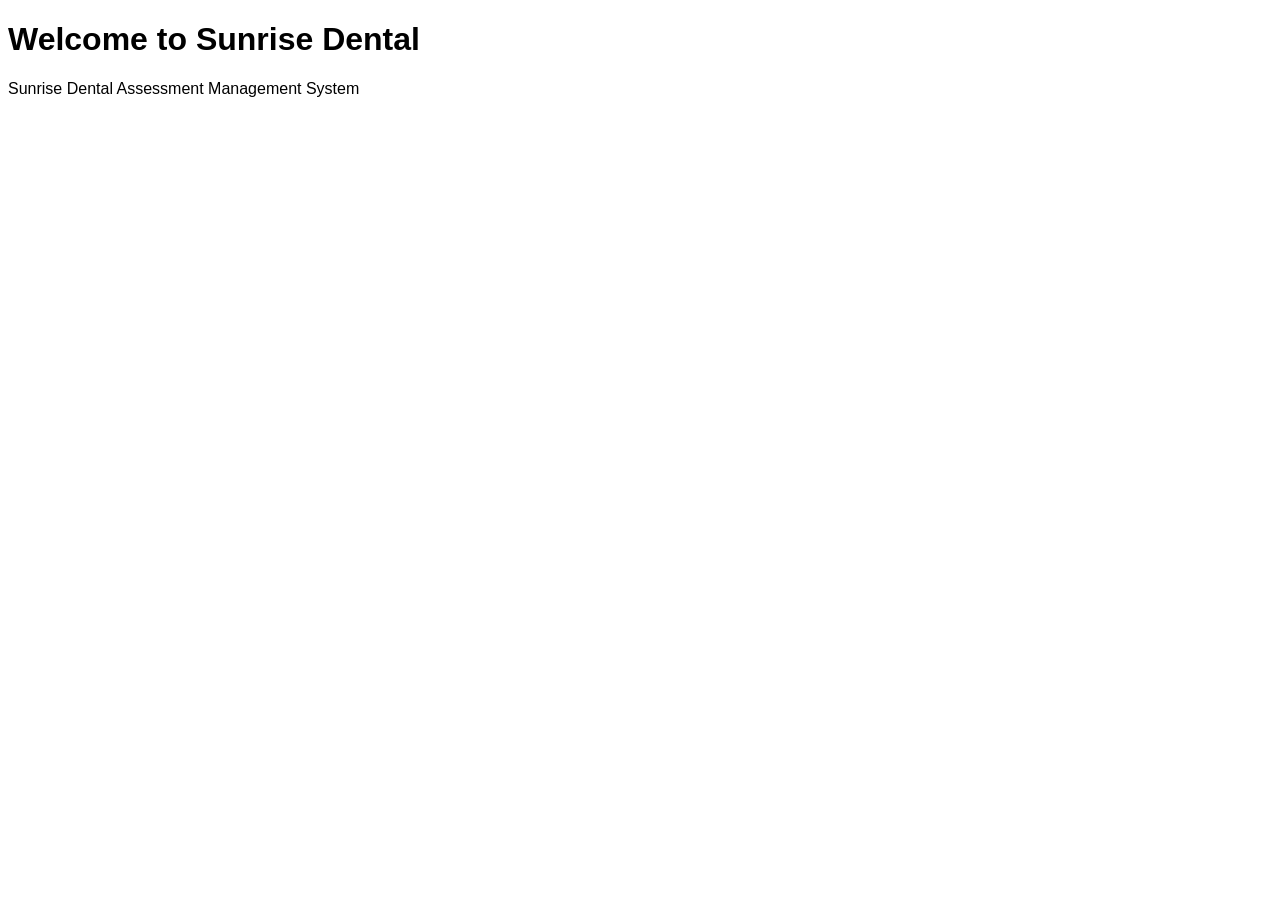
==== src/main/webapp/index.html @ 5fb4baba "Create Sunrise Dental application structure" ====
<!DOCTYPE html>
<html lang="en">
<head>
    <meta charset="UTF-8">
    <meta name="viewport" content="width=device-width, initial-scale=1.0">
    <title>Sunrise Dental</title>
    <link rel="stylesheet" href="css/style.css">
</head>
<script src="js/script.js"></script>
<body>

<h1>Welcome to Sunrise Dental</h1>

<p>Sunrise Dental Assessment Management System</p>

</body>
</html>
---- src/main/webapp/css/style.css ----
body {
    font-family: Arial, sans-serif;
}
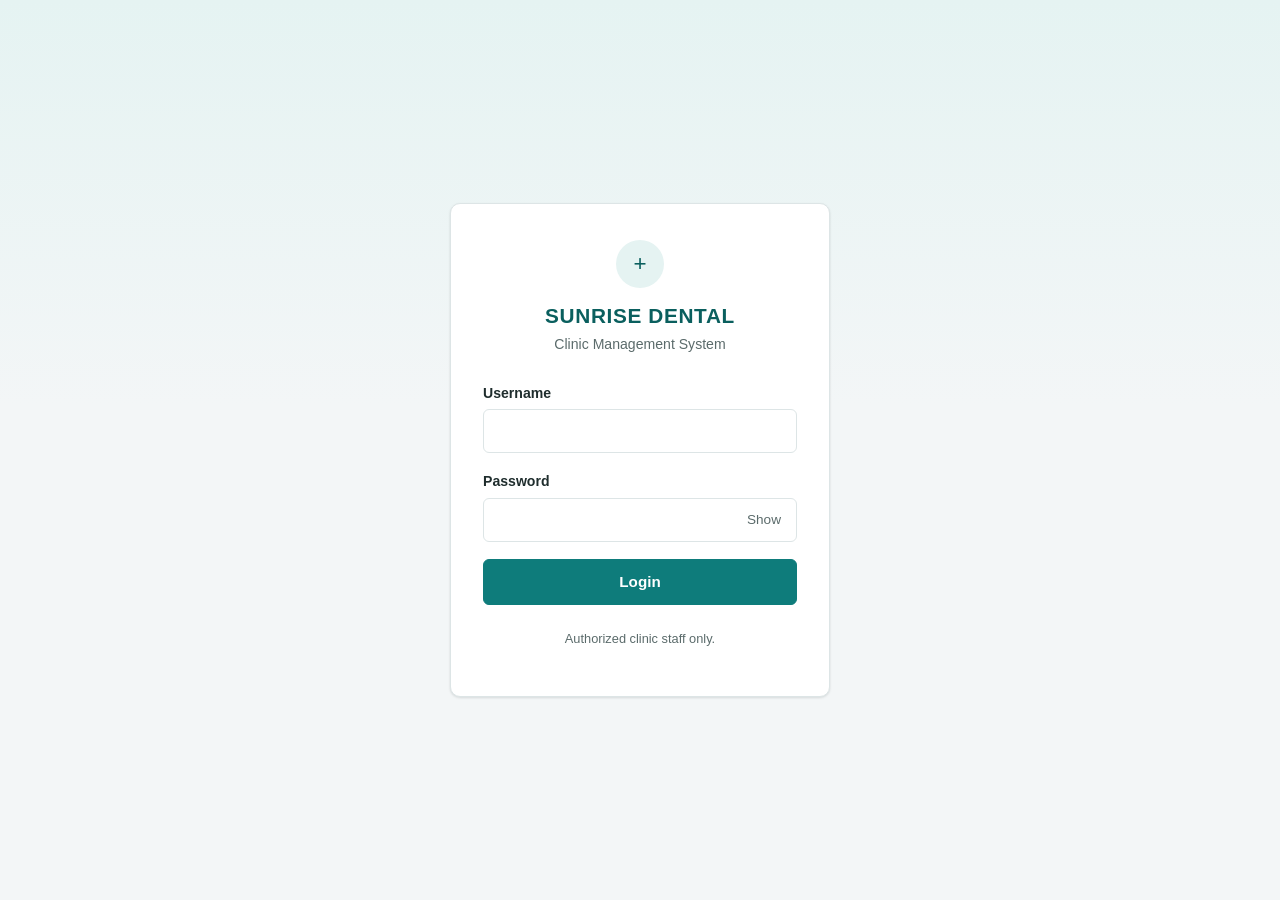
==== commit bc7858f4: "feature: Implemented Basic Frontend UI" ====
--- a/src/main/webapp/index.html
+++ b/src/main/webapp/index.html
@@ -3,15 +3,46 @@
 <head>
     <meta charset="UTF-8">
     <meta name="viewport" content="width=device-width, initial-scale=1.0">
-    <title>Sunrise Dental</title>
+    <title>Sunrise Dental - Login</title>
     <link rel="stylesheet" href="css/style.css">
+    <link rel="stylesheet" href="css/login.css">
 </head>
-<script src="js/script.js"></script>
 <body>
 
-<h1>Welcome to Sunrise Dental</h1>
+<div class="login-shell">
+    <div class="login-card">
+        <div class="login-brand">
+            <div class="brand-mark" aria-hidden="true">+</div>
+            <div class="brand-name">SUNRISE DENTAL</div>
+            <div class="brand-tagline">Clinic Management System</div>
+        </div>
 
-<p>Sunrise Dental Assessment Management System</p>
+        <div id="loginAlert" class="alert alert-error" role="alert"></div>
 
+        <form id="loginForm" novalidate>
+            <div class="form-group">
+                <label for="username">Username</label>
+                <input type="text" id="username" name="username" autocomplete="username" required>
+                <p class="field-error" id="usernameError">Username is required.</p>
+            </div>
+
+            <div class="form-group">
+                <label for="password">Password</label>
+                <div class="password-field">
+                    <input type="password" id="password" name="password" autocomplete="current-password" required>
+                    <button type="button" class="password-toggle" id="togglePassword" aria-label="Show password">Show</button>
+                </div>
+                <p class="field-error" id="passwordError">Password is required.</p>
+            </div>
+
+            <button type="submit" class="btn btn-primary btn-block" id="loginButton">Login</button>
+        </form>
+
+        <p class="login-footer-note">Authorized clinic staff only.</p>
+    </div>
+</div>
+
+<script src="js/api.js"></script>
+<script src="js/login.js"></script>
 </body>
-</html>+</html>
--- a/src/main/webapp/css/style.css
+++ b/src/main/webapp/css/style.css
@@ -1,3 +1,549 @@
+/* Sunrise Dental - shared design system */
+
+:root {
+    --color-bg: #f3f6f7;
+    --color-surface: #ffffff;
+    --color-border: #dde5e6;
+    --color-text: #1f2d2d;
+    --color-text-muted: #5b6b6b;
+    --color-primary: #0e7c7b;
+    --color-primary-dark: #0a5f5e;
+    --color-primary-light: #e5f3f2;
+    --color-danger: #b3261e;
+    --color-danger-bg: #fdecea;
+    --color-danger-border: #f3c6c2;
+    --color-success: #1e7d32;
+    --color-success-bg: #eaf6ec;
+    --color-success-border: #bfe3c6;
+    --color-info: #205072;
+    --color-info-bg: #e8f1f8;
+    --radius: 10px;
+    --radius-sm: 6px;
+    --shadow: 0 1px 3px rgba(15, 30, 30, 0.08), 0 1px 2px rgba(15, 30, 30, 0.05);
+    --font: -apple-system, BlinkMacSystemFont, "Segoe UI", Roboto, Helvetica, Arial, sans-serif;
+}
+
+* {
+    box-sizing: border-box;
+}
+
+html, body {
+    height: 100%;
+}
+
 body {
-    font-family: Arial, sans-serif;
-}+    margin: 0;
+    font-family: var(--font);
+    background: var(--color-bg);
+    color: var(--color-text);
+    line-height: 1.5;
+}
+
+a {
+    color: var(--color-primary);
+}
+
+h1, h2, h3, h4 {
+    margin: 0 0 0.25rem 0;
+    font-weight: 600;
+    color: var(--color-text);
+}
+
+p {
+    margin: 0 0 0.75rem 0;
+}
+
+/* ---------- Layout ---------- */
+
+.app-header {
+    background: var(--color-surface);
+    border-bottom: 1px solid var(--color-border);
+    padding: 0.9rem 1.5rem;
+    display: flex;
+    align-items: center;
+    justify-content: space-between;
+    position: sticky;
+    top: 0;
+    z-index: 10;
+}
+
+.app-header .brand {
+    display: flex;
+    align-items: baseline;
+    gap: 0.5rem;
+}
+
+.app-header .brand-name {
+    font-size: 1.15rem;
+    font-weight: 700;
+    color: var(--color-primary-dark);
+    letter-spacing: 0.02em;
+}
+
+.app-header .brand-tagline {
+    font-size: 0.8rem;
+    color: var(--color-text-muted);
+}
+
+.app-header .staff-info {
+    display: flex;
+    align-items: center;
+    gap: 1rem;
+    font-size: 0.9rem;
+    color: var(--color-text-muted);
+}
+
+.app-header .staff-info strong {
+    color: var(--color-text);
+}
+
+.page-container {
+    max-width: 960px;
+    margin: 0 auto;
+    padding: 2rem 1.5rem 3rem;
+}
+
+.page-container.narrow {
+    max-width: 640px;
+}
+
+.page-header {
+    margin-bottom: 1.5rem;
+}
+
+.page-header .back-link {
+    display: inline-block;
+    margin-bottom: 0.75rem;
+    font-size: 0.9rem;
+    text-decoration: none;
+    color: var(--color-text-muted);
+}
+
+.page-header .back-link:hover {
+    color: var(--color-primary);
+}
+
+/* ---------- Cards ---------- */
+
+.card {
+    background: var(--color-surface);
+    border: 1px solid var(--color-border);
+    border-radius: var(--radius);
+    box-shadow: var(--shadow);
+    padding: 1.5rem;
+}
+
+.card + .card {
+    margin-top: 1.25rem;
+}
+
+.section-title {
+    font-size: 0.95rem;
+    font-weight: 700;
+    text-transform: uppercase;
+    letter-spacing: 0.04em;
+    color: var(--color-text-muted);
+    margin: 0 0 1rem 0;
+    padding-bottom: 0.5rem;
+    border-bottom: 1px solid var(--color-border);
+}
+
+/* ---------- Buttons ---------- */
+
+.btn {
+    display: inline-flex;
+    align-items: center;
+    justify-content: center;
+    gap: 0.4rem;
+    font: inherit;
+    font-weight: 600;
+    font-size: 0.95rem;
+    padding: 0.65rem 1.25rem;
+    border-radius: var(--radius-sm);
+    border: 1px solid transparent;
+    cursor: pointer;
+    transition: background-color 0.15s ease, border-color 0.15s ease;
+}
+
+.btn:focus-visible {
+    outline: 3px solid #9cd2cf;
+    outline-offset: 1px;
+}
+
+.btn:disabled {
+    cursor: not-allowed;
+    opacity: 0.6;
+}
+
+.btn-primary {
+    background: var(--color-primary);
+    border-color: var(--color-primary);
+    color: #fff;
+}
+
+.btn-primary:hover:not(:disabled) {
+    background: var(--color-primary-dark);
+    border-color: var(--color-primary-dark);
+}
+
+.btn-secondary {
+    background: var(--color-surface);
+    border-color: var(--color-border);
+    color: var(--color-text);
+}
+
+.btn-secondary:hover:not(:disabled) {
+    background: #eef2f2;
+}
+
+.btn-danger {
+    background: var(--color-surface);
+    border-color: var(--color-danger-border);
+    color: var(--color-danger);
+}
+
+.btn-danger:hover:not(:disabled) {
+    background: var(--color-danger-bg);
+}
+
+.btn-block {
+    width: 100%;
+}
+
+.btn-row {
+    display: flex;
+    gap: 0.75rem;
+    justify-content: flex-end;
+    margin-top: 1.5rem;
+}
+
+/* ---------- Forms ---------- */
+
+.form-group {
+    margin-bottom: 1.1rem;
+}
+
+.form-row {
+    display: grid;
+    grid-template-columns: 1fr 1fr;
+    gap: 1rem;
+}
+
+label {
+    display: block;
+    font-size: 0.88rem;
+    font-weight: 600;
+    margin-bottom: 0.35rem;
+    color: var(--color-text);
+}
+
+label .optional {
+    font-weight: 400;
+    color: var(--color-text-muted);
+}
+
+input[type="text"],
+input[type="tel"],
+input[type="password"],
+input[type="date"],
+input[type="time"],
+select {
+    width: 100%;
+    font: inherit;
+    font-size: 0.95rem;
+    padding: 0.6rem 0.75rem;
+    border: 1px solid var(--color-border);
+    border-radius: var(--radius-sm);
+    background: var(--color-surface);
+    color: var(--color-text);
+}
+
+input:focus-visible,
+select:focus-visible {
+    outline: none;
+    border-color: var(--color-primary);
+    box-shadow: 0 0 0 3px var(--color-primary-light);
+}
+
+input[aria-invalid="true"],
+select[aria-invalid="true"] {
+    border-color: var(--color-danger);
+}
+
+.field-error {
+    display: none;
+    margin-top: 0.35rem;
+    font-size: 0.85rem;
+    color: var(--color-danger);
+}
+
+.field-error.visible {
+    display: block;
+}
+
+.password-field {
+    position: relative;
+}
+
+.password-field input {
+    padding-right: 2.75rem;
+}
+
+.password-toggle {
+    position: absolute;
+    right: 0.5rem;
+    top: 50%;
+    transform: translateY(-50%);
+    background: none;
+    border: none;
+    cursor: pointer;
+    font-size: 0.85rem;
+    color: var(--color-text-muted);
+    padding: 0.35rem 0.5rem;
+}
+
+.password-toggle:hover {
+    color: var(--color-primary);
+}
+
+/* ---------- Notifications / alerts ---------- */
+
+.alert {
+    display: none;
+    align-items: flex-start;
+    gap: 0.5rem;
+    border-radius: var(--radius-sm);
+    padding: 0.75rem 1rem;
+    font-size: 0.92rem;
+    margin-bottom: 1rem;
+    border: 1px solid transparent;
+}
+
+.alert.visible {
+    display: flex;
+}
+
+.alert-error {
+    background: var(--color-danger-bg);
+    border-color: var(--color-danger-border);
+    color: var(--color-danger);
+}
+
+.alert-success {
+    background: var(--color-success-bg);
+    border-color: var(--color-success-border);
+    color: var(--color-success);
+}
+
+.alert-info {
+    background: var(--color-info-bg);
+    border-color: #bcd7e8;
+    color: var(--color-info);
+}
+
+/* ---------- Status badges ---------- */
+
+.badge {
+    display: inline-block;
+    padding: 0.2rem 0.6rem;
+    border-radius: 999px;
+    font-size: 0.78rem;
+    font-weight: 700;
+    text-transform: uppercase;
+    letter-spacing: 0.03em;
+}
+
+.badge-scheduled {
+    background: var(--color-info-bg);
+    color: var(--color-info);
+}
+
+.badge-completed {
+    background: var(--color-success-bg);
+    color: var(--color-success);
+}
+
+.badge-cancelled {
+    background: var(--color-danger-bg);
+    color: var(--color-danger);
+}
+
+/* ---------- Dashboard menu ---------- */
+
+.menu-grid {
+    display: grid;
+    grid-template-columns: repeat(2, 1fr);
+    gap: 1rem;
+    margin-top: 1.5rem;
+}
+
+.menu-card {
+    display: flex;
+    flex-direction: column;
+    align-items: flex-start;
+    gap: 0.4rem;
+    background: var(--color-surface);
+    border: 1px solid var(--color-border);
+    border-radius: var(--radius);
+    box-shadow: var(--shadow);
+    padding: 1.5rem;
+    text-decoration: none;
+    color: var(--color-text);
+    transition: border-color 0.15s ease, transform 0.1s ease;
+}
+
+.menu-card:hover {
+    border-color: var(--color-primary);
+}
+
+.menu-card:focus-visible {
+    outline: 3px solid #9cd2cf;
+    outline-offset: 2px;
+}
+
+.menu-card .menu-icon {
+    font-size: 1.6rem;
+}
+
+.menu-card .menu-title {
+    font-weight: 700;
+    font-size: 1.05rem;
+}
+
+.menu-card .menu-desc {
+    font-size: 0.85rem;
+    color: var(--color-text-muted);
+}
+
+/* ---------- Key/value display blocks ---------- */
+
+.detail-grid {
+    display: grid;
+    grid-template-columns: 1fr 1fr;
+    gap: 1rem 2rem;
+}
+
+.detail-item .detail-label {
+    font-size: 0.78rem;
+    text-transform: uppercase;
+    letter-spacing: 0.03em;
+    color: var(--color-text-muted);
+    margin-bottom: 0.2rem;
+}
+
+.detail-item .detail-value {
+    font-size: 1rem;
+    font-weight: 600;
+}
+
+/* ---------- Empty / loading states ---------- */
+
+.empty-state {
+    text-align: center;
+    padding: 2rem 1rem;
+    color: var(--color-text-muted);
+}
+
+.loading-inline {
+    display: inline-flex;
+    align-items: center;
+    gap: 0.5rem;
+    color: var(--color-text-muted);
+    font-size: 0.9rem;
+}
+
+.spinner {
+    width: 1rem;
+    height: 1rem;
+    border: 2px solid var(--color-border);
+    border-top-color: var(--color-primary);
+    border-radius: 50%;
+    animation: spin 0.7s linear infinite;
+}
+
+@keyframes spin {
+    to { transform: rotate(360deg); }
+}
+
+/* ---------- Bill / receipt ---------- */
+
+.receipt {
+    border: 1px dashed var(--color-border);
+    border-radius: var(--radius);
+    padding: 1.5rem;
+    margin-top: 1.25rem;
+}
+
+.receipt-header {
+    text-align: center;
+    margin-bottom: 1.25rem;
+}
+
+.receipt-header .clinic-name {
+    font-size: 1.2rem;
+    font-weight: 700;
+    color: var(--color-primary-dark);
+}
+
+.receipt-line {
+    display: flex;
+    justify-content: space-between;
+    padding: 0.35rem 0;
+    font-size: 0.95rem;
+}
+
+.receipt-divider {
+    border: none;
+    border-top: 1px solid var(--color-border);
+    margin: 0.75rem 0;
+}
+
+.receipt-total {
+    display: flex;
+    justify-content: space-between;
+    font-size: 1.15rem;
+    font-weight: 700;
+    color: var(--color-primary-dark);
+    padding-top: 0.5rem;
+}
+
+.receipt-footer {
+    text-align: center;
+    margin-top: 1.25rem;
+    font-size: 0.85rem;
+    color: var(--color-text-muted);
+}
+
+/* ---------- Help page ---------- */
+
+.help-section {
+    margin-bottom: 1.75rem;
+}
+
+.help-section h3 {
+    color: var(--color-primary-dark);
+}
+
+.help-section ol {
+    padding-left: 1.25rem;
+}
+
+.help-section li {
+    margin-bottom: 0.3rem;
+}
+
+/* ---------- Responsive ---------- */
+
+@media (max-width: 720px) {
+    .menu-grid,
+    .form-row,
+    .detail-grid {
+        grid-template-columns: 1fr;
+    }
+
+    .app-header {
+        flex-direction: column;
+        align-items: flex-start;
+        gap: 0.5rem;
+    }
+}
--- a/src/main/webapp/css/login.css
+++ b/src/main/webapp/css/login.css
@@ -0,0 +1,58 @@
+/* Sunrise Dental - login page layout (uses tokens from style.css) */
+
+.login-shell {
+    min-height: 100vh;
+    display: flex;
+    align-items: center;
+    justify-content: center;
+    padding: 1.5rem;
+    background: linear-gradient(180deg, var(--color-primary-light) 0%, var(--color-bg) 45%);
+}
+
+.login-card {
+    width: 100%;
+    max-width: 380px;
+    background: var(--color-surface);
+    border: 1px solid var(--color-border);
+    border-radius: var(--radius);
+    box-shadow: var(--shadow);
+    padding: 2.25rem 2rem;
+}
+
+.login-brand {
+    text-align: center;
+    margin-bottom: 1.75rem;
+}
+
+.login-brand .brand-mark {
+    display: inline-flex;
+    align-items: center;
+    justify-content: center;
+    width: 48px;
+    height: 48px;
+    border-radius: 50%;
+    background: var(--color-primary-light);
+    color: var(--color-primary-dark);
+    font-size: 1.4rem;
+    margin-bottom: 0.75rem;
+}
+
+.login-brand .brand-name {
+    font-size: 1.3rem;
+    font-weight: 700;
+    letter-spacing: 0.03em;
+    color: var(--color-primary-dark);
+}
+
+.login-brand .brand-tagline {
+    font-size: 0.88rem;
+    color: var(--color-text-muted);
+    margin-top: 0.15rem;
+}
+
+.login-footer-note {
+    text-align: center;
+    margin-top: 1.5rem;
+    font-size: 0.8rem;
+    color: var(--color-text-muted);
+}
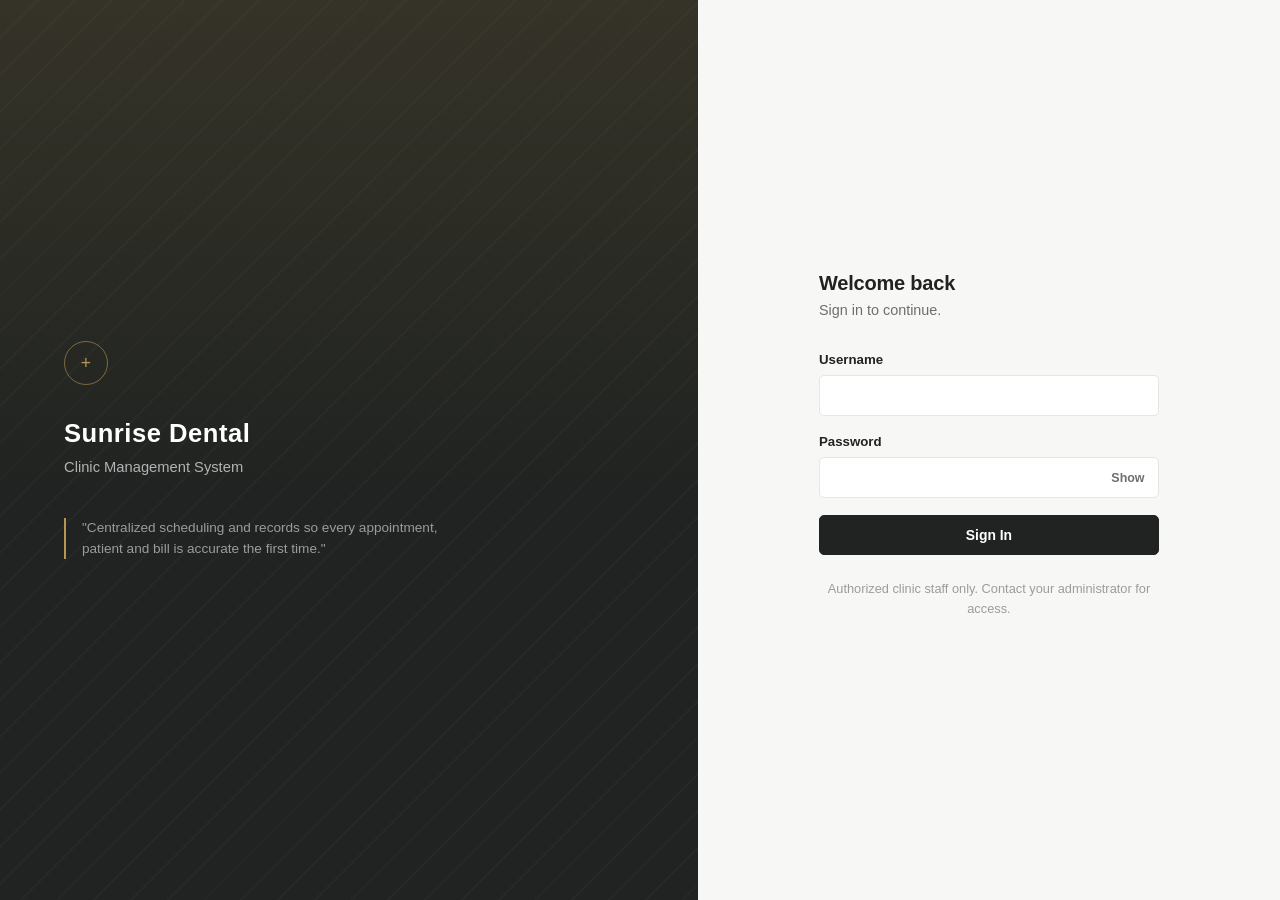
==== commit 21cccaf4: "Implement frontend changes-Organized role based ui" ====
--- a/src/main/webapp/index.html
+++ b/src/main/webapp/index.html
@@ -3,42 +3,53 @@
 <head>
     <meta charset="UTF-8">
     <meta name="viewport" content="width=device-width, initial-scale=1.0">
-    <title>Sunrise Dental - Login</title>
+    <title>Sunrise Dental - Sign In</title>
     <link rel="stylesheet" href="css/style.css">
     <link rel="stylesheet" href="css/login.css">
 </head>
 <body>
 
 <div class="login-shell">
-    <div class="login-card">
-        <div class="login-brand">
-            <div class="brand-mark" aria-hidden="true">+</div>
-            <div class="brand-name">SUNRISE DENTAL</div>
-            <div class="brand-tagline">Clinic Management System</div>
+    <div class="login-visual" aria-hidden="true">
+        <div class="visual-content">
+            <div class="visual-mark">+</div>
+            <h1>Sunrise Dental</h1>
+            <div class="visual-tagline">Clinic Management System</div>
+            <div class="visual-quote">
+                "Centralized scheduling and records so every appointment,
+                patient and bill is accurate the first time."
+            </div>
         </div>
+    </div>
 
-        <div id="loginAlert" class="alert alert-error" role="alert"></div>
+    <div class="login-form-side">
+        <div class="login-card">
+            <h2>Welcome back</h2>
+            <p class="login-subtitle">Sign in to continue.</p>
 
-        <form id="loginForm" novalidate>
-            <div class="form-group">
-                <label for="username">Username</label>
-                <input type="text" id="username" name="username" autocomplete="username" required>
-                <p class="field-error" id="usernameError">Username is required.</p>
-            </div>
+            <div id="loginAlert" class="alert alert-error" role="alert"></div>
 
-            <div class="form-group">
-                <label for="password">Password</label>
-                <div class="password-field">
-                    <input type="password" id="password" name="password" autocomplete="current-password" required>
-                    <button type="button" class="password-toggle" id="togglePassword" aria-label="Show password">Show</button>
+            <form id="loginForm" novalidate>
+                <div class="form-group">
+                    <label for="username">Username</label>
+                    <input type="text" id="username" name="username" autocomplete="username" required>
+                    <p class="field-error" id="usernameError">Username is required.</p>
                 </div>
-                <p class="field-error" id="passwordError">Password is required.</p>
-            </div>
 
-            <button type="submit" class="btn btn-primary btn-block" id="loginButton">Login</button>
-        </form>
+                <div class="form-group">
+                    <label for="password">Password</label>
+                    <div class="password-field">
+                        <input type="password" id="password" name="password" autocomplete="current-password" required>
+                        <button type="button" class="password-toggle" id="togglePassword" aria-label="Show password">Show</button>
+                    </div>
+                    <p class="field-error" id="passwordError">Password is required.</p>
+                </div>
 
-        <p class="login-footer-note">Authorized clinic staff only.</p>
+                <button type="submit" class="btn btn-primary btn-block" id="loginButton">Sign In</button>
+            </form>
+
+            <p class="login-footer-note">Authorized clinic staff only. Contact your administrator for access.</p>
+        </div>
     </div>
 </div>
 
--- a/src/main/webapp/css/style.css
+++ b/src/main/webapp/css/style.css
@@ -1,26 +1,44 @@
-/* Sunrise Dental - shared design system */
+/* Sunrise Dental - premium clinic design system */
 
 :root {
-    --color-bg: #f3f6f7;
-    --color-surface: #ffffff;
-    --color-border: #dde5e6;
-    --color-text: #1f2d2d;
-    --color-text-muted: #5b6b6b;
-    --color-primary: #0e7c7b;
-    --color-primary-dark: #0a5f5e;
-    --color-primary-light: #e5f3f2;
-    --color-danger: #b3261e;
-    --color-danger-bg: #fdecea;
-    --color-danger-border: #f3c6c2;
-    --color-success: #1e7d32;
-    --color-success-bg: #eaf6ec;
-    --color-success-border: #bfe3c6;
-    --color-info: #205072;
-    --color-info-bg: #e8f1f8;
-    --radius: 10px;
-    --radius-sm: 6px;
-    --shadow: 0 1px 3px rgba(15, 30, 30, 0.08), 0 1px 2px rgba(15, 30, 30, 0.05);
-    --font: -apple-system, BlinkMacSystemFont, "Segoe UI", Roboto, Helvetica, Arial, sans-serif;
+    --color-bg: #F7F7F5;
+    --color-surface: #FFFFFF;
+    --color-surface-sunken: #F1F1EE;
+    --color-border: #E6E7E4;
+    --color-text: #202321;
+    --color-text-muted: #6B706D;
+    --color-text-faint: #9A9E9B;
+    --color-accent: #B89552;
+    --color-accent-dark: #8F7440;
+    --color-accent-tint: #F5EFE2;
+    --color-danger: #A6403A;
+    --color-danger-bg: #FBEEED;
+    --color-danger-border: #E9CBC8;
+    --color-success: #3E6B4F;
+    --color-success-bg: #EBF3EE;
+    --color-success-border: #C9DECF;
+    --color-info: #3D5A73;
+    --color-info-bg: #EBF1F5;
+    --color-info-border: #C9D8E3;
+
+    --radius: 8px;
+    --radius-sm: 5px;
+    --shadow-sm: 0 1px 2px rgba(32, 35, 33, 0.06);
+    --shadow-md: 0 2px 8px rgba(32, 35, 33, 0.08);
+
+    --font: "Segoe UI", -apple-system, BlinkMacSystemFont, Roboto, Helvetica, Arial, sans-serif;
+
+    --sidebar-width: 232px;
+    --topbar-height: 60px;
+
+    /*
+     * z-index scale (lowest to highest) - do not introduce ad-hoc values:
+     *   base page content        auto (0)
+     *   sidebar / topbar chrome  10
+     *   dropdowns (profile menu) 20
+     *   modal overlay + modal    100
+     *   toast notifications      1000
+     */
 }
 
 * {
@@ -37,118 +55,363 @@
     background: var(--color-bg);
     color: var(--color-text);
     line-height: 1.5;
+    font-size: 14px;
+    -webkit-font-smoothing: antialiased;
 }
 
 a {
-    color: var(--color-primary);
+    color: var(--color-accent-dark);
 }
 
 h1, h2, h3, h4 {
     margin: 0 0 0.25rem 0;
     font-weight: 600;
     color: var(--color-text);
-}
+    letter-spacing: -0.01em;
+    line-height: 1.3;
+}
+
+/* Explicit hierarchy - never rely on the browser's default heading sizes. */
+h1 { font-size: 1.5rem; }   /* ~24px: page title */
+h2 { font-size: 1.15rem; }  /* ~18px: section/modal title */
+h3 { font-size: 1rem; }     /* ~16px: sub-heading */
+h4 { font-size: 0.9rem; }   /* ~14px: minor heading */
 
 p {
     margin: 0 0 0.75rem 0;
 }
 
-/* ---------- Layout ---------- */
-
-.app-header {
+button {
+    font-family: inherit;
+}
+
+::selection {
+    background: var(--color-accent-tint);
+}
+
+/* ===================== Application shell ===================== */
+
+.app-shell {
+    display: flex;
+    min-height: 100vh;
+}
+
+.sidebar {
+    width: var(--sidebar-width);
+    flex-shrink: 0;
+    background: var(--color-surface);
+    border-right: 1px solid var(--color-border);
+    display: flex;
+    flex-direction: column;
+    position: sticky;
+    top: 0;
+    height: 100vh;
+    z-index: 10;
+}
+
+.sidebar-brand {
+    padding: 1.25rem 1.25rem 1rem;
+    border-bottom: 1px solid var(--color-border);
+}
+
+.sidebar-brand .brand-name {
+    font-size: 1rem;
+    font-weight: 700;
+    letter-spacing: 0.06em;
+    color: var(--color-text);
+}
+
+.sidebar-brand .brand-tagline {
+    font-size: 0.74rem;
+    color: var(--color-text-muted);
+    margin-top: 0.15rem;
+    letter-spacing: 0.02em;
+}
+
+.sidebar-nav {
+    flex: 1;
+    padding: 0.75rem 0.6rem;
+    overflow-y: auto;
+}
+
+.sidebar-nav a {
+    display: flex;
+    align-items: center;
+    gap: 0.6rem;
+    padding: 0.55rem 0.75rem;
+    margin-bottom: 0.1rem;
+    border-radius: var(--radius-sm);
+    color: var(--color-text-muted);
+    text-decoration: none;
+    font-size: 0.88rem;
+    font-weight: 500;
+    border-left: 2px solid transparent;
+}
+
+.sidebar-nav a:hover {
+    background: var(--color-surface-sunken);
+    color: var(--color-text);
+}
+
+.sidebar-nav a.active {
+    background: var(--color-accent-tint);
+    color: var(--color-accent-dark);
+    border-left-color: var(--color-accent);
+    font-weight: 600;
+}
+
+.sidebar-nav .nav-icon {
+    width: 1.1rem;
+    text-align: center;
+    font-size: 0.95rem;
+    flex-shrink: 0;
+}
+
+.sidebar-footer {
+    padding: 0.75rem;
+    border-top: 1px solid var(--color-border);
+}
+
+.sidebar-footer button {
+    width: 100%;
+}
+
+.topbar {
+    height: var(--topbar-height);
     background: var(--color-surface);
     border-bottom: 1px solid var(--color-border);
-    padding: 0.9rem 1.5rem;
     display: flex;
     align-items: center;
     justify-content: space-between;
+    padding: 0 1.5rem;
     position: sticky;
     top: 0;
     z-index: 10;
 }
 
-.app-header .brand {
-    display: flex;
-    align-items: baseline;
-    gap: 0.5rem;
-}
-
-.app-header .brand-name {
-    font-size: 1.15rem;
+.topbar-search {
+    flex: 1;
+    max-width: 360px;
+}
+
+.topbar-search input {
+    width: 100%;
+    border: 1px solid var(--color-border);
+    background: var(--color-surface-sunken);
+    border-radius: var(--radius-sm);
+    padding: 0.45rem 0.75rem;
+    font-size: 0.85rem;
+    color: var(--color-text);
+}
+
+.topbar-search input::placeholder {
+    color: var(--color-text-faint);
+}
+
+.topbar-user {
+    display: flex;
+    align-items: center;
+    gap: 0.75rem;
+    position: relative;
+}
+
+.topbar-user-info {
+    text-align: right;
+    line-height: 1.25;
+}
+
+.topbar-user-info .user-name {
+    font-size: 0.85rem;
+    font-weight: 600;
+    color: var(--color-text);
+}
+
+.topbar-user-info .user-role {
+    font-size: 0.74rem;
+    color: var(--color-text-muted);
+}
+
+.topbar-avatar {
+    width: 34px;
+    height: 34px;
+    border-radius: 50%;
+    background: var(--color-accent-tint);
+    color: var(--color-accent-dark);
+    display: flex;
+    align-items: center;
+    justify-content: center;
     font-weight: 700;
-    color: var(--color-primary-dark);
-    letter-spacing: 0.02em;
-}
-
-.app-header .brand-tagline {
-    font-size: 0.8rem;
-    color: var(--color-text-muted);
-}
-
-.app-header .staff-info {
-    display: flex;
-    align-items: center;
+    font-size: 0.85rem;
+    cursor: pointer;
+    border: 1px solid var(--color-border);
+}
+
+.profile-menu {
+    position: absolute;
+    top: calc(100% + 8px);
+    right: 0;
+    background: var(--color-surface);
+    border: 1px solid var(--color-border);
+    border-radius: var(--radius);
+    box-shadow: var(--shadow-md);
+    min-width: 170px;
+    padding: 0.4rem;
+    display: none;
+    z-index: 20;
+}
+
+.profile-menu.open {
+    display: block;
+}
+
+.profile-menu-identity {
+    padding: 0.5rem 0.6rem 0.6rem;
+}
+
+.profile-menu-identity .user-name {
+    font-size: 0.88rem;
+}
+
+.profile-menu-divider {
+    height: 1px;
+    background: var(--color-border);
+    margin: 0.3rem 0;
+}
+
+.profile-menu a,
+.profile-menu button {
+    display: block;
+    width: 100%;
+    text-align: left;
+    padding: 0.5rem 0.6rem;
+    border-radius: var(--radius-sm);
+    border: none;
+    background: none;
+    font-size: 0.85rem;
+    color: var(--color-text);
+    text-decoration: none;
+    cursor: pointer;
+}
+
+.profile-menu a:hover,
+.profile-menu button:hover {
+    background: var(--color-surface-sunken);
+}
+
+.app-main {
+    flex: 1;
+    min-width: 0;
+}
+
+.page-content {
+    padding: 1.75rem 2rem 3rem;
+    max-width: 1180px;
+}
+
+.page-content.narrow {
+    max-width: 620px;
+}
+
+/* ===================== Page header ===================== */
+
+.page-header {
+    display: flex;
+    align-items: flex-start;
+    justify-content: space-between;
+    margin-bottom: 1.5rem;
     gap: 1rem;
-    font-size: 0.9rem;
-    color: var(--color-text-muted);
-}
-
-.app-header .staff-info strong {
-    color: var(--color-text);
-}
-
-.page-container {
-    max-width: 960px;
-    margin: 0 auto;
-    padding: 2rem 1.5rem 3rem;
-}
-
-.page-container.narrow {
-    max-width: 640px;
-}
-
-.page-header {
-    margin-bottom: 1.5rem;
 }
 
 .page-header .back-link {
     display: inline-block;
-    margin-bottom: 0.75rem;
+    margin-bottom: 0.6rem;
+    font-size: 0.85rem;
+    text-decoration: none;
+    color: var(--color-text-muted);
+}
+
+.page-header .back-link:hover {
+    color: var(--color-accent-dark);
+}
+
+.page-header .page-subtitle {
+    color: var(--color-text-muted);
     font-size: 0.9rem;
-    text-decoration: none;
-    color: var(--color-text-muted);
-}
-
-.page-header .back-link:hover {
-    color: var(--color-primary);
-}
-
-/* ---------- Cards ---------- */
+    margin: 0;
+}
+
+.page-header-actions {
+    display: flex;
+    gap: 0.6rem;
+    flex-shrink: 0;
+}
+
+.section-title {
+    font-size: 0.82rem;
+    font-weight: 700;
+    text-transform: uppercase;
+    letter-spacing: 0.05em;
+    color: var(--color-text-muted);
+    margin: 0 0 1rem 0;
+    padding-bottom: 0.6rem;
+    border-bottom: 1px solid var(--color-border);
+}
+
+/* ===================== Cards ===================== */
 
 .card {
     background: var(--color-surface);
     border: 1px solid var(--color-border);
     border-radius: var(--radius);
-    box-shadow: var(--shadow);
-    padding: 1.5rem;
+    box-shadow: var(--shadow-sm);
+    padding: 1.4rem;
 }
 
 .card + .card {
-    margin-top: 1.25rem;
-}
-
-.section-title {
-    font-size: 0.95rem;
-    font-weight: 700;
+    margin-top: 1rem;
+}
+
+.card-row {
+    display: grid;
+    grid-template-columns: repeat(auto-fit, minmax(180px, 1fr));
+    gap: 1rem;
+}
+
+/* Stat / KPI cards */
+
+.stat-card {
+    background: var(--color-surface);
+    border: 1px solid var(--color-border);
+    border-radius: var(--radius);
+    padding: 1.1rem 1.25rem;
+}
+
+.stat-card .stat-label {
+    font-size: 0.76rem;
     text-transform: uppercase;
     letter-spacing: 0.04em;
     color: var(--color-text-muted);
-    margin: 0 0 1rem 0;
-    padding-bottom: 0.5rem;
-    border-bottom: 1px solid var(--color-border);
-}
-
-/* ---------- Buttons ---------- */
+    margin-bottom: 0.4rem;
+}
+
+.stat-card .stat-value {
+    font-size: 1.7rem;
+    font-weight: 700;
+    color: var(--color-text);
+    letter-spacing: -0.01em;
+}
+
+.stat-card .stat-value.accent {
+    color: var(--color-accent-dark);
+}
+
+.stat-card .stat-meta {
+    font-size: 0.78rem;
+    color: var(--color-text-faint);
+    margin-top: 0.25rem;
+}
+
+/* ===================== Buttons ===================== */
 
 .btn {
     display: inline-flex;
@@ -157,33 +420,45 @@
     gap: 0.4rem;
     font: inherit;
     font-weight: 600;
-    font-size: 0.95rem;
-    padding: 0.65rem 1.25rem;
+    font-size: 0.87rem;
+    padding: 0.55rem 1.1rem;
     border-radius: var(--radius-sm);
     border: 1px solid transparent;
     cursor: pointer;
-    transition: background-color 0.15s ease, border-color 0.15s ease;
+    transition: background-color 0.12s ease, border-color 0.12s ease, color 0.12s ease;
+    white-space: nowrap;
 }
 
 .btn:focus-visible {
-    outline: 3px solid #9cd2cf;
-    outline-offset: 1px;
+    outline: 2px solid var(--color-accent);
+    outline-offset: 2px;
 }
 
 .btn:disabled {
     cursor: not-allowed;
-    opacity: 0.6;
+    opacity: 0.55;
 }
 
 .btn-primary {
-    background: var(--color-primary);
-    border-color: var(--color-primary);
+    background: var(--color-text);
+    border-color: var(--color-text);
     color: #fff;
 }
 
 .btn-primary:hover:not(:disabled) {
-    background: var(--color-primary-dark);
-    border-color: var(--color-primary-dark);
+    background: #34372F;
+    border-color: #34372F;
+}
+
+.btn-accent {
+    background: var(--color-accent);
+    border-color: var(--color-accent);
+    color: #fff;
+}
+
+.btn-accent:hover:not(:disabled) {
+    background: var(--color-accent-dark);
+    border-color: var(--color-accent-dark);
 }
 
 .btn-secondary {
@@ -193,7 +468,7 @@
 }
 
 .btn-secondary:hover:not(:disabled) {
-    background: #eef2f2;
+    background: var(--color-surface-sunken);
 }
 
 .btn-danger {
@@ -206,21 +481,40 @@
     background: var(--color-danger-bg);
 }
 
+.btn-sm {
+    padding: 0.35rem 0.7rem;
+    font-size: 0.8rem;
+}
+
 .btn-block {
     width: 100%;
 }
 
 .btn-row {
     display: flex;
-    gap: 0.75rem;
+    gap: 0.6rem;
     justify-content: flex-end;
-    margin-top: 1.5rem;
-}
-
-/* ---------- Forms ---------- */
+    margin-top: 1.4rem;
+}
+
+.btn-link {
+    background: none;
+    border: none;
+    color: var(--color-accent-dark);
+    font-weight: 600;
+    font-size: 0.85rem;
+    cursor: pointer;
+    padding: 0;
+}
+
+.btn-link:hover {
+    text-decoration: underline;
+}
+
+/* ===================== Forms ===================== */
 
 .form-group {
-    margin-bottom: 1.1rem;
+    margin-bottom: 1.05rem;
 }
 
 .form-row {
@@ -231,15 +525,15 @@
 
 label {
     display: block;
-    font-size: 0.88rem;
-    font-weight: 600;
-    margin-bottom: 0.35rem;
+    font-size: 0.83rem;
+    font-weight: 600;
+    margin-bottom: 0.32rem;
     color: var(--color-text);
 }
 
 label .optional {
     font-weight: 400;
-    color: var(--color-text-muted);
+    color: var(--color-text-faint);
 }
 
 input[type="text"],
@@ -247,11 +541,13 @@
 input[type="password"],
 input[type="date"],
 input[type="time"],
-select {
+input[type="search"],
+select,
+textarea {
     width: 100%;
     font: inherit;
-    font-size: 0.95rem;
-    padding: 0.6rem 0.75rem;
+    font-size: 0.88rem;
+    padding: 0.55rem 0.7rem;
     border: 1px solid var(--color-border);
     border-radius: var(--radius-sm);
     background: var(--color-surface);
@@ -259,10 +555,11 @@
 }
 
 input:focus-visible,
-select:focus-visible {
+select:focus-visible,
+textarea:focus-visible {
     outline: none;
-    border-color: var(--color-primary);
-    box-shadow: 0 0 0 3px var(--color-primary-light);
+    border-color: var(--color-accent);
+    box-shadow: 0 0 0 3px var(--color-accent-tint);
 }
 
 input[aria-invalid="true"],
@@ -272,8 +569,8 @@
 
 .field-error {
     display: none;
-    margin-top: 0.35rem;
-    font-size: 0.85rem;
+    margin-top: 0.32rem;
+    font-size: 0.8rem;
     color: var(--color-danger);
 }
 
@@ -281,12 +578,18 @@
     display: block;
 }
 
+.field-hint {
+    font-size: 0.78rem;
+    color: var(--color-text-faint);
+    margin-top: 0.3rem;
+}
+
 .password-field {
     position: relative;
 }
 
 .password-field input {
-    padding-right: 2.75rem;
+    padding-right: 2.7rem;
 }
 
 .password-toggle {
@@ -297,24 +600,25 @@
     background: none;
     border: none;
     cursor: pointer;
-    font-size: 0.85rem;
-    color: var(--color-text-muted);
-    padding: 0.35rem 0.5rem;
+    font-size: 0.78rem;
+    font-weight: 600;
+    color: var(--color-text-muted);
+    padding: 0.3rem 0.4rem;
 }
 
 .password-toggle:hover {
-    color: var(--color-primary);
-}
-
-/* ---------- Notifications / alerts ---------- */
+    color: var(--color-accent-dark);
+}
+
+/* ===================== Alerts / notifications ===================== */
 
 .alert {
     display: none;
     align-items: flex-start;
     gap: 0.5rem;
     border-radius: var(--radius-sm);
-    padding: 0.75rem 1rem;
-    font-size: 0.92rem;
+    padding: 0.7rem 0.9rem;
+    font-size: 0.87rem;
     margin-bottom: 1rem;
     border: 1px solid transparent;
 }
@@ -337,85 +641,200 @@
 
 .alert-info {
     background: var(--color-info-bg);
-    border-color: #bcd7e8;
+    border-color: var(--color-info-border);
     color: var(--color-info);
 }
 
-/* ---------- Status badges ---------- */
+.toast-stack {
+    position: fixed;
+    top: 1.25rem;
+    right: 1.25rem;
+    z-index: 1000;
+    display: flex;
+    flex-direction: column;
+    gap: 0.5rem;
+}
+
+.toast {
+    background: var(--color-text);
+    color: #fff;
+    padding: 0.7rem 1rem;
+    border-radius: var(--radius-sm);
+    font-size: 0.85rem;
+    box-shadow: var(--shadow-md);
+    max-width: 320px;
+    opacity: 0;
+    transform: translateY(-6px);
+    transition: opacity 0.15s ease, transform 0.15s ease;
+}
+
+.toast.visible {
+    opacity: 1;
+    transform: translateY(0);
+}
+
+.toast.toast-error {
+    background: var(--color-danger);
+}
+
+.toast.toast-success {
+    background: var(--color-success);
+}
+
+/* ===================== Badges ===================== */
 
 .badge {
     display: inline-block;
-    padding: 0.2rem 0.6rem;
+    padding: 0.18rem 0.55rem;
     border-radius: 999px;
-    font-size: 0.78rem;
+    font-size: 0.72rem;
     font-weight: 700;
     text-transform: uppercase;
     letter-spacing: 0.03em;
-}
-
-.badge-scheduled {
-    background: var(--color-info-bg);
-    color: var(--color-info);
-}
-
-.badge-completed {
-    background: var(--color-success-bg);
-    color: var(--color-success);
-}
-
-.badge-cancelled {
-    background: var(--color-danger-bg);
-    color: var(--color-danger);
-}
-
-/* ---------- Dashboard menu ---------- */
-
-.menu-grid {
-    display: grid;
-    grid-template-columns: repeat(2, 1fr);
-    gap: 1rem;
-    margin-top: 1.5rem;
-}
-
-.menu-card {
-    display: flex;
-    flex-direction: column;
-    align-items: flex-start;
-    gap: 0.4rem;
-    background: var(--color-surface);
+    white-space: nowrap;
+}
+
+.badge-scheduled { background: var(--color-info-bg); color: var(--color-info); }
+.badge-confirmed { background: var(--color-info-bg); color: var(--color-info); }
+.badge-checked_in { background: var(--color-accent-tint); color: var(--color-accent-dark); }
+.badge-in_treatment { background: var(--color-accent-tint); color: var(--color-accent-dark); }
+.badge-completed { background: var(--color-success-bg); color: var(--color-success); }
+.badge-cancelled { background: var(--color-danger-bg); color: var(--color-danger); }
+.badge-no_show { background: var(--color-danger-bg); color: var(--color-danger); }
+.badge-active { background: var(--color-success-bg); color: var(--color-success); }
+.badge-inactive { background: var(--color-surface-sunken); color: var(--color-text-muted); }
+
+/* ===================== Tables ===================== */
+
+.table-wrap {
+    overflow-x: auto;
     border: 1px solid var(--color-border);
     border-radius: var(--radius);
-    box-shadow: var(--shadow);
-    padding: 1.5rem;
-    text-decoration: none;
-    color: var(--color-text);
-    transition: border-color 0.15s ease, transform 0.1s ease;
-}
-
-.menu-card:hover {
-    border-color: var(--color-primary);
-}
-
-.menu-card:focus-visible {
-    outline: 3px solid #9cd2cf;
-    outline-offset: 2px;
-}
-
-.menu-card .menu-icon {
-    font-size: 1.6rem;
-}
-
-.menu-card .menu-title {
+    background: var(--color-surface);
+}
+
+table.data-table {
+    width: 100%;
+    border-collapse: collapse;
+    font-size: 0.87rem;
+}
+
+table.data-table thead th {
+    text-align: left;
+    font-size: 0.74rem;
+    text-transform: uppercase;
+    letter-spacing: 0.04em;
+    color: var(--color-text-muted);
     font-weight: 700;
-    font-size: 1.05rem;
-}
-
-.menu-card .menu-desc {
+    padding: 0.7rem 1rem;
+    border-bottom: 1px solid var(--color-border);
+    background: var(--color-surface-sunken);
+    white-space: nowrap;
+}
+
+table.data-table tbody td {
+    padding: 0.75rem 1rem;
+    border-bottom: 1px solid var(--color-border);
+    color: var(--color-text);
+    vertical-align: middle;
+}
+
+table.data-table tbody tr:last-child td {
+    border-bottom: none;
+}
+
+table.data-table tbody tr.clickable {
+    cursor: pointer;
+}
+
+table.data-table tbody tr.clickable:hover {
+    background: var(--color-surface-sunken);
+}
+
+.table-primary-text {
+    font-weight: 600;
+    color: var(--color-text);
+}
+
+.table-muted-text {
+    color: var(--color-text-muted);
     font-size: 0.85rem;
-    color: var(--color-text-muted);
-}
-
-/* ---------- Key/value display blocks ---------- */
+}
+
+/* ===================== Filters / toolbar ===================== */
+
+.toolbar {
+    display: flex;
+    align-items: center;
+    gap: 0.75rem;
+    margin-bottom: 1.1rem;
+    flex-wrap: wrap;
+}
+
+.toolbar .toolbar-search {
+    flex: 1;
+    min-width: 200px;
+}
+
+.toolbar select,
+.toolbar input[type="date"] {
+    width: auto;
+    min-width: 140px;
+}
+
+.segmented {
+    display: inline-flex;
+    border: 1px solid var(--color-border);
+    border-radius: var(--radius-sm);
+    overflow: hidden;
+}
+
+.segmented button {
+    border: none;
+    background: var(--color-surface);
+    color: var(--color-text-muted);
+    padding: 0.45rem 0.9rem;
+    font-size: 0.83rem;
+    font-weight: 600;
+    cursor: pointer;
+}
+
+.segmented button + button {
+    border-left: 1px solid var(--color-border);
+}
+
+.segmented button.active {
+    background: var(--color-accent-tint);
+    color: var(--color-accent-dark);
+}
+
+/* ===================== Tabs ===================== */
+
+.tabs {
+    display: flex;
+    gap: 1.5rem;
+    border-bottom: 1px solid var(--color-border);
+    margin-bottom: 1.25rem;
+}
+
+.tabs button {
+    background: none;
+    border: none;
+    padding: 0.6rem 0;
+    font-size: 0.87rem;
+    font-weight: 600;
+    color: var(--color-text-muted);
+    cursor: pointer;
+    border-bottom: 2px solid transparent;
+    margin-bottom: -1px;
+}
+
+.tabs button.active {
+    color: var(--color-text);
+    border-bottom-color: var(--color-accent);
+}
+
+/* ===================== Key/value detail blocks ===================== */
 
 .detail-grid {
     display: grid;
@@ -424,7 +843,7 @@
 }
 
 .detail-item .detail-label {
-    font-size: 0.78rem;
+    font-size: 0.74rem;
     text-transform: uppercase;
     letter-spacing: 0.03em;
     color: var(--color-text-muted);
@@ -432,16 +851,27 @@
 }
 
 .detail-item .detail-value {
-    font-size: 1rem;
-    font-weight: 600;
-}
-
-/* ---------- Empty / loading states ---------- */
+    font-size: 0.95rem;
+    font-weight: 600;
+    color: var(--color-text);
+}
+
+/* ===================== Empty / loading / skeleton states ===================== */
 
 .empty-state {
     text-align: center;
-    padding: 2rem 1rem;
-    color: var(--color-text-muted);
+    padding: 3rem 1rem;
+    color: var(--color-text-muted);
+}
+
+.empty-state .empty-title {
+    font-weight: 600;
+    color: var(--color-text);
+    margin-bottom: 0.3rem;
+}
+
+.empty-state .empty-desc {
+    font-size: 0.87rem;
 }
 
 .loading-inline {
@@ -449,14 +879,15 @@
     align-items: center;
     gap: 0.5rem;
     color: var(--color-text-muted);
-    font-size: 0.9rem;
+    font-size: 0.87rem;
+    padding: 1.5rem 0;
 }
 
 .spinner {
     width: 1rem;
     height: 1rem;
     border: 2px solid var(--color-border);
-    border-top-color: var(--color-primary);
+    border-top-color: var(--color-accent);
     border-radius: 50%;
     animation: spin 0.7s linear infinite;
 }
@@ -465,13 +896,119 @@
     to { transform: rotate(360deg); }
 }
 
-/* ---------- Bill / receipt ---------- */
+.skeleton-row {
+    height: 2.6rem;
+    background: linear-gradient(90deg, var(--color-surface-sunken) 25%, #e9e9e6 37%, var(--color-surface-sunken) 63%);
+    background-size: 400% 100%;
+    animation: skeleton 1.4s ease infinite;
+    border-radius: var(--radius-sm);
+    margin-bottom: 0.5rem;
+}
+
+@keyframes skeleton {
+    0% { background-position: 100% 50%; }
+    100% { background-position: 0 50%; }
+}
+
+/* ===================== Modal ===================== */
+
+.modal-overlay {
+    position: fixed;
+    inset: 0;
+    background: rgba(32, 35, 33, 0.4);
+    display: none;
+    align-items: center;
+    justify-content: center;
+    z-index: 100;
+    padding: 1rem;
+}
+
+.modal-overlay.open {
+    display: flex;
+}
+
+.modal {
+    background: var(--color-surface);
+    border-radius: var(--radius);
+    box-shadow: var(--shadow-md);
+    width: 100%;
+    max-width: 460px;
+    padding: 1.5rem;
+    max-height: calc(100vh - 3rem);
+    overflow-y: auto;
+}
+
+.modal h2 {
+    font-size: 1.05rem;
+}
+
+.modal-close {
+    float: right;
+    background: none;
+    border: none;
+    font-size: 1.1rem;
+    color: var(--color-text-muted);
+    cursor: pointer;
+    line-height: 1;
+}
+
+/* ===================== Schedule (appointments day view) ===================== */
+
+.schedule-list {
+    border: 1px solid var(--color-border);
+    border-radius: var(--radius);
+    background: var(--color-surface);
+    overflow: hidden;
+}
+
+.schedule-row {
+    display: flex;
+    align-items: center;
+    gap: 1.25rem;
+    padding: 0.85rem 1.1rem;
+    border-bottom: 1px solid var(--color-border);
+    cursor: pointer;
+}
+
+.schedule-row:last-child {
+    border-bottom: none;
+}
+
+.schedule-row:hover {
+    background: var(--color-surface-sunken);
+}
+
+.schedule-time {
+    width: 68px;
+    flex-shrink: 0;
+    font-weight: 700;
+    font-size: 0.88rem;
+    color: var(--color-text);
+}
+
+.schedule-main {
+    flex: 1;
+    min-width: 0;
+}
+
+.schedule-patient {
+    font-weight: 600;
+    font-size: 0.92rem;
+}
+
+.schedule-meta {
+    font-size: 0.8rem;
+    color: var(--color-text-muted);
+    margin-top: 0.1rem;
+}
+
+/* ===================== Receipt ===================== */
 
 .receipt {
     border: 1px dashed var(--color-border);
     border-radius: var(--radius);
     padding: 1.5rem;
-    margin-top: 1.25rem;
+    margin-top: 1.1rem;
 }
 
 .receipt-header {
@@ -480,16 +1017,22 @@
 }
 
 .receipt-header .clinic-name {
-    font-size: 1.2rem;
+    font-size: 1.1rem;
     font-weight: 700;
-    color: var(--color-primary-dark);
+    letter-spacing: 0.03em;
+    color: var(--color-text);
+}
+
+.receipt-header .clinic-location {
+    font-size: 0.8rem;
+    color: var(--color-text-muted);
 }
 
 .receipt-line {
     display: flex;
     justify-content: space-between;
     padding: 0.35rem 0;
-    font-size: 0.95rem;
+    font-size: 0.9rem;
 }
 
 .receipt-divider {
@@ -501,27 +1044,28 @@
 .receipt-total {
     display: flex;
     justify-content: space-between;
-    font-size: 1.15rem;
+    font-size: 1.1rem;
     font-weight: 700;
-    color: var(--color-primary-dark);
+    color: var(--color-text);
     padding-top: 0.5rem;
 }
 
 .receipt-footer {
     text-align: center;
     margin-top: 1.25rem;
-    font-size: 0.85rem;
-    color: var(--color-text-muted);
-}
-
-/* ---------- Help page ---------- */
+    font-size: 0.82rem;
+    color: var(--color-text-muted);
+}
+
+/* ===================== Help page ===================== */
 
 .help-section {
     margin-bottom: 1.75rem;
 }
 
 .help-section h3 {
-    color: var(--color-primary-dark);
+    color: var(--color-text);
+    font-size: 0.98rem;
 }
 
 .help-section ol {
@@ -532,18 +1076,63 @@
     margin-bottom: 0.3rem;
 }
 
-/* ---------- Responsive ---------- */
+/* ===================== Access denied ===================== */
+
+.access-denied {
+    text-align: center;
+    padding: 4rem 1rem;
+}
+
+.access-denied .ad-code {
+    font-size: 0.78rem;
+    letter-spacing: 0.08em;
+    color: var(--color-text-faint);
+    text-transform: uppercase;
+    margin-bottom: 0.5rem;
+}
+
+.access-denied h1 {
+    font-size: 1.3rem;
+}
+
+.access-denied p {
+    color: var(--color-text-muted);
+    max-width: 380px;
+    margin: 0.5rem auto 1.5rem;
+}
+
+/* ===================== Responsive ===================== */
+
+@media (max-width: 900px) {
+    .sidebar {
+        width: 72px;
+    }
+
+    .sidebar-brand .brand-tagline {
+        display: none;
+    }
+
+    .sidebar-nav a span.nav-label {
+        display: none;
+    }
+
+    .sidebar-brand .brand-name {
+        font-size: 0.7rem;
+    }
+}
 
 @media (max-width: 720px) {
-    .menu-grid,
     .form-row,
-    .detail-grid {
+    .detail-grid,
+    .card-row {
         grid-template-columns: 1fr;
     }
 
-    .app-header {
-        flex-direction: column;
-        align-items: flex-start;
-        gap: 0.5rem;
+    .page-content {
+        padding: 1.25rem 1rem 2.5rem;
     }
-}
+
+    .topbar-search {
+        display: none;
+    }
+}
--- a/src/main/webapp/css/login.css
+++ b/src/main/webapp/css/login.css
@@ -3,56 +3,104 @@
 .login-shell {
     min-height: 100vh;
     display: flex;
+}
+
+.login-visual {
+    flex: 1.1;
+    background: var(--color-text);
+    color: #fff;
+    display: flex;
+    flex-direction: column;
+    justify-content: center;
+    padding: 4rem;
+    position: relative;
+    overflow: hidden;
+}
+
+.login-visual::before {
+    content: "";
+    position: absolute;
+    inset: 0;
+    background:
+        linear-gradient(180deg, rgba(184, 149, 82, 0.14), transparent 55%),
+        repeating-linear-gradient(135deg, rgba(255, 255, 255, 0.025) 0 2px, transparent 2px 26px);
+}
+
+.login-visual .visual-content {
+    position: relative;
+    max-width: 380px;
+}
+
+.login-visual .visual-mark {
+    width: 44px;
+    height: 44px;
+    border: 1px solid rgba(184, 149, 82, 0.6);
+    border-radius: 50%;
+    display: flex;
     align-items: center;
     justify-content: center;
-    padding: 1.5rem;
-    background: linear-gradient(180deg, var(--color-primary-light) 0%, var(--color-bg) 45%);
+    color: var(--color-accent);
+    font-size: 1.1rem;
+    margin-bottom: 2rem;
+}
+
+.login-visual h1 {
+    color: #fff;
+    font-size: 1.6rem;
+    letter-spacing: 0.02em;
+    margin-bottom: 0.4rem;
+}
+
+.login-visual .visual-tagline {
+    color: rgba(255, 255, 255, 0.65);
+    font-size: 0.92rem;
+    margin-bottom: 2.5rem;
+}
+
+.login-visual .visual-quote {
+    font-size: 0.85rem;
+    color: rgba(255, 255, 255, 0.55);
+    border-left: 2px solid var(--color-accent);
+    padding-left: 1rem;
+}
+
+.login-form-side {
+    flex: 1;
+    display: flex;
+    align-items: center;
+    justify-content: center;
+    padding: 2rem;
+    background: var(--color-bg);
 }
 
 .login-card {
     width: 100%;
-    max-width: 380px;
-    background: var(--color-surface);
-    border: 1px solid var(--color-border);
-    border-radius: var(--radius);
-    box-shadow: var(--shadow);
-    padding: 2.25rem 2rem;
+    max-width: 340px;
 }
 
-.login-brand {
-    text-align: center;
-    margin-bottom: 1.75rem;
+.login-card h2 {
+    font-size: 1.25rem;
 }
 
-.login-brand .brand-mark {
-    display: inline-flex;
-    align-items: center;
-    justify-content: center;
-    width: 48px;
-    height: 48px;
-    border-radius: 50%;
-    background: var(--color-primary-light);
-    color: var(--color-primary-dark);
-    font-size: 1.4rem;
-    margin-bottom: 0.75rem;
-}
-
-.login-brand .brand-name {
-    font-size: 1.3rem;
-    font-weight: 700;
-    letter-spacing: 0.03em;
-    color: var(--color-primary-dark);
-}
-
-.login-brand .brand-tagline {
-    font-size: 0.88rem;
+.login-card .login-subtitle {
     color: var(--color-text-muted);
-    margin-top: 0.15rem;
+    font-size: 0.9rem;
+    margin-bottom: 1.75rem;
 }
 
 .login-footer-note {
     text-align: center;
     margin-top: 1.5rem;
     font-size: 0.8rem;
-    color: var(--color-text-muted);
+    color: var(--color-text-faint);
 }
+
+@media (max-width: 860px) {
+    .login-visual {
+        display: none;
+    }
+
+    .login-form-side {
+        background: var(--color-surface);
+    }
+}
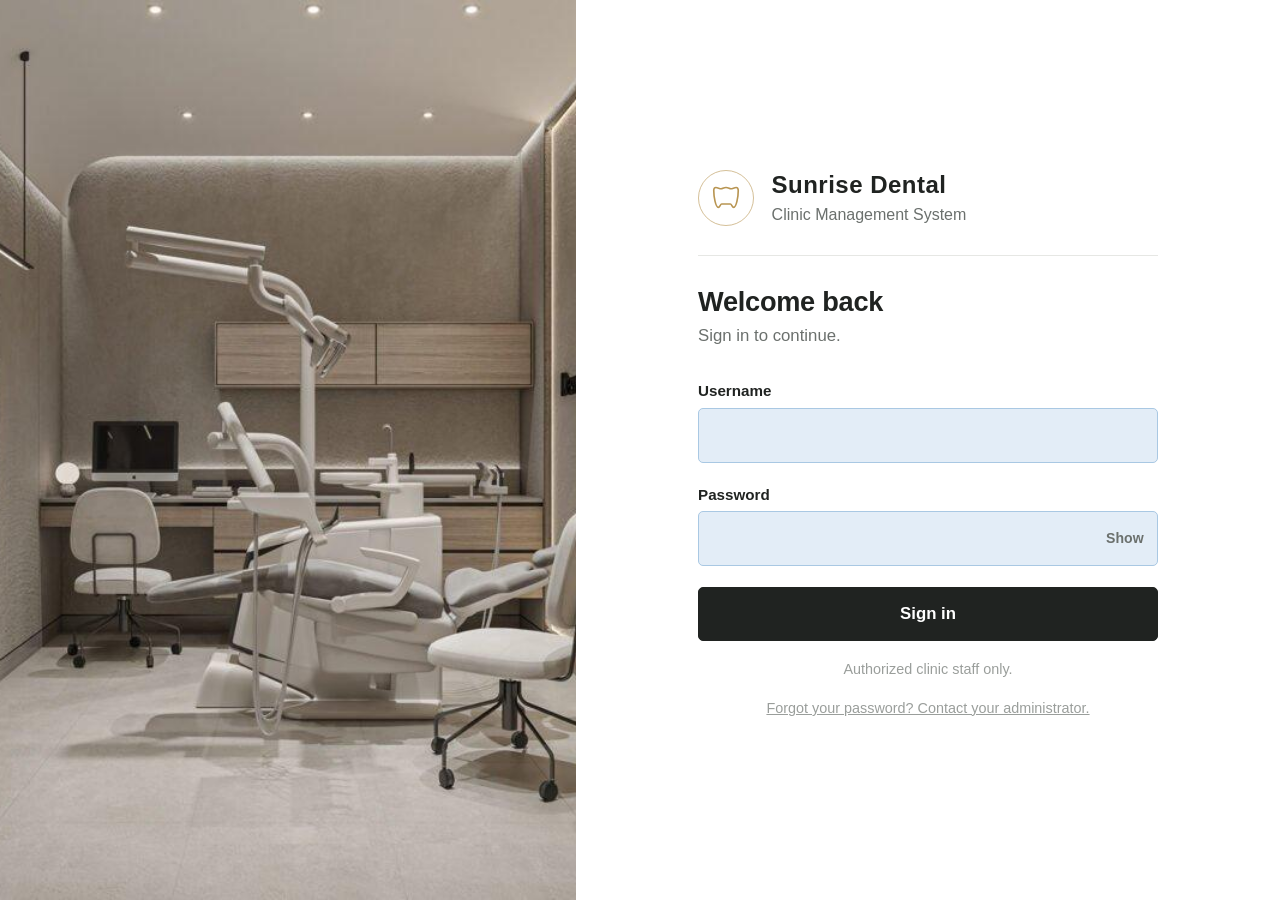
==== commit 16b4fab9: "Profile Page And the help section refined" ====
--- a/src/main/webapp/index.html
+++ b/src/main/webapp/index.html
@@ -10,20 +10,23 @@
 <body>
 
 <div class="login-shell">
-    <div class="login-visual" aria-hidden="true">
-        <div class="visual-content">
-            <div class="visual-mark">+</div>
-            <h1>Sunrise Dental</h1>
-            <div class="visual-tagline">Clinic Management System</div>
-            <div class="visual-quote">
-                "Centralized scheduling and records so every appointment,
-                patient and bill is accurate the first time."
-            </div>
-        </div>
-    </div>
+    <div class="login-visual" aria-hidden="true"></div>
 
     <div class="login-form-side">
         <div class="login-card">
+            <div class="login-brand">
+                <div class="visual-mark">
+                    <svg viewBox="0 0 24 24" fill="none" aria-hidden="true">
+                        <path d="M12 3c-2 0-3 1.1-4.1 1.1-1.6 0-2.9-1.1-4.6-1.1C2.2 3 1.5 4 1.5 5.6c0 5.6 1.7 14.4 3.9 14.4 1.4 0 1.7-2.9 2.9-2.9h7.4c1.2 0 1.5 2.9 2.9 2.9 2.2 0 3.9-8.8 3.9-14.4 0-1.6-.7-2.6-1.8-2.6-1.7 0-3 1.1-4.6 1.1C15 4.1 14 3 12 3z"
+                            stroke="currentColor" stroke-width="1.4" stroke-linejoin="round"/>
+                    </svg>
+                </div>
+                <div>
+                    <h1>Sunrise Dental</h1>
+                    <div class="login-tagline">Clinic Management System</div>
+                </div>
+            </div>
+
             <h2>Welcome back</h2>
             <p class="login-subtitle">Sign in to continue.</p>
 
@@ -45,10 +48,13 @@
                     <p class="field-error" id="passwordError">Password is required.</p>
                 </div>
 
-                <button type="submit" class="btn btn-primary btn-block" id="loginButton">Sign In</button>
+                <button type="submit" class="btn btn-primary btn-block" id="loginButton">Sign in</button>
             </form>
 
-            <p class="login-footer-note">Authorized clinic staff only. Contact your administrator for access.</p>
+            <p class="login-footer-note">Authorized clinic staff only.</p>
+            <p class="login-footer-note">
+                <button type="button" class="login-footer-link" id="forgotPasswordLink">Forgot your password? Contact your administrator.</button>
+            </p>
         </div>
     </div>
 </div>
--- a/src/main/webapp/css/style.css
+++ b/src/main/webapp/css/style.css
@@ -1,8 +1,9 @@
 /* Sunrise Dental - premium clinic design system */
 
 :root {
-    --color-bg: #F7F7F5;
+    --color-bg: #FFFFFF;
     --color-surface: #FFFFFF;
+    --color-sidebar-bg: #F7F7F5;
     --color-surface-sunken: #F1F1EE;
     --color-border: #E6E7E4;
     --color-text: #202321;
@@ -14,12 +15,34 @@
     --color-danger: #A6403A;
     --color-danger-bg: #FBEEED;
     --color-danger-border: #E9CBC8;
-    --color-success: #3E6B4F;
-    --color-success-bg: #EBF3EE;
-    --color-success-border: #C9DECF;
-    --color-info: #3D5A73;
-    --color-info-bg: #EBF1F5;
-    --color-info-border: #C9D8E3;
+    --color-success: #1E7A4B;
+    --color-success-bg: #E3F3E9;
+    --color-success-border: #A9DABE;
+    --color-info: #1D5D95;
+    --color-info-bg: #E3EDF7;
+    --color-info-border: #A9C8E3;
+
+    /* Centralized palette for Chart.js series, status pills, the sidebar's
+       active nav item, and stat-card dots - the single source every chart
+       and indicator in the app must reference instead of one-off hex. */
+    --sd-chart-1: #2A78D6;
+    --sd-chart-2: #1BAF7A;
+    --sd-chart-3: #EB6834;
+    --sd-chart-4: var(--color-accent);
+    --sd-chart-5: var(--color-info);
+    --sd-chart-6: var(--color-accent-dark);
+
+    --sd-status-active-bg: var(--color-success-bg);
+    --sd-status-active-text: var(--color-success);
+    --sd-status-scheduled-bg: var(--color-info-bg);
+    --sd-status-scheduled-text: var(--color-info);
+    --sd-status-cancelled-bg: var(--color-danger-bg);
+    --sd-status-cancelled-text: var(--color-danger);
+    --sd-status-onleave-bg: var(--color-surface-sunken);
+    --sd-status-onleave-text: var(--color-text-muted);
+
+    --sd-accent-tan-bg: var(--color-accent-tint);
+    --sd-accent-tan-text: var(--color-accent-dark);
 
     --radius: 8px;
     --radius-sm: 5px;
@@ -99,7 +122,7 @@
 .sidebar {
     width: var(--sidebar-width);
     flex-shrink: 0;
-    background: var(--color-surface);
+    background: var(--color-sidebar-bg);
     border-right: 1px solid var(--color-border);
     display: flex;
     flex-direction: column;
@@ -154,8 +177,8 @@
 }
 
 .sidebar-nav a.active {
-    background: var(--color-accent-tint);
-    color: var(--color-accent-dark);
+    background: var(--sd-accent-tan-bg);
+    color: var(--sd-accent-tan-text);
     border-left-color: var(--color-accent);
     font-weight: 600;
 }
@@ -190,22 +213,66 @@
 }
 
 .topbar-search {
+    position: relative;
     flex: 1;
-    max-width: 360px;
-}
-
-.topbar-search input {
+    max-width: 380px;
+}
+
+.topbar-search-icon {
+    position: absolute;
+    left: 0.85rem;
+    top: 50%;
+    transform: translateY(-50%);
+    width: 15px;
+    height: 15px;
+    color: var(--color-text-faint);
+    pointer-events: none;
+    transition: color 0.15s ease;
+}
+
+.topbar-search input[type="search"] {
     width: 100%;
     border: 1px solid var(--color-border);
     background: var(--color-surface-sunken);
-    border-radius: var(--radius-sm);
-    padding: 0.45rem 0.75rem;
+    border-radius: 999px;
+    padding: 0.5rem 0.9rem 0.5rem 2.4rem;
     font-size: 0.85rem;
     color: var(--color-text);
+    transition: border-color 0.15s ease, box-shadow 0.15s ease, background-color 0.15s ease;
 }
 
 .topbar-search input::placeholder {
     color: var(--color-text-faint);
+}
+
+.topbar-search input:hover {
+    border-color: var(--color-text-faint);
+}
+
+.topbar-search input:focus {
+    outline: none;
+    background: var(--color-surface);
+    border-color: var(--color-accent);
+    box-shadow: 0 0 0 3px var(--color-accent-tint);
+}
+
+.topbar-search:focus-within .topbar-search-icon {
+    color: var(--color-accent-dark);
+}
+
+.topbar-search input::-webkit-search-cancel-button {
+    -webkit-appearance: none;
+    appearance: none;
+    height: 14px;
+    width: 14px;
+    margin-left: 0.4rem;
+    cursor: pointer;
+    background: currentColor;
+    color: var(--color-text-faint);
+    -webkit-mask-image: url("data:image/svg+xml;utf8,<svg xmlns='http://www.w3.org/2000/svg' viewBox='0 0 20 20'><path d='M5 5L15 15M15 5L5 15' stroke='black' stroke-width='2' stroke-linecap='round' fill='none'/></svg>");
+    mask-image: url("data:image/svg+xml;utf8,<svg xmlns='http://www.w3.org/2000/svg' viewBox='0 0 20 20'><path d='M5 5L15 15M15 5L5 15' stroke='black' stroke-width='2' stroke-linecap='round' fill='none'/></svg>");
+    -webkit-mask-size: contain;
+    mask-size: contain;
 }
 
 .topbar-user {
@@ -305,7 +372,7 @@
 
 .page-content {
     padding: 1.75rem 2rem 3rem;
-    max-width: 1180px;
+    max-width: 1600px;
 }
 
 .page-content.narrow {
@@ -346,6 +413,35 @@
     flex-shrink: 0;
 }
 
+.tab-bar {
+    display: flex;
+    gap: 24px;
+    border-bottom: 1px solid var(--color-border);
+    margin-bottom: 1.5rem;
+}
+
+.tab-link {
+    background: none;
+    border: none;
+    border-bottom: 2px solid transparent;
+    margin-bottom: -1px;
+    padding: 0 0 0.6rem;
+    font: inherit;
+    font-size: 0.92rem;
+    font-weight: 600;
+    color: var(--color-text-muted);
+    cursor: pointer;
+}
+
+.tab-link:hover {
+    color: var(--color-text);
+}
+
+.tab-link.active {
+    color: var(--color-info);
+    border-bottom-color: var(--color-info);
+}
+
 .section-title {
     font-size: 0.82rem;
     font-weight: 700;
@@ -355,6 +451,44 @@
     margin: 0 0 1rem 0;
     padding-bottom: 0.6rem;
     border-bottom: 1px solid var(--color-border);
+}
+
+/* A section title with a control (e.g. a search box) on the same line -
+   the row itself carries the divider so the title no longer needs its own. */
+.section-title-row {
+    display: flex;
+    align-items: center;
+    justify-content: space-between;
+    flex-wrap: wrap;
+    gap: 0.75rem;
+    margin-bottom: 1rem;
+    padding-bottom: 0.6rem;
+    border-bottom: 1px solid var(--color-border);
+}
+
+.section-title-row .section-title {
+    margin: 0;
+    padding: 0;
+    border-bottom: none;
+}
+
+.section-title-search {
+    position: relative;
+    width: 280px;
+    max-width: 100%;
+}
+
+.section-title-search input[type="search"] {
+    margin: 0;
+    padding-left: 2.3rem;
+}
+
+.section-title-search .toolbar-search-icon {
+    left: 0.75rem;
+}
+
+.section-title-search:focus-within .toolbar-search-icon {
+    color: var(--color-accent-dark);
 }
 
 /* ===================== Cards ===================== */
@@ -427,6 +561,7 @@
     cursor: pointer;
     transition: background-color 0.12s ease, border-color 0.12s ease, color 0.12s ease;
     white-space: nowrap;
+    text-decoration: none;
 }
 
 .btn:focus-visible {
@@ -484,6 +619,42 @@
 .btn-sm {
     padding: 0.35rem 0.7rem;
     font-size: 0.8rem;
+}
+
+/* Compact inline action links used in appointment tables/detail pages */
+
+.action-links {
+    display: flex;
+    flex-wrap: wrap;
+    align-items: center;
+    gap: 0.5rem;
+    font-size: 0.83rem;
+    white-space: nowrap;
+}
+
+.action-links a,
+.action-links .link-btn {
+    background: none;
+    border: none;
+    padding: 0;
+    font: inherit;
+    font-weight: 600;
+    color: var(--color-accent-dark);
+    cursor: pointer;
+    text-decoration: none;
+}
+
+.action-links a:hover,
+.action-links .link-btn:hover {
+    text-decoration: underline;
+}
+
+.action-links .link-btn-danger {
+    color: var(--color-danger);
+}
+
+.action-links .action-sep {
+    color: var(--color-text-faint);
 }
 
 .btn-block {
@@ -521,6 +692,21 @@
     display: grid;
     grid-template-columns: 1fr 1fr;
     gap: 1rem;
+}
+
+.inline-search-row {
+    display: flex;
+    align-items: stretch;
+    gap: 0.75rem;
+}
+
+.inline-search-row input {
+    flex: 1;
+    min-width: 0;
+}
+
+.inline-search-row .btn {
+    flex-shrink: 0;
 }
 
 label {
@@ -578,6 +764,44 @@
     display: block;
 }
 
+.password-input-row {
+    display: flex;
+    align-items: center;
+    gap: 0.65rem;
+}
+
+.password-input-row input {
+    flex: 1;
+    min-width: 0;
+}
+
+.password-input-row .link-btn {
+    flex-shrink: 0;
+    font-size: 0.82rem;
+}
+
+.working-days-checkboxes {
+    display: flex;
+    flex-wrap: wrap;
+    gap: 0.5rem 1rem;
+}
+
+.working-days-checkboxes label {
+    display: inline-flex;
+    align-items: center;
+    gap: 0.4rem;
+    font-size: 0.85rem;
+    font-weight: 400;
+    color: var(--color-text);
+    cursor: pointer;
+}
+
+.working-days-checkboxes input[type="checkbox"] {
+    width: auto;
+    margin: 0;
+    cursor: pointer;
+}
+
 .field-hint {
     font-size: 0.78rem;
     color: var(--color-text-faint);
@@ -684,25 +908,66 @@
 /* ===================== Badges ===================== */
 
 .badge {
-    display: inline-block;
-    padding: 0.18rem 0.55rem;
+    display: inline-flex;
+    align-items: center;
+    gap: 0.35rem;
+    padding: 0.2rem 0.6rem 0.2rem 0.5rem;
     border-radius: 999px;
     font-size: 0.72rem;
     font-weight: 700;
     text-transform: uppercase;
     letter-spacing: 0.03em;
     white-space: nowrap;
-}
-
-.badge-scheduled { background: var(--color-info-bg); color: var(--color-info); }
-.badge-confirmed { background: var(--color-info-bg); color: var(--color-info); }
-.badge-checked_in { background: var(--color-accent-tint); color: var(--color-accent-dark); }
-.badge-in_treatment { background: var(--color-accent-tint); color: var(--color-accent-dark); }
-.badge-completed { background: var(--color-success-bg); color: var(--color-success); }
-.badge-cancelled { background: var(--color-danger-bg); color: var(--color-danger); }
-.badge-no_show { background: var(--color-danger-bg); color: var(--color-danger); }
-.badge-active { background: var(--color-success-bg); color: var(--color-success); }
-.badge-inactive { background: var(--color-surface-sunken); color: var(--color-text-muted); }
+    border: 1px solid transparent;
+}
+
+/* A colored dot (matches the badge's own text color) plus a matching border
+   give each status three simultaneous, non-color-only signals - the dot,
+   the border, and the word itself - not just a subtle background tint. */
+.badge::before {
+    content: "";
+    width: 6px;
+    height: 6px;
+    border-radius: 50%;
+    background: currentColor;
+    flex-shrink: 0;
+}
+
+.badge-scheduled, .badge-confirmed {
+    background: var(--sd-status-scheduled-bg);
+    color: var(--sd-status-scheduled-text);
+    border-color: var(--color-info-border);
+}
+.badge-checked_in, .badge-in_treatment {
+    background: var(--color-accent-tint);
+    color: var(--color-accent-dark);
+    border-color: var(--color-accent);
+}
+.badge-completed, .badge-active {
+    background: var(--sd-status-active-bg);
+    color: var(--sd-status-active-text);
+    border-color: var(--color-success-border);
+}
+.badge-cancelled, .badge-no_show {
+    background: var(--sd-status-cancelled-bg);
+    color: var(--sd-status-cancelled-text);
+    border-color: var(--color-danger-border);
+}
+.badge-inactive, .badge-onleave, .badge-on_leave {
+    background: var(--sd-status-onleave-bg);
+    color: var(--sd-status-onleave-text);
+    border-color: var(--color-border);
+}
+.badge-upcoming {
+    background: var(--sd-status-scheduled-bg);
+    color: var(--sd-status-scheduled-text);
+    border-color: var(--color-info-border);
+}
+.badge-new {
+    background: var(--color-accent-tint);
+    color: var(--color-accent-dark);
+    border-color: var(--color-accent);
+}
 
 /* ===================== Tables ===================== */
 
@@ -739,6 +1004,36 @@
     vertical-align: middle;
 }
 
+.working-days-row {
+    display: flex;
+    flex-wrap: nowrap;
+    align-items: center;
+    gap: 5px;
+}
+
+.working-day-circle {
+    width: 22px;
+    height: 22px;
+    min-width: 22px;
+    border-radius: 50%;
+    display: flex;
+    align-items: center;
+    justify-content: center;
+    font-size: 11px;
+    font-weight: 700;
+    line-height: 1;
+}
+
+.working-day-circle.working {
+    background: #3B82F6;
+    color: #FFFFFF;
+}
+
+.working-day-circle.off {
+    background: #E5E7EB;
+    color: #9CA3AF;
+}
+
 table.data-table tbody tr:last-child td {
     border-bottom: none;
 }
@@ -772,8 +1067,29 @@
 }
 
 .toolbar .toolbar-search {
+    position: relative;
     flex: 1;
     min-width: 200px;
+}
+
+.toolbar-search-icon {
+    position: absolute;
+    left: 0.75rem;
+    top: 50%;
+    transform: translateY(-50%);
+    width: 15px;
+    height: 15px;
+    color: var(--color-text-faint);
+    pointer-events: none;
+    transition: color 0.15s ease;
+}
+
+.toolbar-search input[type="search"] {
+    padding-left: 2.3rem;
+}
+
+.toolbar-search:focus-within .toolbar-search-icon {
+    color: var(--color-accent-dark);
 }
 
 .toolbar select,
@@ -856,6 +1172,123 @@
     color: var(--color-text);
 }
 
+/* ===================== My Profile ===================== */
+
+.btn-icon {
+    width: 14px;
+    height: 14px;
+    flex-shrink: 0;
+}
+
+.detail-item .detail-label {
+    display: flex;
+    align-items: center;
+    gap: 0.3rem;
+}
+
+.detail-label-icon {
+    width: 12px;
+    height: 12px;
+    flex-shrink: 0;
+    color: var(--color-text-faint);
+}
+
+.profile-identity {
+    display: flex;
+    align-items: center;
+    gap: 0.9rem;
+    padding-bottom: 1.1rem;
+    margin-bottom: 1.1rem;
+    border-bottom: 1px solid var(--color-border);
+}
+
+.profile-avatar {
+    width: 52px;
+    height: 52px;
+    min-width: 52px;
+    border-radius: 50%;
+    background: var(--color-accent-tint);
+    color: var(--color-accent-dark);
+    display: flex;
+    align-items: center;
+    justify-content: center;
+    font-weight: 700;
+    font-size: 1.1rem;
+    border: 1px solid var(--color-border);
+}
+
+.profile-name {
+    font-size: 1.05rem;
+    font-weight: 700;
+    color: var(--color-text);
+}
+
+.profile-role {
+    font-size: 0.82rem;
+    color: var(--color-text-muted);
+    margin-top: 0.1rem;
+}
+
+.profile-section {
+    margin-top: 1.1rem;
+    padding-top: 1.1rem;
+    border-top: 1px solid var(--color-border);
+}
+
+.profile-working-days {
+    display: flex;
+    gap: 0.5rem;
+    margin-top: 0.4rem;
+    flex-wrap: wrap;
+}
+
+.profile-day {
+    display: flex;
+    flex-direction: column;
+    align-items: center;
+    gap: 0.3rem;
+    font-size: 0.68rem;
+    color: var(--color-text-faint);
+}
+
+.profile-day-circle {
+    width: 26px;
+    height: 26px;
+    border-radius: 50%;
+    display: flex;
+    align-items: center;
+    justify-content: center;
+    font-size: 0.72rem;
+    font-weight: 700;
+}
+
+.profile-day-circle.working {
+    background: var(--color-accent-tint);
+    color: var(--color-accent-dark);
+}
+
+.profile-day-circle.off {
+    background: var(--color-surface-sunken);
+    color: var(--color-text-faint);
+}
+
+.profile-assisting-row {
+    display: flex;
+    align-items: center;
+    gap: 0.5rem;
+    font-size: 0.95rem;
+    font-weight: 600;
+    color: var(--color-text);
+    margin-top: 0.3rem;
+}
+
+.profile-assisting-row svg {
+    width: 16px;
+    height: 16px;
+    color: var(--color-accent-dark);
+    flex-shrink: 0;
+}
+
 /* ===================== Empty / loading / skeleton states ===================== */
 
 .empty-state {
@@ -881,6 +1314,10 @@
     color: var(--color-text-muted);
     font-size: 0.87rem;
     padding: 1.5rem 0;
+}
+
+.loading-inline[hidden] {
+    display: none;
 }
 
 .spinner {
@@ -908,6 +1345,219 @@
 @keyframes skeleton {
     0% { background-position: 100% 50%; }
     100% { background-position: 0 50%; }
+}
+
+/* ===================== Charts ===================== */
+
+.chart-grid {
+    display: grid;
+    grid-template-columns: 1.4fr 1fr;
+    gap: 1rem;
+    margin-top: 1rem;
+}
+
+.chart-grid.single {
+    grid-template-columns: 1fr;
+}
+
+.summary-grid {
+    display: grid;
+    grid-template-columns: 1fr 1fr;
+    align-items: stretch;
+    gap: 1rem;
+}
+
+.summary-grid > .card {
+    width: 100%;
+    height: 100%;
+}
+
+/* Cards side by side in the grid are adjacent siblings too, so the general
+   stacked-card spacing rule above would otherwise still push the second one
+   down by margin-top - cancel it here since the grid's own gap already
+   provides the spacing between them. */
+.summary-grid > .card + .card {
+    margin-top: 0;
+}
+
+.chart-card {
+    background: var(--color-surface);
+    border: 1px solid var(--color-border);
+    border-radius: var(--radius);
+    box-shadow: var(--shadow-sm);
+    padding: 1.4rem;
+    display: flex;
+    flex-direction: column;
+}
+
+.chart-card-header {
+    display: flex;
+    align-items: baseline;
+    justify-content: space-between;
+    gap: 0.75rem;
+    margin-bottom: 0.9rem;
+}
+
+.chart-card-caption {
+    font-size: 0.78rem;
+    color: var(--color-text-faint);
+}
+
+.chart-canvas-wrap {
+    position: relative;
+    height: 240px;
+    width: 100%;
+}
+
+.chart-legend {
+    display: flex;
+    flex-wrap: wrap;
+    gap: 0.6rem 1.1rem;
+    margin-top: 1rem;
+    justify-content: center;
+}
+
+.chart-legend-item {
+    display: inline-flex;
+    align-items: center;
+    gap: 0.4rem;
+    font-size: 0.8rem;
+    color: var(--color-text-muted);
+}
+
+.chart-legend-dot {
+    width: 0.6rem;
+    height: 0.6rem;
+    border-radius: 50%;
+    flex-shrink: 0;
+}
+
+.chart-legend-value {
+    font-weight: 700;
+    color: var(--color-text);
+}
+
+.chart-skeleton {
+    height: 240px;
+    background: linear-gradient(90deg, var(--color-surface-sunken) 25%, #e9e9e6 37%, var(--color-surface-sunken) 63%);
+    background-size: 400% 100%;
+    animation: skeleton 1.4s ease infinite;
+    border-radius: var(--radius-sm);
+}
+
+.chart-empty,
+.chart-error {
+    height: 240px;
+    display: flex;
+    flex-direction: column;
+    align-items: center;
+    justify-content: center;
+    text-align: center;
+    color: var(--color-text-muted);
+    font-size: 0.87rem;
+    gap: 0.6rem;
+}
+
+.chart-error .btn {
+    margin-top: 0.2rem;
+}
+
+/* ===================== Activity feed / status summary ===================== */
+
+.activity-feed {
+    display: flex;
+    flex-direction: column;
+}
+
+.activity-row {
+    display: flex;
+    align-items: flex-start;
+    gap: 0.75rem;
+    padding: 0.6rem 0;
+    border-bottom: 1px solid var(--color-border);
+}
+
+.activity-row:last-child {
+    border-bottom: none;
+}
+
+.activity-dot {
+    width: 0.5rem;
+    height: 0.5rem;
+    border-radius: 50%;
+    margin-top: 0.4rem;
+    flex-shrink: 0;
+}
+
+.activity-text {
+    font-size: 0.87rem;
+    color: var(--color-text);
+}
+
+.activity-time {
+    font-size: 0.78rem;
+    color: var(--color-text-faint);
+    white-space: nowrap;
+}
+
+.status-summary-row {
+    display: grid;
+    grid-template-columns: repeat(3, 1fr);
+    gap: 0.75rem;
+}
+
+.status-summary-item {
+    min-width: 0;
+    border: 1px solid var(--color-border);
+    border-radius: var(--radius-sm);
+    padding: 0.8rem 1rem;
+    display: flex;
+    align-items: center;
+    gap: 0.65rem;
+}
+
+/* A row with only one or two items looks sparse if each one stretches to
+   fill the whole row - size those to their content instead of stretching. */
+.status-summary-row.compact {
+    display: flex;
+    flex-wrap: nowrap;
+}
+
+.status-summary-row.compact .status-summary-item {
+    flex: 0 1 200px;
+}
+
+.status-summary-dot {
+    width: 0.7rem;
+    height: 0.7rem;
+    border-radius: 50%;
+    flex-shrink: 0;
+}
+
+.status-summary-count {
+    font-size: 1.5rem;
+    font-weight: 600;
+    line-height: 1.1;
+    color: var(--color-text);
+    letter-spacing: -0.01em;
+    white-space: nowrap;
+}
+
+.status-summary-label {
+    font-size: 0.7rem;
+    font-weight: 600;
+    text-transform: uppercase;
+    letter-spacing: 0.03em;
+    color: var(--color-text-muted);
+    margin-top: 0.1rem;
+    white-space: nowrap;
+}
+
+@media (max-width: 1024px) {
+    .chart-grid,
+    .summary-grid {
+        grid-template-columns: 1fr;
+    }
 }
 
 /* ===================== Modal ===================== */
@@ -952,6 +1602,45 @@
     line-height: 1;
 }
 
+/* ===================== Availability slot grid ===================== */
+
+.availability-grid {
+    display: grid;
+    grid-template-columns: repeat(auto-fill, minmax(84px, 1fr));
+    gap: 0.5rem;
+    margin-top: 0.5rem;
+}
+
+.availability-slot {
+    padding: 0.45rem 0.4rem;
+    border-radius: var(--radius-sm);
+    border: 1px solid var(--color-border);
+    background: var(--color-surface);
+    font-size: 0.82rem;
+    font-weight: 600;
+    text-align: center;
+    cursor: pointer;
+    color: var(--color-text);
+}
+
+.availability-slot:hover {
+    border-color: var(--color-accent);
+}
+
+.availability-slot.selected {
+    background: var(--color-text);
+    border-color: var(--color-text);
+    color: #fff;
+}
+
+.availability-slot.booked {
+    background: var(--color-surface-sunken);
+    border-color: var(--color-border);
+    color: var(--color-text-faint);
+    cursor: not-allowed;
+    text-decoration: line-through;
+}
+
 /* ===================== Schedule (appointments day view) ===================== */
 
 .schedule-list {
@@ -976,6 +1665,15 @@
 
 .schedule-row:hover {
     background: var(--color-surface-sunken);
+}
+
+.schedule-row.static {
+    cursor: default;
+    border-bottom: none;
+}
+
+.schedule-row.static:hover {
+    background: none;
 }
 
 .schedule-time {
@@ -1128,6 +1826,23 @@
         grid-template-columns: 1fr;
     }
 
+    .inline-search-row {
+        flex-direction: column;
+    }
+
+    .status-summary-row:not(.compact) {
+        grid-template-columns: repeat(2, 1fr) !important;
+    }
+
+    .status-summary-row.compact {
+        flex-wrap: wrap;
+    }
+
+    .status-summary-count,
+    .status-summary-label {
+        white-space: normal;
+    }
+
     .page-content {
         padding: 1.25rem 1rem 2.5rem;
     }
@@ -1136,3 +1851,921 @@
         display: none;
     }
 }
+
+/* ===================== Reports ===================== */
+
+.text-right {
+    text-align: right;
+}
+
+/* table.data-table thead th sets text-align:left with higher specificity
+   than the .text-right utility alone - this beats it back for numeric
+   column headers so they actually line up with their right-aligned data. */
+table.data-table thead th.text-right {
+    text-align: right;
+}
+
+table.data-table tfoot td {
+    padding: 0.75rem 1rem;
+    border-top: 2px solid var(--color-border);
+    background: var(--color-surface-sunken);
+    color: var(--color-text);
+    font-weight: 700;
+}
+
+.custom-range-fields {
+    display: flex;
+    align-items: center;
+    gap: 0.5rem;
+    flex-wrap: wrap;
+}
+
+.custom-range-fields label {
+    font-size: 0.8rem;
+    color: var(--color-text-muted);
+}
+
+.custom-range-fields input[type="date"] {
+    width: auto;
+}
+
+@media (max-width: 720px) {
+    .custom-range-fields {
+        width: 100%;
+    }
+}
+
+/* ===================== Print ===================== */
+
+@media print {
+    .sidebar,
+    .topbar,
+    .no-print {
+        display: none !important;
+    }
+
+    .app-main {
+        margin: 0 !important;
+    }
+
+    .page-content {
+        /* A flush 0 here would let chart tick labels/last columns butt
+           right up against the page edge and clip - keep a small margin. */
+        padding: 0.3in 0.35in !important;
+        max-width: none !important;
+    }
+
+    body {
+        background: #fff !important;
+    }
+
+    .card,
+    .chart-card {
+        box-shadow: none !important;
+        border-color: #ccc !important;
+        break-inside: avoid;
+    }
+
+    .chart-canvas-wrap {
+        height: 180px !important;
+    }
+
+    .chart-skeleton,
+    .loading-inline {
+        display: none !important;
+    }
+}
+
+/* ===================== Dentist Dashboard (redesign) =====================
+   Scoped entirely under .dentist-dashboard / dd- prefixed classes so this
+   cannot affect the Admin/Receptionist/Billing/Clinical Assistant dashboard
+   layouts, which keep using the generic .card/.status-summary-row/etc rules
+   above. */
+
+.dentist-dashboard {
+    display: flex;
+    flex-direction: column;
+    gap: 1.25rem;
+}
+
+.dd-stats-row {
+    display: grid;
+    grid-template-columns: repeat(3, 1fr);
+    gap: 12px;
+}
+
+.dd-stat-card {
+    background: #FAF8F2;
+    border-radius: 8px;
+    padding: 0.9rem 1.1rem;
+}
+
+.dd-stat-value {
+    font-size: 1.6rem;
+    font-weight: 700;
+    color: var(--color-text);
+    line-height: 1.1;
+}
+
+.dd-stat-label {
+    font-size: 0.78rem;
+    color: var(--color-text-muted);
+    margin-top: 0.3rem;
+}
+
+.dd-card {
+    background: var(--color-surface);
+    border: 1px solid var(--color-border);
+    border-radius: 12px;
+    padding: 1.25rem;
+}
+
+.dd-next-patient {
+    display: flex;
+    justify-content: space-between;
+    align-items: center;
+    gap: 1rem;
+    flex-wrap: wrap;
+}
+
+.dd-next-patient-left {
+    display: flex;
+    align-items: center;
+    gap: 0.85rem;
+    min-width: 0;
+}
+
+.dd-avatar {
+    width: 44px;
+    height: 44px;
+    min-width: 44px;
+    border-radius: 50%;
+    background: #E3EDF7;
+    color: #1D5D95;
+    display: flex;
+    align-items: center;
+    justify-content: center;
+    font-weight: 700;
+    font-size: 0.92rem;
+}
+
+.dd-next-patient-label {
+    font-size: 0.72rem;
+    font-weight: 700;
+    text-transform: uppercase;
+    letter-spacing: 0.04em;
+    color: var(--color-text-muted);
+    margin-bottom: 0.2rem;
+}
+
+.dd-next-patient-name {
+    font-size: 1rem;
+    font-weight: 700;
+    color: var(--color-text);
+    overflow-wrap: break-word;
+}
+
+.dd-next-patient-treatment {
+    font-size: 0.85rem;
+    color: var(--color-text-muted);
+    margin-top: 0.1rem;
+    overflow-wrap: break-word;
+}
+
+.dd-next-patient-right {
+    text-align: right;
+    flex-shrink: 0;
+}
+
+.dd-next-patient-time {
+    font-size: 1.1rem;
+    font-weight: 700;
+    color: var(--color-text);
+}
+
+.dd-next-patient-date {
+    font-size: 0.8rem;
+    color: var(--color-text-muted);
+    margin-top: 0.15rem;
+}
+
+.dd-analytics-row {
+    display: grid;
+    grid-template-columns: 1fr 1fr;
+    gap: 12px;
+}
+
+.dd-card-header {
+    display: flex;
+    align-items: baseline;
+    justify-content: space-between;
+    margin-bottom: 0.9rem;
+    gap: 0.75rem;
+}
+
+.dd-card-title {
+    font-size: 0.95rem;
+    font-weight: 700;
+    color: var(--color-text);
+    margin: 0;
+}
+
+.dd-card-caption {
+    font-size: 0.78rem;
+    color: var(--color-text-faint);
+    white-space: nowrap;
+}
+
+.dd-donut-wrap {
+    position: relative;
+    height: 190px;
+    width: 100%;
+    max-width: 220px;
+    margin: 0 auto;
+}
+
+.dd-donut-center {
+    position: absolute;
+    top: 50%;
+    left: 50%;
+    transform: translate(-50%, -50%);
+    text-align: center;
+    pointer-events: none;
+}
+
+.dd-donut-center-value {
+    font-size: 1.5rem;
+    font-weight: 700;
+    color: var(--color-text);
+    line-height: 1.1;
+}
+
+.dd-donut-center-label {
+    font-size: 0.68rem;
+    color: var(--color-text-muted);
+    text-transform: uppercase;
+    letter-spacing: 0.03em;
+    margin-top: 0.1rem;
+}
+
+.dd-legend {
+    display: flex;
+    flex-wrap: wrap;
+    justify-content: center;
+    gap: 0.5rem 1rem;
+    margin-top: 1.1rem;
+}
+
+.dd-legend-item {
+    display: inline-flex;
+    align-items: center;
+    gap: 0.4rem;
+    font-size: 0.82rem;
+    color: var(--color-text);
+}
+
+.dd-legend-swatch {
+    width: 0.6rem;
+    height: 0.6rem;
+    border-radius: 2px;
+    flex-shrink: 0;
+}
+
+.dd-line-wrap {
+    position: relative;
+    height: 190px;
+    width: 100%;
+}
+
+.dd-summary {
+    text-align: center;
+    font-size: 0.87rem;
+    color: var(--color-text-muted);
+    margin: 1.1rem 0 0;
+}
+
+.dd-schedule-row {
+    display: flex;
+    align-items: center;
+    gap: 1rem;
+    padding: 0.7rem 0;
+    border-bottom: 1px solid var(--color-border);
+}
+
+.dd-schedule-row:last-child {
+    border-bottom: none;
+}
+
+.dd-schedule-time {
+    width: 64px;
+    flex-shrink: 0;
+    font-size: 0.85rem;
+    font-weight: 600;
+    color: var(--color-text);
+}
+
+.dd-schedule-main {
+    flex: 1;
+    min-width: 0;
+}
+
+.dd-schedule-patient {
+    font-size: 0.92rem;
+    font-weight: 600;
+    color: var(--color-text);
+    overflow-wrap: break-word;
+}
+
+.dd-schedule-treatment {
+    font-size: 0.8rem;
+    color: var(--color-text-muted);
+    margin-top: 0.1rem;
+    overflow-wrap: break-word;
+}
+
+.dd-status-pill {
+    display: inline-flex;
+    align-items: center;
+    gap: 0.4rem;
+    padding: 0.3rem 0.7rem;
+    border-radius: 999px;
+    font-size: 0.76rem;
+    font-weight: 700;
+    text-transform: capitalize;
+    flex-shrink: 0;
+    white-space: nowrap;
+}
+
+.dd-status-dot {
+    width: 0.4rem;
+    height: 0.4rem;
+    border-radius: 50%;
+    flex-shrink: 0;
+}
+
+.dd-status-completed {
+    background: var(--color-success-bg);
+    color: var(--color-success);
+}
+
+.dd-status-completed .dd-status-dot {
+    background: var(--color-success);
+}
+
+.dd-status-checked-in {
+    background: var(--color-accent-tint);
+    color: var(--color-accent-dark);
+}
+
+.dd-status-checked-in .dd-status-dot {
+    background: var(--color-accent);
+}
+
+.dd-status-scheduled {
+    background: var(--color-info-bg);
+    color: var(--color-info);
+}
+
+.dd-status-scheduled .dd-status-dot {
+    background: var(--color-info);
+}
+
+.dd-status-cancelled {
+    background: var(--color-danger-bg);
+    color: var(--color-danger);
+}
+
+.dd-status-cancelled .dd-status-dot {
+    background: var(--color-danger);
+}
+
+.dd-empty {
+    text-align: center;
+    color: var(--color-text-muted);
+    font-size: 0.87rem;
+    padding: 1.5rem 0;
+}
+
+@media (max-width: 900px) {
+    .dd-analytics-row {
+        grid-template-columns: 1fr;
+    }
+}
+
+@media (max-width: 720px) {
+    .dd-stats-row {
+        grid-template-columns: 1fr;
+    }
+
+    .dd-next-patient {
+        flex-direction: column;
+        align-items: flex-start;
+    }
+
+    .dd-next-patient-right {
+        text-align: left;
+    }
+}
+
+@media (max-width: 480px) {
+    /* At phone width the 64px time column leaves too little room for a
+       long patient name beside a status pill - wrap the row so time/pill
+       share the top line and the name/treatment get the full row width
+       underneath, indented to line up under where the name normally sits. */
+    .dd-schedule-row {
+        flex-wrap: wrap;
+        row-gap: 0.3rem;
+    }
+
+    .dd-schedule-time {
+        order: 1;
+    }
+
+    .dd-status-pill {
+        order: 2;
+        margin-left: auto;
+    }
+
+    .dd-schedule-main {
+        order: 3;
+        flex-basis: 100%;
+        padding-left: calc(64px + 1rem);
+    }
+}
+
+/* ============== Clinical Assistant Dashboard (redesign) ==============
+   Scoped entirely under .clinical-assistant-dashboard / ca- prefixed
+   classes so this cannot affect the Admin/Receptionist/Billing/Dentist
+   dashboard layouts. */
+
+.clinical-assistant-dashboard {
+    display: flex;
+    flex-direction: column;
+    gap: 1.25rem;
+}
+
+.ca-context-bar {
+    background: var(--color-surface);
+    border: 1px solid var(--color-border);
+    border-radius: 12px;
+    padding: 0.85rem 1.1rem;
+    display: flex;
+    justify-content: space-between;
+    align-items: center;
+    gap: 1rem;
+    flex-wrap: wrap;
+}
+
+.ca-context-left,
+.ca-context-right {
+    display: flex;
+    align-items: center;
+    gap: 0.5rem;
+    min-width: 0;
+    flex-wrap: wrap;
+}
+
+.ca-context-icon {
+    font-size: 1.05rem;
+    color: var(--color-info);
+    flex-shrink: 0;
+}
+
+.ca-context-label {
+    font-size: 0.85rem;
+    color: var(--color-text-muted);
+    flex-shrink: 0;
+}
+
+.ca-context-value {
+    font-size: 0.92rem;
+    font-weight: 700;
+    color: var(--color-text);
+    overflow-wrap: break-word;
+}
+
+.ca-context-time {
+    font-size: 0.85rem;
+    color: var(--color-text-muted);
+    white-space: nowrap;
+}
+
+.ca-stats-row {
+    display: grid;
+    grid-template-columns: repeat(3, 1fr);
+    gap: 12px;
+}
+
+.ca-stat-card {
+    background: #FAF8F2;
+    border-radius: 8px;
+    padding: 0.9rem 1.1rem;
+}
+
+.ca-stat-value {
+    font-size: 1.6rem;
+    font-weight: 700;
+    color: var(--color-text);
+    line-height: 1.1;
+}
+
+.ca-stat-label {
+    font-size: 0.78rem;
+    color: var(--color-text-muted);
+    margin-top: 0.3rem;
+}
+
+.ca-card {
+    background: var(--color-surface);
+    border: 1px solid var(--color-border);
+    border-radius: 12px;
+    padding: 1.25rem;
+}
+
+.ca-card-title {
+    font-size: 0.95rem;
+    font-weight: 700;
+    color: var(--color-text);
+    margin: 0 0 0.9rem;
+}
+
+.ca-schedule-row {
+    display: flex;
+    align-items: center;
+    gap: 1rem;
+    padding: 0.7rem 0;
+    border-bottom: 1px solid var(--color-border);
+}
+
+.ca-schedule-row:last-child {
+    border-bottom: none;
+}
+
+.ca-schedule-time {
+    min-width: 70px;
+    flex-shrink: 0;
+    font-weight: 700;
+    font-size: 0.85rem;
+    color: var(--color-text);
+}
+
+.ca-schedule-main {
+    flex: 1;
+    min-width: 0;
+}
+
+.ca-schedule-patient {
+    font-size: 0.875rem;
+    color: var(--color-text);
+    overflow-wrap: break-word;
+}
+
+.ca-schedule-meta {
+    font-size: 0.8rem;
+    color: var(--color-text-muted);
+    margin-top: 0.15rem;
+    overflow-wrap: break-word;
+}
+
+.ca-schedule-actions {
+    display: flex;
+    align-items: center;
+    gap: 0.6rem;
+    flex-shrink: 0;
+}
+
+.ca-status-pill {
+    display: inline-flex;
+    align-items: center;
+    gap: 0.4rem;
+    padding: 0.3rem 0.7rem;
+    border-radius: 999px;
+    font-size: 0.76rem;
+    font-weight: 700;
+    white-space: nowrap;
+}
+
+.ca-status-dot {
+    width: 0.4rem;
+    height: 0.4rem;
+    border-radius: 50%;
+    flex-shrink: 0;
+}
+
+.ca-status-completed {
+    background: var(--color-success-bg);
+    color: var(--color-success);
+}
+
+.ca-status-completed .ca-status-dot {
+    background: var(--color-success);
+}
+
+.ca-status-checked-in {
+    background: var(--color-accent-tint);
+    color: var(--color-accent-dark);
+}
+
+.ca-status-checked-in .ca-status-dot {
+    background: var(--color-accent);
+}
+
+.ca-status-scheduled {
+    background: var(--color-info-bg);
+    color: var(--color-info);
+}
+
+.ca-status-scheduled .ca-status-dot {
+    background: var(--color-info);
+}
+
+.ca-status-cancelled {
+    background: var(--color-danger-bg);
+    color: var(--color-danger);
+}
+
+.ca-status-cancelled .ca-status-dot {
+    background: var(--color-danger);
+}
+
+.ca-empty {
+    text-align: center;
+    color: var(--color-text-muted);
+    font-size: 0.87rem;
+    padding: 1.5rem 0;
+}
+
+@media (max-width: 720px) {
+    .ca-stats-row {
+        grid-template-columns: 1fr;
+    }
+
+    .ca-context-bar {
+        flex-direction: column;
+        align-items: flex-start;
+    }
+
+    .ca-context-right {
+        justify-content: flex-start;
+    }
+}
+
+@media (max-width: 480px) {
+    /* Same reasoning as the Dentist dashboard's schedule rows: give the
+       patient name/treatment the full row width instead of squeezing it
+       beside a status pill + Check in button at phone width. */
+    .ca-schedule-row {
+        flex-wrap: wrap;
+        row-gap: 0.4rem;
+    }
+
+    .ca-schedule-time {
+        order: 1;
+    }
+
+    .ca-schedule-actions {
+        order: 2;
+        margin-left: auto;
+    }
+
+    .ca-schedule-main {
+        order: 3;
+        flex-basis: 100%;
+        padding-left: calc(70px + 1rem);
+    }
+}
+
+/* ===================== Notifications ===================== */
+
+.notif-bell-wrap {
+    position: relative;
+}
+
+.notif-bell {
+    position: relative;
+    display: inline-flex;
+    align-items: center;
+    justify-content: center;
+    width: 34px;
+    height: 34px;
+    border-radius: 50%;
+    border: 1px solid transparent;
+    background: none;
+    font-size: 1.1rem;
+    cursor: pointer;
+    color: var(--color-text-muted);
+}
+
+.notif-bell:hover,
+.notif-bell:focus-visible {
+    background: var(--color-surface-sunken);
+    color: var(--color-text);
+}
+
+.notif-badge {
+    position: absolute;
+    top: 2px;
+    right: 2px;
+    min-width: 16px;
+    height: 16px;
+    padding: 0 4px;
+    border-radius: 999px;
+    background: var(--color-danger);
+    color: #fff;
+    font-size: 0.65rem;
+    font-weight: 700;
+    line-height: 16px;
+    text-align: center;
+}
+
+.notif-panel {
+    display: none;
+    position: absolute;
+    top: calc(100% + 0.6rem);
+    right: 0;
+    width: 380px;
+    max-width: min(380px, calc(100vw - 2rem));
+    max-height: 70vh;
+    overflow-y: auto;
+    background: var(--color-surface);
+    border: 1px solid var(--color-border);
+    border-radius: var(--radius);
+    box-shadow: var(--shadow-md);
+    z-index: 50;
+}
+
+.notif-panel.open {
+    display: block;
+}
+
+.notif-panel-header {
+    display: flex;
+    align-items: center;
+    justify-content: space-between;
+    gap: 0.5rem;
+    padding: 0.9rem 1.1rem;
+    border-bottom: 1px solid var(--color-border);
+    position: sticky;
+    top: 0;
+    background: var(--color-surface);
+}
+
+.notif-panel-title {
+    font-size: 0.92rem;
+    font-weight: 700;
+    color: var(--color-text);
+}
+
+.notif-panel-actions {
+    display: flex;
+    align-items: center;
+    gap: 0.75rem;
+}
+
+.notif-panel-link {
+    background: none;
+    border: none;
+    padding: 0;
+    font-size: 0.78rem;
+    font-weight: 600;
+    color: var(--color-info);
+    cursor: pointer;
+}
+
+.notif-panel-footer {
+    padding: 0.7rem 1.1rem;
+    text-align: center;
+    border-top: 1px solid var(--color-border);
+}
+
+.notif-item {
+    display: flex;
+    gap: 0.65rem;
+    padding: 0.8rem 1.1rem;
+    border-bottom: 1px solid var(--color-border);
+    cursor: pointer;
+    text-align: left;
+    width: 100%;
+    background: none;
+    border-left: none;
+    border-right: none;
+    border-top: none;
+}
+
+.notif-item:last-child {
+    border-bottom: none;
+}
+
+.notif-item:hover {
+    background: var(--color-surface-sunken);
+}
+
+.notif-item.unread {
+    background: var(--color-accent-tint);
+}
+
+.notif-item.unread:hover {
+    background: #EFE6D2;
+}
+
+.notif-item-dot {
+    width: 0.55rem;
+    height: 0.55rem;
+    border-radius: 50%;
+    flex-shrink: 0;
+    margin-top: 0.4rem;
+}
+
+.notif-item-body {
+    flex: 1;
+    min-width: 0;
+}
+
+.notif-item-title-row {
+    display: flex;
+    align-items: baseline;
+    justify-content: space-between;
+    gap: 0.5rem;
+}
+
+.notif-item-title {
+    font-size: 0.87rem;
+    color: var(--color-text);
+    overflow-wrap: break-word;
+}
+
+.notif-item.unread .notif-item-title {
+    font-weight: 700;
+}
+
+.notif-type-badge {
+    font-size: 0.65rem;
+    font-weight: 700;
+    letter-spacing: 0.03em;
+    color: var(--color-text-faint);
+    flex-shrink: 0;
+    white-space: nowrap;
+}
+
+.notif-item-message {
+    font-size: 0.82rem;
+    color: var(--color-text-muted);
+    margin-top: 0.2rem;
+    overflow-wrap: break-word;
+}
+
+.notif-item-context {
+    font-size: 0.76rem;
+    color: var(--color-text-faint);
+    margin-top: 0.3rem;
+    overflow-wrap: break-word;
+}
+
+.notif-item-meta {
+    font-size: 0.74rem;
+    color: var(--color-text-faint);
+    margin-top: 0.25rem;
+}
+
+.notif-empty {
+    text-align: center;
+    color: var(--color-text-muted);
+    font-size: 0.87rem;
+    padding: 2.2rem 1.1rem;
+}
+
+.notif-empty .notif-empty-title {
+    font-weight: 600;
+    color: var(--color-text);
+    margin-bottom: 0.3rem;
+}
+
+@media (max-width: 480px) {
+    .notif-panel {
+        width: calc(100vw - 1.5rem);
+        right: -0.75rem;
+    }
+}
+
+/* Recipient checklist inside the New Message modal */
+.notif-recipient-list {
+    max-height: 180px;
+    overflow-y: auto;
+    border: 1px solid var(--color-border);
+    border-radius: var(--radius-sm);
+    padding: 0.5rem 0.7rem;
+}
+
+.notif-recipient-item {
+    display: flex;
+    align-items: center;
+    gap: 0.5rem;
+    padding: 0.3rem 0;
+    font-size: 0.85rem;
+    color: var(--color-text);
+}
+
+.notif-recipient-item input {
+    width: auto;
+    margin: 0;
+}
--- a/src/main/webapp/css/login.css
+++ b/src/main/webapp/css/login.css
@@ -1,18 +1,13 @@
 /* Sunrise Dental - login page layout (uses tokens from style.css) */
 
 .login-shell {
-    min-height: 100vh;
+    height: 100vh;
     display: flex;
 }
 
 .login-visual {
-    flex: 1.1;
-    background: var(--color-text);
-    color: #fff;
-    display: flex;
-    flex-direction: column;
-    justify-content: center;
-    padding: 4rem;
+    flex: 0 0 45%;
+    background: var(--color-text) url("../images/Login-Page.jpg") center / cover no-repeat;
     position: relative;
     overflow: hidden;
 }
@@ -22,46 +17,9 @@
     position: absolute;
     inset: 0;
     background:
-        linear-gradient(180deg, rgba(184, 149, 82, 0.14), transparent 55%),
-        repeating-linear-gradient(135deg, rgba(255, 255, 255, 0.025) 0 2px, transparent 2px 26px);
-}
-
-.login-visual .visual-content {
-    position: relative;
-    max-width: 380px;
-}
-
-.login-visual .visual-mark {
-    width: 44px;
-    height: 44px;
-    border: 1px solid rgba(184, 149, 82, 0.6);
-    border-radius: 50%;
-    display: flex;
-    align-items: center;
-    justify-content: center;
-    color: var(--color-accent);
-    font-size: 1.1rem;
-    margin-bottom: 2rem;
-}
-
-.login-visual h1 {
-    color: #fff;
-    font-size: 1.6rem;
-    letter-spacing: 0.02em;
-    margin-bottom: 0.4rem;
-}
-
-.login-visual .visual-tagline {
-    color: rgba(255, 255, 255, 0.65);
-    font-size: 0.92rem;
-    margin-bottom: 2.5rem;
-}
-
-.login-visual .visual-quote {
-    font-size: 0.85rem;
-    color: rgba(255, 255, 255, 0.55);
-    border-left: 2px solid var(--color-accent);
-    padding-left: 1rem;
+        linear-gradient(180deg, rgba(184, 149, 82, 0.16), transparent 55%),
+        rgba(20, 21, 19, 0.58),
+        repeating-linear-gradient(135deg, rgba(255, 255, 255, 0.02) 0 2px, transparent 2px 26px);
 }
 
 .login-form-side {
@@ -75,32 +33,135 @@
 
 .login-card {
     width: 100%;
-    max-width: 340px;
+    max-width: 460px;
+}
+
+.login-brand {
+    display: flex;
+    align-items: center;
+    gap: 1.1rem;
+    padding-bottom: 1.75rem;
+    margin-bottom: 1.75rem;
+    border-bottom: 1px solid var(--color-border);
+}
+
+.login-brand .visual-mark {
+    width: 56px;
+    height: 56px;
+    min-width: 56px;
+    border: 1px solid rgba(184, 149, 82, 0.6);
+    border-radius: 50%;
+    display: flex;
+    align-items: center;
+    justify-content: center;
+    color: var(--color-accent);
+}
+
+.login-brand .visual-mark svg {
+    width: 28px;
+    height: 28px;
+}
+
+.login-brand h1 {
+    color: var(--color-text);
+    font-size: 1.5rem;
+    letter-spacing: 0.02em;
+    margin-bottom: 0.2rem;
+}
+
+.login-tagline {
+    color: var(--color-text-muted);
+    font-size: 1rem;
 }
 
 .login-card h2 {
-    font-size: 1.25rem;
+    font-size: 1.7rem;
 }
 
 .login-card .login-subtitle {
     color: var(--color-text-muted);
-    font-size: 0.9rem;
-    margin-bottom: 1.75rem;
+    font-size: 1.05rem;
+    margin-bottom: 2rem;
+}
+
+.login-card .form-group {
+    margin-bottom: 1.3rem;
+}
+
+.login-card label {
+    font-size: 0.95rem;
+}
+
+.login-card input[type="text"],
+.login-card input[type="password"] {
+    background: var(--color-info-bg);
+    border-color: var(--color-info-border);
+    font-size: 1.05rem;
+    padding-top: 0.85rem;
+    padding-bottom: 0.85rem;
+    padding-left: 1rem;
+}
+
+.login-card .password-field input {
+    padding-right: 3.2rem;
+}
+
+.login-card .password-toggle {
+    font-size: 0.88rem;
+}
+
+.login-card .btn {
+    font-size: 1.05rem;
+    padding: 0.85rem 1.1rem;
 }
 
 .login-footer-note {
     text-align: center;
-    margin-top: 1.5rem;
-    font-size: 0.8rem;
+    margin-top: 1.1rem;
+    font-size: 0.9rem;
     color: var(--color-text-faint);
 }
 
-@media (max-width: 860px) {
+.login-footer-note:first-of-type {
+    margin-top: 1.85rem;
+}
+
+.login-footer-link {
+    background: none;
+    border: none;
+    padding: 0;
+    font: inherit;
+    font-size: 0.9rem;
+    color: var(--color-text-faint);
+    text-decoration: underline;
+    cursor: pointer;
+}
+
+.login-footer-link:hover,
+.login-footer-link:focus-visible {
+    color: var(--color-accent-dark);
+}
+
+@media (max-width: 960px) {
+    .login-visual {
+        flex: 0 0 38%;
+    }
+}
+
+@media (max-width: 640px) {
+    .login-shell {
+        flex-direction: column;
+        min-height: 100vh;
+        height: auto;
+    }
+
     .login-visual {
         display: none;
     }
 
     .login-form-side {
+        flex: 1;
         background: var(--color-surface);
+        padding: 1.75rem 1.25rem;
     }
 }
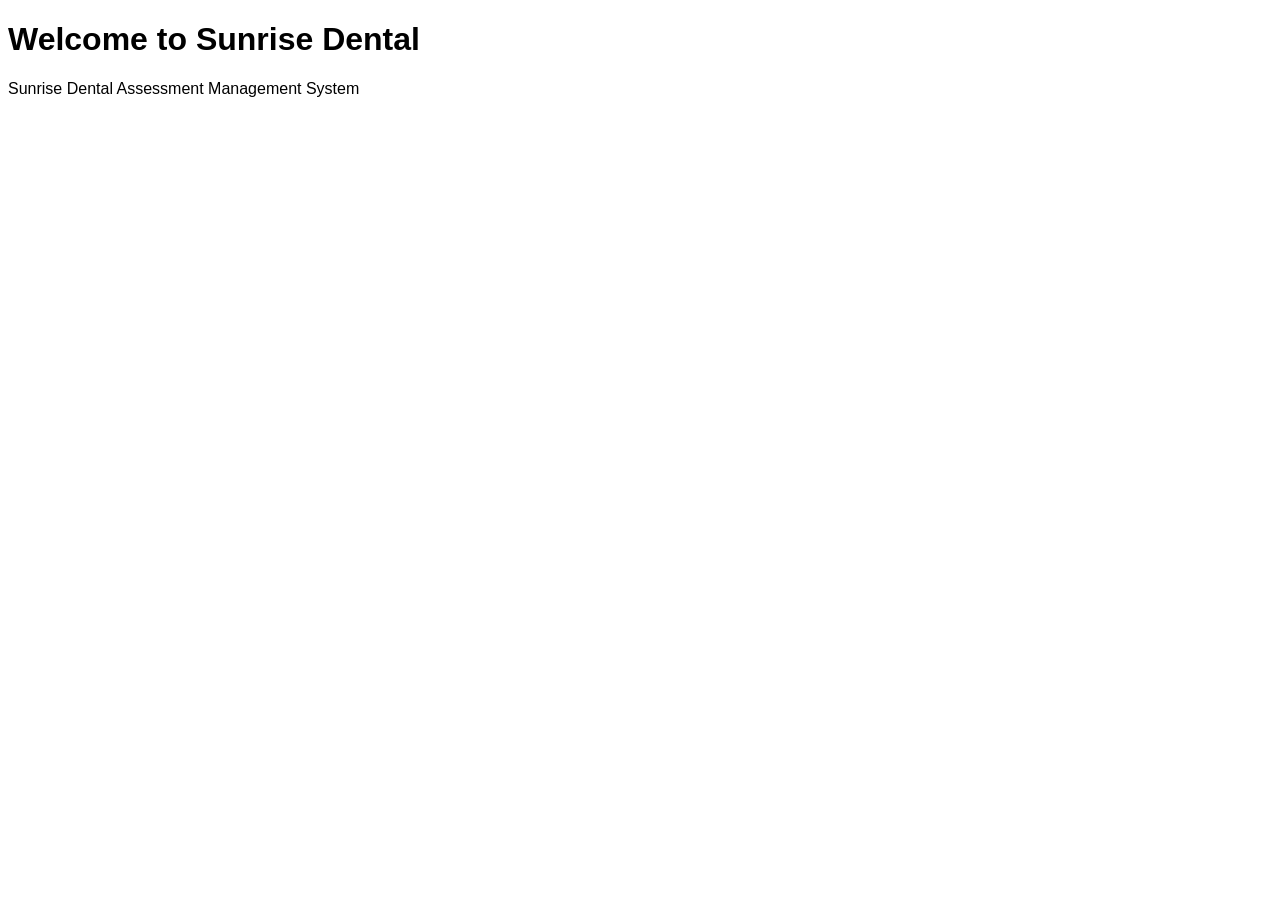
==== commit a2bb9baa: "Merge pull request #1 from Sheha-Fernando/feature/database-connection Feature/database connection" ====
--- a/src/main/webapp/index.html
+++ b/src/main/webapp/index.html
@@ -3,63 +3,15 @@
 <head>
     <meta charset="UTF-8">
     <meta name="viewport" content="width=device-width, initial-scale=1.0">
-    <title>Sunrise Dental - Sign In</title>
+    <title>Sunrise Dental</title>
     <link rel="stylesheet" href="css/style.css">
-    <link rel="stylesheet" href="css/login.css">
 </head>
+<script src="js/script.js"></script>
 <body>
 
-<div class="login-shell">
-    <div class="login-visual" aria-hidden="true"></div>
+<h1>Welcome to Sunrise Dental</h1>
 
-    <div class="login-form-side">
-        <div class="login-card">
-            <div class="login-brand">
-                <div class="visual-mark">
-                    <svg viewBox="0 0 24 24" fill="none" aria-hidden="true">
-                        <path d="M12 3c-2 0-3 1.1-4.1 1.1-1.6 0-2.9-1.1-4.6-1.1C2.2 3 1.5 4 1.5 5.6c0 5.6 1.7 14.4 3.9 14.4 1.4 0 1.7-2.9 2.9-2.9h7.4c1.2 0 1.5 2.9 2.9 2.9 2.2 0 3.9-8.8 3.9-14.4 0-1.6-.7-2.6-1.8-2.6-1.7 0-3 1.1-4.6 1.1C15 4.1 14 3 12 3z"
-                            stroke="currentColor" stroke-width="1.4" stroke-linejoin="round"/>
-                    </svg>
-                </div>
-                <div>
-                    <h1>Sunrise Dental</h1>
-                    <div class="login-tagline">Clinic Management System</div>
-                </div>
-            </div>
+<p>Sunrise Dental Assessment Management System</p>
 
-            <h2>Welcome back</h2>
-            <p class="login-subtitle">Sign in to continue.</p>
-
-            <div id="loginAlert" class="alert alert-error" role="alert"></div>
-
-            <form id="loginForm" novalidate>
-                <div class="form-group">
-                    <label for="username">Username</label>
-                    <input type="text" id="username" name="username" autocomplete="username" required>
-                    <p class="field-error" id="usernameError">Username is required.</p>
-                </div>
-
-                <div class="form-group">
-                    <label for="password">Password</label>
-                    <div class="password-field">
-                        <input type="password" id="password" name="password" autocomplete="current-password" required>
-                        <button type="button" class="password-toggle" id="togglePassword" aria-label="Show password">Show</button>
-                    </div>
-                    <p class="field-error" id="passwordError">Password is required.</p>
-                </div>
-
-                <button type="submit" class="btn btn-primary btn-block" id="loginButton">Sign in</button>
-            </form>
-
-            <p class="login-footer-note">Authorized clinic staff only.</p>
-            <p class="login-footer-note">
-                <button type="button" class="login-footer-link" id="forgotPasswordLink">Forgot your password? Contact your administrator.</button>
-            </p>
-        </div>
-    </div>
-</div>
-
-<script src="js/api.js"></script>
-<script src="js/login.js"></script>
 </body>
-</html>
+</html>
--- a/src/main/webapp/css/style.css
+++ b/src/main/webapp/css/style.css
@@ -1,2771 +1,3 @@
-/* Sunrise Dental - premium clinic design system */
-
-:root {
-    --color-bg: #FFFFFF;
-    --color-surface: #FFFFFF;
-    --color-sidebar-bg: #F7F7F5;
-    --color-surface-sunken: #F1F1EE;
-    --color-border: #E6E7E4;
-    --color-text: #202321;
-    --color-text-muted: #6B706D;
-    --color-text-faint: #9A9E9B;
-    --color-accent: #B89552;
-    --color-accent-dark: #8F7440;
-    --color-accent-tint: #F5EFE2;
-    --color-danger: #A6403A;
-    --color-danger-bg: #FBEEED;
-    --color-danger-border: #E9CBC8;
-    --color-success: #1E7A4B;
-    --color-success-bg: #E3F3E9;
-    --color-success-border: #A9DABE;
-    --color-info: #1D5D95;
-    --color-info-bg: #E3EDF7;
-    --color-info-border: #A9C8E3;
-
-    /* Centralized palette for Chart.js series, status pills, the sidebar's
-       active nav item, and stat-card dots - the single source every chart
-       and indicator in the app must reference instead of one-off hex. */
-    --sd-chart-1: #2A78D6;
-    --sd-chart-2: #1BAF7A;
-    --sd-chart-3: #EB6834;
-    --sd-chart-4: var(--color-accent);
-    --sd-chart-5: var(--color-info);
-    --sd-chart-6: var(--color-accent-dark);
-
-    --sd-status-active-bg: var(--color-success-bg);
-    --sd-status-active-text: var(--color-success);
-    --sd-status-scheduled-bg: var(--color-info-bg);
-    --sd-status-scheduled-text: var(--color-info);
-    --sd-status-cancelled-bg: var(--color-danger-bg);
-    --sd-status-cancelled-text: var(--color-danger);
-    --sd-status-onleave-bg: var(--color-surface-sunken);
-    --sd-status-onleave-text: var(--color-text-muted);
-
-    --sd-accent-tan-bg: var(--color-accent-tint);
-    --sd-accent-tan-text: var(--color-accent-dark);
-
-    --radius: 8px;
-    --radius-sm: 5px;
-    --shadow-sm: 0 1px 2px rgba(32, 35, 33, 0.06);
-    --shadow-md: 0 2px 8px rgba(32, 35, 33, 0.08);
-
-    --font: "Segoe UI", -apple-system, BlinkMacSystemFont, Roboto, Helvetica, Arial, sans-serif;
-
-    --sidebar-width: 232px;
-    --topbar-height: 60px;
-
-    /*
-     * z-index scale (lowest to highest) - do not introduce ad-hoc values:
-     *   base page content        auto (0)
-     *   sidebar / topbar chrome  10
-     *   dropdowns (profile menu) 20
-     *   modal overlay + modal    100
-     *   toast notifications      1000
-     */
-}
-
-* {
-    box-sizing: border-box;
-}
-
-html, body {
-    height: 100%;
-}
-
 body {
-    margin: 0;
-    font-family: var(--font);
-    background: var(--color-bg);
-    color: var(--color-text);
-    line-height: 1.5;
-    font-size: 14px;
-    -webkit-font-smoothing: antialiased;
-}
-
-a {
-    color: var(--color-accent-dark);
-}
-
-h1, h2, h3, h4 {
-    margin: 0 0 0.25rem 0;
-    font-weight: 600;
-    color: var(--color-text);
-    letter-spacing: -0.01em;
-    line-height: 1.3;
-}
-
-/* Explicit hierarchy - never rely on the browser's default heading sizes. */
-h1 { font-size: 1.5rem; }   /* ~24px: page title */
-h2 { font-size: 1.15rem; }  /* ~18px: section/modal title */
-h3 { font-size: 1rem; }     /* ~16px: sub-heading */
-h4 { font-size: 0.9rem; }   /* ~14px: minor heading */
-
-p {
-    margin: 0 0 0.75rem 0;
-}
-
-button {
-    font-family: inherit;
-}
-
-::selection {
-    background: var(--color-accent-tint);
-}
-
-/* ===================== Application shell ===================== */
-
-.app-shell {
-    display: flex;
-    min-height: 100vh;
-}
-
-.sidebar {
-    width: var(--sidebar-width);
-    flex-shrink: 0;
-    background: var(--color-sidebar-bg);
-    border-right: 1px solid var(--color-border);
-    display: flex;
-    flex-direction: column;
-    position: sticky;
-    top: 0;
-    height: 100vh;
-    z-index: 10;
-}
-
-.sidebar-brand {
-    padding: 1.25rem 1.25rem 1rem;
-    border-bottom: 1px solid var(--color-border);
-}
-
-.sidebar-brand .brand-name {
-    font-size: 1rem;
-    font-weight: 700;
-    letter-spacing: 0.06em;
-    color: var(--color-text);
-}
-
-.sidebar-brand .brand-tagline {
-    font-size: 0.74rem;
-    color: var(--color-text-muted);
-    margin-top: 0.15rem;
-    letter-spacing: 0.02em;
-}
-
-.sidebar-nav {
-    flex: 1;
-    padding: 0.75rem 0.6rem;
-    overflow-y: auto;
-}
-
-.sidebar-nav a {
-    display: flex;
-    align-items: center;
-    gap: 0.6rem;
-    padding: 0.55rem 0.75rem;
-    margin-bottom: 0.1rem;
-    border-radius: var(--radius-sm);
-    color: var(--color-text-muted);
-    text-decoration: none;
-    font-size: 0.88rem;
-    font-weight: 500;
-    border-left: 2px solid transparent;
-}
-
-.sidebar-nav a:hover {
-    background: var(--color-surface-sunken);
-    color: var(--color-text);
-}
-
-.sidebar-nav a.active {
-    background: var(--sd-accent-tan-bg);
-    color: var(--sd-accent-tan-text);
-    border-left-color: var(--color-accent);
-    font-weight: 600;
-}
-
-.sidebar-nav .nav-icon {
-    width: 1.1rem;
-    text-align: center;
-    font-size: 0.95rem;
-    flex-shrink: 0;
-}
-
-.sidebar-footer {
-    padding: 0.75rem;
-    border-top: 1px solid var(--color-border);
-}
-
-.sidebar-footer button {
-    width: 100%;
-}
-
-.topbar {
-    height: var(--topbar-height);
-    background: var(--color-surface);
-    border-bottom: 1px solid var(--color-border);
-    display: flex;
-    align-items: center;
-    justify-content: space-between;
-    padding: 0 1.5rem;
-    position: sticky;
-    top: 0;
-    z-index: 10;
-}
-
-.topbar-search {
-    position: relative;
-    flex: 1;
-    max-width: 380px;
-}
-
-.topbar-search-icon {
-    position: absolute;
-    left: 0.85rem;
-    top: 50%;
-    transform: translateY(-50%);
-    width: 15px;
-    height: 15px;
-    color: var(--color-text-faint);
-    pointer-events: none;
-    transition: color 0.15s ease;
-}
-
-.topbar-search input[type="search"] {
-    width: 100%;
-    border: 1px solid var(--color-border);
-    background: var(--color-surface-sunken);
-    border-radius: 999px;
-    padding: 0.5rem 0.9rem 0.5rem 2.4rem;
-    font-size: 0.85rem;
-    color: var(--color-text);
-    transition: border-color 0.15s ease, box-shadow 0.15s ease, background-color 0.15s ease;
-}
-
-.topbar-search input::placeholder {
-    color: var(--color-text-faint);
-}
-
-.topbar-search input:hover {
-    border-color: var(--color-text-faint);
-}
-
-.topbar-search input:focus {
-    outline: none;
-    background: var(--color-surface);
-    border-color: var(--color-accent);
-    box-shadow: 0 0 0 3px var(--color-accent-tint);
-}
-
-.topbar-search:focus-within .topbar-search-icon {
-    color: var(--color-accent-dark);
-}
-
-.topbar-search input::-webkit-search-cancel-button {
-    -webkit-appearance: none;
-    appearance: none;
-    height: 14px;
-    width: 14px;
-    margin-left: 0.4rem;
-    cursor: pointer;
-    background: currentColor;
-    color: var(--color-text-faint);
-    -webkit-mask-image: url("data:image/svg+xml;utf8,<svg xmlns='http://www.w3.org/2000/svg' viewBox='0 0 20 20'><path d='M5 5L15 15M15 5L5 15' stroke='black' stroke-width='2' stroke-linecap='round' fill='none'/></svg>");
-    mask-image: url("data:image/svg+xml;utf8,<svg xmlns='http://www.w3.org/2000/svg' viewBox='0 0 20 20'><path d='M5 5L15 15M15 5L5 15' stroke='black' stroke-width='2' stroke-linecap='round' fill='none'/></svg>");
-    -webkit-mask-size: contain;
-    mask-size: contain;
-}
-
-.topbar-user {
-    display: flex;
-    align-items: center;
-    gap: 0.75rem;
-    position: relative;
-}
-
-.topbar-user-info {
-    text-align: right;
-    line-height: 1.25;
-}
-
-.topbar-user-info .user-name {
-    font-size: 0.85rem;
-    font-weight: 600;
-    color: var(--color-text);
-}
-
-.topbar-user-info .user-role {
-    font-size: 0.74rem;
-    color: var(--color-text-muted);
-}
-
-.topbar-avatar {
-    width: 34px;
-    height: 34px;
-    border-radius: 50%;
-    background: var(--color-accent-tint);
-    color: var(--color-accent-dark);
-    display: flex;
-    align-items: center;
-    justify-content: center;
-    font-weight: 700;
-    font-size: 0.85rem;
-    cursor: pointer;
-    border: 1px solid var(--color-border);
-}
-
-.profile-menu {
-    position: absolute;
-    top: calc(100% + 8px);
-    right: 0;
-    background: var(--color-surface);
-    border: 1px solid var(--color-border);
-    border-radius: var(--radius);
-    box-shadow: var(--shadow-md);
-    min-width: 170px;
-    padding: 0.4rem;
-    display: none;
-    z-index: 20;
-}
-
-.profile-menu.open {
-    display: block;
-}
-
-.profile-menu-identity {
-    padding: 0.5rem 0.6rem 0.6rem;
-}
-
-.profile-menu-identity .user-name {
-    font-size: 0.88rem;
-}
-
-.profile-menu-divider {
-    height: 1px;
-    background: var(--color-border);
-    margin: 0.3rem 0;
-}
-
-.profile-menu a,
-.profile-menu button {
-    display: block;
-    width: 100%;
-    text-align: left;
-    padding: 0.5rem 0.6rem;
-    border-radius: var(--radius-sm);
-    border: none;
-    background: none;
-    font-size: 0.85rem;
-    color: var(--color-text);
-    text-decoration: none;
-    cursor: pointer;
-}
-
-.profile-menu a:hover,
-.profile-menu button:hover {
-    background: var(--color-surface-sunken);
-}
-
-.app-main {
-    flex: 1;
-    min-width: 0;
-}
-
-.page-content {
-    padding: 1.75rem 2rem 3rem;
-    max-width: 1600px;
-}
-
-.page-content.narrow {
-    max-width: 620px;
-}
-
-/* ===================== Page header ===================== */
-
-.page-header {
-    display: flex;
-    align-items: flex-start;
-    justify-content: space-between;
-    margin-bottom: 1.5rem;
-    gap: 1rem;
-}
-
-.page-header .back-link {
-    display: inline-block;
-    margin-bottom: 0.6rem;
-    font-size: 0.85rem;
-    text-decoration: none;
-    color: var(--color-text-muted);
-}
-
-.page-header .back-link:hover {
-    color: var(--color-accent-dark);
-}
-
-.page-header .page-subtitle {
-    color: var(--color-text-muted);
-    font-size: 0.9rem;
-    margin: 0;
-}
-
-.page-header-actions {
-    display: flex;
-    gap: 0.6rem;
-    flex-shrink: 0;
-}
-
-.tab-bar {
-    display: flex;
-    gap: 24px;
-    border-bottom: 1px solid var(--color-border);
-    margin-bottom: 1.5rem;
-}
-
-.tab-link {
-    background: none;
-    border: none;
-    border-bottom: 2px solid transparent;
-    margin-bottom: -1px;
-    padding: 0 0 0.6rem;
-    font: inherit;
-    font-size: 0.92rem;
-    font-weight: 600;
-    color: var(--color-text-muted);
-    cursor: pointer;
-}
-
-.tab-link:hover {
-    color: var(--color-text);
-}
-
-.tab-link.active {
-    color: var(--color-info);
-    border-bottom-color: var(--color-info);
-}
-
-.section-title {
-    font-size: 0.82rem;
-    font-weight: 700;
-    text-transform: uppercase;
-    letter-spacing: 0.05em;
-    color: var(--color-text-muted);
-    margin: 0 0 1rem 0;
-    padding-bottom: 0.6rem;
-    border-bottom: 1px solid var(--color-border);
-}
-
-/* A section title with a control (e.g. a search box) on the same line -
-   the row itself carries the divider so the title no longer needs its own. */
-.section-title-row {
-    display: flex;
-    align-items: center;
-    justify-content: space-between;
-    flex-wrap: wrap;
-    gap: 0.75rem;
-    margin-bottom: 1rem;
-    padding-bottom: 0.6rem;
-    border-bottom: 1px solid var(--color-border);
-}
-
-.section-title-row .section-title {
-    margin: 0;
-    padding: 0;
-    border-bottom: none;
-}
-
-.section-title-search {
-    position: relative;
-    width: 280px;
-    max-width: 100%;
-}
-
-.section-title-search input[type="search"] {
-    margin: 0;
-    padding-left: 2.3rem;
-}
-
-.section-title-search .toolbar-search-icon {
-    left: 0.75rem;
-}
-
-.section-title-search:focus-within .toolbar-search-icon {
-    color: var(--color-accent-dark);
-}
-
-/* ===================== Cards ===================== */
-
-.card {
-    background: var(--color-surface);
-    border: 1px solid var(--color-border);
-    border-radius: var(--radius);
-    box-shadow: var(--shadow-sm);
-    padding: 1.4rem;
-}
-
-.card + .card {
-    margin-top: 1rem;
-}
-
-.card-row {
-    display: grid;
-    grid-template-columns: repeat(auto-fit, minmax(180px, 1fr));
-    gap: 1rem;
-}
-
-/* Stat / KPI cards */
-
-.stat-card {
-    background: var(--color-surface);
-    border: 1px solid var(--color-border);
-    border-radius: var(--radius);
-    padding: 1.1rem 1.25rem;
-}
-
-.stat-card .stat-label {
-    font-size: 0.76rem;
-    text-transform: uppercase;
-    letter-spacing: 0.04em;
-    color: var(--color-text-muted);
-    margin-bottom: 0.4rem;
-}
-
-.stat-card .stat-value {
-    font-size: 1.7rem;
-    font-weight: 700;
-    color: var(--color-text);
-    letter-spacing: -0.01em;
-}
-
-.stat-card .stat-value.accent {
-    color: var(--color-accent-dark);
-}
-
-.stat-card .stat-meta {
-    font-size: 0.78rem;
-    color: var(--color-text-faint);
-    margin-top: 0.25rem;
-}
-
-/* ===================== Buttons ===================== */
-
-.btn {
-    display: inline-flex;
-    align-items: center;
-    justify-content: center;
-    gap: 0.4rem;
-    font: inherit;
-    font-weight: 600;
-    font-size: 0.87rem;
-    padding: 0.55rem 1.1rem;
-    border-radius: var(--radius-sm);
-    border: 1px solid transparent;
-    cursor: pointer;
-    transition: background-color 0.12s ease, border-color 0.12s ease, color 0.12s ease;
-    white-space: nowrap;
-    text-decoration: none;
-}
-
-.btn:focus-visible {
-    outline: 2px solid var(--color-accent);
-    outline-offset: 2px;
-}
-
-.btn:disabled {
-    cursor: not-allowed;
-    opacity: 0.55;
-}
-
-.btn-primary {
-    background: var(--color-text);
-    border-color: var(--color-text);
-    color: #fff;
-}
-
-.btn-primary:hover:not(:disabled) {
-    background: #34372F;
-    border-color: #34372F;
-}
-
-.btn-accent {
-    background: var(--color-accent);
-    border-color: var(--color-accent);
-    color: #fff;
-}
-
-.btn-accent:hover:not(:disabled) {
-    background: var(--color-accent-dark);
-    border-color: var(--color-accent-dark);
-}
-
-.btn-secondary {
-    background: var(--color-surface);
-    border-color: var(--color-border);
-    color: var(--color-text);
-}
-
-.btn-secondary:hover:not(:disabled) {
-    background: var(--color-surface-sunken);
-}
-
-.btn-danger {
-    background: var(--color-surface);
-    border-color: var(--color-danger-border);
-    color: var(--color-danger);
-}
-
-.btn-danger:hover:not(:disabled) {
-    background: var(--color-danger-bg);
-}
-
-.btn-sm {
-    padding: 0.35rem 0.7rem;
-    font-size: 0.8rem;
-}
-
-/* Compact inline action links used in appointment tables/detail pages */
-
-.action-links {
-    display: flex;
-    flex-wrap: wrap;
-    align-items: center;
-    gap: 0.5rem;
-    font-size: 0.83rem;
-    white-space: nowrap;
-}
-
-.action-links a,
-.action-links .link-btn {
-    background: none;
-    border: none;
-    padding: 0;
-    font: inherit;
-    font-weight: 600;
-    color: var(--color-accent-dark);
-    cursor: pointer;
-    text-decoration: none;
-}
-
-.action-links a:hover,
-.action-links .link-btn:hover {
-    text-decoration: underline;
-}
-
-.action-links .link-btn-danger {
-    color: var(--color-danger);
-}
-
-.action-links .action-sep {
-    color: var(--color-text-faint);
-}
-
-.btn-block {
-    width: 100%;
-}
-
-.btn-row {
-    display: flex;
-    gap: 0.6rem;
-    justify-content: flex-end;
-    margin-top: 1.4rem;
-}
-
-.btn-link {
-    background: none;
-    border: none;
-    color: var(--color-accent-dark);
-    font-weight: 600;
-    font-size: 0.85rem;
-    cursor: pointer;
-    padding: 0;
-}
-
-.btn-link:hover {
-    text-decoration: underline;
-}
-
-/* ===================== Forms ===================== */
-
-.form-group {
-    margin-bottom: 1.05rem;
-}
-
-.form-row {
-    display: grid;
-    grid-template-columns: 1fr 1fr;
-    gap: 1rem;
-}
-
-.inline-search-row {
-    display: flex;
-    align-items: stretch;
-    gap: 0.75rem;
-}
-
-.inline-search-row input {
-    flex: 1;
-    min-width: 0;
-}
-
-.inline-search-row .btn {
-    flex-shrink: 0;
-}
-
-label {
-    display: block;
-    font-size: 0.83rem;
-    font-weight: 600;
-    margin-bottom: 0.32rem;
-    color: var(--color-text);
-}
-
-label .optional {
-    font-weight: 400;
-    color: var(--color-text-faint);
-}
-
-input[type="text"],
-input[type="tel"],
-input[type="password"],
-input[type="date"],
-input[type="time"],
-input[type="search"],
-select,
-textarea {
-    width: 100%;
-    font: inherit;
-    font-size: 0.88rem;
-    padding: 0.55rem 0.7rem;
-    border: 1px solid var(--color-border);
-    border-radius: var(--radius-sm);
-    background: var(--color-surface);
-    color: var(--color-text);
-}
-
-input:focus-visible,
-select:focus-visible,
-textarea:focus-visible {
-    outline: none;
-    border-color: var(--color-accent);
-    box-shadow: 0 0 0 3px var(--color-accent-tint);
-}
-
-input[aria-invalid="true"],
-select[aria-invalid="true"] {
-    border-color: var(--color-danger);
-}
-
-.field-error {
-    display: none;
-    margin-top: 0.32rem;
-    font-size: 0.8rem;
-    color: var(--color-danger);
-}
-
-.field-error.visible {
-    display: block;
-}
-
-.password-input-row {
-    display: flex;
-    align-items: center;
-    gap: 0.65rem;
-}
-
-.password-input-row input {
-    flex: 1;
-    min-width: 0;
-}
-
-.password-input-row .link-btn {
-    flex-shrink: 0;
-    font-size: 0.82rem;
-}
-
-.working-days-checkboxes {
-    display: flex;
-    flex-wrap: wrap;
-    gap: 0.5rem 1rem;
-}
-
-.working-days-checkboxes label {
-    display: inline-flex;
-    align-items: center;
-    gap: 0.4rem;
-    font-size: 0.85rem;
-    font-weight: 400;
-    color: var(--color-text);
-    cursor: pointer;
-}
-
-.working-days-checkboxes input[type="checkbox"] {
-    width: auto;
-    margin: 0;
-    cursor: pointer;
-}
-
-.field-hint {
-    font-size: 0.78rem;
-    color: var(--color-text-faint);
-    margin-top: 0.3rem;
-}
-
-.password-field {
-    position: relative;
-}
-
-.password-field input {
-    padding-right: 2.7rem;
-}
-
-.password-toggle {
-    position: absolute;
-    right: 0.5rem;
-    top: 50%;
-    transform: translateY(-50%);
-    background: none;
-    border: none;
-    cursor: pointer;
-    font-size: 0.78rem;
-    font-weight: 600;
-    color: var(--color-text-muted);
-    padding: 0.3rem 0.4rem;
-}
-
-.password-toggle:hover {
-    color: var(--color-accent-dark);
-}
-
-/* ===================== Alerts / notifications ===================== */
-
-.alert {
-    display: none;
-    align-items: flex-start;
-    gap: 0.5rem;
-    border-radius: var(--radius-sm);
-    padding: 0.7rem 0.9rem;
-    font-size: 0.87rem;
-    margin-bottom: 1rem;
-    border: 1px solid transparent;
-}
-
-.alert.visible {
-    display: flex;
-}
-
-.alert-error {
-    background: var(--color-danger-bg);
-    border-color: var(--color-danger-border);
-    color: var(--color-danger);
-}
-
-.alert-success {
-    background: var(--color-success-bg);
-    border-color: var(--color-success-border);
-    color: var(--color-success);
-}
-
-.alert-info {
-    background: var(--color-info-bg);
-    border-color: var(--color-info-border);
-    color: var(--color-info);
-}
-
-.toast-stack {
-    position: fixed;
-    top: 1.25rem;
-    right: 1.25rem;
-    z-index: 1000;
-    display: flex;
-    flex-direction: column;
-    gap: 0.5rem;
-}
-
-.toast {
-    background: var(--color-text);
-    color: #fff;
-    padding: 0.7rem 1rem;
-    border-radius: var(--radius-sm);
-    font-size: 0.85rem;
-    box-shadow: var(--shadow-md);
-    max-width: 320px;
-    opacity: 0;
-    transform: translateY(-6px);
-    transition: opacity 0.15s ease, transform 0.15s ease;
-}
-
-.toast.visible {
-    opacity: 1;
-    transform: translateY(0);
-}
-
-.toast.toast-error {
-    background: var(--color-danger);
-}
-
-.toast.toast-success {
-    background: var(--color-success);
-}
-
-/* ===================== Badges ===================== */
-
-.badge {
-    display: inline-flex;
-    align-items: center;
-    gap: 0.35rem;
-    padding: 0.2rem 0.6rem 0.2rem 0.5rem;
-    border-radius: 999px;
-    font-size: 0.72rem;
-    font-weight: 700;
-    text-transform: uppercase;
-    letter-spacing: 0.03em;
-    white-space: nowrap;
-    border: 1px solid transparent;
-}
-
-/* A colored dot (matches the badge's own text color) plus a matching border
-   give each status three simultaneous, non-color-only signals - the dot,
-   the border, and the word itself - not just a subtle background tint. */
-.badge::before {
-    content: "";
-    width: 6px;
-    height: 6px;
-    border-radius: 50%;
-    background: currentColor;
-    flex-shrink: 0;
-}
-
-.badge-scheduled, .badge-confirmed {
-    background: var(--sd-status-scheduled-bg);
-    color: var(--sd-status-scheduled-text);
-    border-color: var(--color-info-border);
-}
-.badge-checked_in, .badge-in_treatment {
-    background: var(--color-accent-tint);
-    color: var(--color-accent-dark);
-    border-color: var(--color-accent);
-}
-.badge-completed, .badge-active {
-    background: var(--sd-status-active-bg);
-    color: var(--sd-status-active-text);
-    border-color: var(--color-success-border);
-}
-.badge-cancelled, .badge-no_show {
-    background: var(--sd-status-cancelled-bg);
-    color: var(--sd-status-cancelled-text);
-    border-color: var(--color-danger-border);
-}
-.badge-inactive, .badge-onleave, .badge-on_leave {
-    background: var(--sd-status-onleave-bg);
-    color: var(--sd-status-onleave-text);
-    border-color: var(--color-border);
-}
-.badge-upcoming {
-    background: var(--sd-status-scheduled-bg);
-    color: var(--sd-status-scheduled-text);
-    border-color: var(--color-info-border);
-}
-.badge-new {
-    background: var(--color-accent-tint);
-    color: var(--color-accent-dark);
-    border-color: var(--color-accent);
-}
-
-/* ===================== Tables ===================== */
-
-.table-wrap {
-    overflow-x: auto;
-    border: 1px solid var(--color-border);
-    border-radius: var(--radius);
-    background: var(--color-surface);
-}
-
-table.data-table {
-    width: 100%;
-    border-collapse: collapse;
-    font-size: 0.87rem;
-}
-
-table.data-table thead th {
-    text-align: left;
-    font-size: 0.74rem;
-    text-transform: uppercase;
-    letter-spacing: 0.04em;
-    color: var(--color-text-muted);
-    font-weight: 700;
-    padding: 0.7rem 1rem;
-    border-bottom: 1px solid var(--color-border);
-    background: var(--color-surface-sunken);
-    white-space: nowrap;
-}
-
-table.data-table tbody td {
-    padding: 0.75rem 1rem;
-    border-bottom: 1px solid var(--color-border);
-    color: var(--color-text);
-    vertical-align: middle;
-}
-
-.working-days-row {
-    display: flex;
-    flex-wrap: nowrap;
-    align-items: center;
-    gap: 5px;
-}
-
-.working-day-circle {
-    width: 22px;
-    height: 22px;
-    min-width: 22px;
-    border-radius: 50%;
-    display: flex;
-    align-items: center;
-    justify-content: center;
-    font-size: 11px;
-    font-weight: 700;
-    line-height: 1;
-}
-
-.working-day-circle.working {
-    background: #3B82F6;
-    color: #FFFFFF;
-}
-
-.working-day-circle.off {
-    background: #E5E7EB;
-    color: #9CA3AF;
-}
-
-table.data-table tbody tr:last-child td {
-    border-bottom: none;
-}
-
-table.data-table tbody tr.clickable {
-    cursor: pointer;
-}
-
-table.data-table tbody tr.clickable:hover {
-    background: var(--color-surface-sunken);
-}
-
-.table-primary-text {
-    font-weight: 600;
-    color: var(--color-text);
-}
-
-.table-muted-text {
-    color: var(--color-text-muted);
-    font-size: 0.85rem;
-}
-
-/* ===================== Filters / toolbar ===================== */
-
-.toolbar {
-    display: flex;
-    align-items: center;
-    gap: 0.75rem;
-    margin-bottom: 1.1rem;
-    flex-wrap: wrap;
-}
-
-.toolbar .toolbar-search {
-    position: relative;
-    flex: 1;
-    min-width: 200px;
-}
-
-.toolbar-search-icon {
-    position: absolute;
-    left: 0.75rem;
-    top: 50%;
-    transform: translateY(-50%);
-    width: 15px;
-    height: 15px;
-    color: var(--color-text-faint);
-    pointer-events: none;
-    transition: color 0.15s ease;
-}
-
-.toolbar-search input[type="search"] {
-    padding-left: 2.3rem;
-}
-
-.toolbar-search:focus-within .toolbar-search-icon {
-    color: var(--color-accent-dark);
-}
-
-.toolbar select,
-.toolbar input[type="date"] {
-    width: auto;
-    min-width: 140px;
-}
-
-.segmented {
-    display: inline-flex;
-    border: 1px solid var(--color-border);
-    border-radius: var(--radius-sm);
-    overflow: hidden;
-}
-
-.segmented button {
-    border: none;
-    background: var(--color-surface);
-    color: var(--color-text-muted);
-    padding: 0.45rem 0.9rem;
-    font-size: 0.83rem;
-    font-weight: 600;
-    cursor: pointer;
-}
-
-.segmented button + button {
-    border-left: 1px solid var(--color-border);
-}
-
-.segmented button.active {
-    background: var(--color-accent-tint);
-    color: var(--color-accent-dark);
-}
-
-/* ===================== Tabs ===================== */
-
-.tabs {
-    display: flex;
-    gap: 1.5rem;
-    border-bottom: 1px solid var(--color-border);
-    margin-bottom: 1.25rem;
-}
-
-.tabs button {
-    background: none;
-    border: none;
-    padding: 0.6rem 0;
-    font-size: 0.87rem;
-    font-weight: 600;
-    color: var(--color-text-muted);
-    cursor: pointer;
-    border-bottom: 2px solid transparent;
-    margin-bottom: -1px;
-}
-
-.tabs button.active {
-    color: var(--color-text);
-    border-bottom-color: var(--color-accent);
-}
-
-/* ===================== Key/value detail blocks ===================== */
-
-.detail-grid {
-    display: grid;
-    grid-template-columns: 1fr 1fr;
-    gap: 1rem 2rem;
-}
-
-.detail-item .detail-label {
-    font-size: 0.74rem;
-    text-transform: uppercase;
-    letter-spacing: 0.03em;
-    color: var(--color-text-muted);
-    margin-bottom: 0.2rem;
-}
-
-.detail-item .detail-value {
-    font-size: 0.95rem;
-    font-weight: 600;
-    color: var(--color-text);
-}
-
-/* ===================== My Profile ===================== */
-
-.btn-icon {
-    width: 14px;
-    height: 14px;
-    flex-shrink: 0;
-}
-
-.detail-item .detail-label {
-    display: flex;
-    align-items: center;
-    gap: 0.3rem;
-}
-
-.detail-label-icon {
-    width: 12px;
-    height: 12px;
-    flex-shrink: 0;
-    color: var(--color-text-faint);
-}
-
-.profile-identity {
-    display: flex;
-    align-items: center;
-    gap: 0.9rem;
-    padding-bottom: 1.1rem;
-    margin-bottom: 1.1rem;
-    border-bottom: 1px solid var(--color-border);
-}
-
-.profile-avatar {
-    width: 52px;
-    height: 52px;
-    min-width: 52px;
-    border-radius: 50%;
-    background: var(--color-accent-tint);
-    color: var(--color-accent-dark);
-    display: flex;
-    align-items: center;
-    justify-content: center;
-    font-weight: 700;
-    font-size: 1.1rem;
-    border: 1px solid var(--color-border);
-}
-
-.profile-name {
-    font-size: 1.05rem;
-    font-weight: 700;
-    color: var(--color-text);
-}
-
-.profile-role {
-    font-size: 0.82rem;
-    color: var(--color-text-muted);
-    margin-top: 0.1rem;
-}
-
-.profile-section {
-    margin-top: 1.1rem;
-    padding-top: 1.1rem;
-    border-top: 1px solid var(--color-border);
-}
-
-.profile-working-days {
-    display: flex;
-    gap: 0.5rem;
-    margin-top: 0.4rem;
-    flex-wrap: wrap;
-}
-
-.profile-day {
-    display: flex;
-    flex-direction: column;
-    align-items: center;
-    gap: 0.3rem;
-    font-size: 0.68rem;
-    color: var(--color-text-faint);
-}
-
-.profile-day-circle {
-    width: 26px;
-    height: 26px;
-    border-radius: 50%;
-    display: flex;
-    align-items: center;
-    justify-content: center;
-    font-size: 0.72rem;
-    font-weight: 700;
-}
-
-.profile-day-circle.working {
-    background: var(--color-accent-tint);
-    color: var(--color-accent-dark);
-}
-
-.profile-day-circle.off {
-    background: var(--color-surface-sunken);
-    color: var(--color-text-faint);
-}
-
-.profile-assisting-row {
-    display: flex;
-    align-items: center;
-    gap: 0.5rem;
-    font-size: 0.95rem;
-    font-weight: 600;
-    color: var(--color-text);
-    margin-top: 0.3rem;
-}
-
-.profile-assisting-row svg {
-    width: 16px;
-    height: 16px;
-    color: var(--color-accent-dark);
-    flex-shrink: 0;
-}
-
-/* ===================== Empty / loading / skeleton states ===================== */
-
-.empty-state {
-    text-align: center;
-    padding: 3rem 1rem;
-    color: var(--color-text-muted);
-}
-
-.empty-state .empty-title {
-    font-weight: 600;
-    color: var(--color-text);
-    margin-bottom: 0.3rem;
-}
-
-.empty-state .empty-desc {
-    font-size: 0.87rem;
-}
-
-.loading-inline {
-    display: inline-flex;
-    align-items: center;
-    gap: 0.5rem;
-    color: var(--color-text-muted);
-    font-size: 0.87rem;
-    padding: 1.5rem 0;
-}
-
-.loading-inline[hidden] {
-    display: none;
-}
-
-.spinner {
-    width: 1rem;
-    height: 1rem;
-    border: 2px solid var(--color-border);
-    border-top-color: var(--color-accent);
-    border-radius: 50%;
-    animation: spin 0.7s linear infinite;
-}
-
-@keyframes spin {
-    to { transform: rotate(360deg); }
-}
-
-.skeleton-row {
-    height: 2.6rem;
-    background: linear-gradient(90deg, var(--color-surface-sunken) 25%, #e9e9e6 37%, var(--color-surface-sunken) 63%);
-    background-size: 400% 100%;
-    animation: skeleton 1.4s ease infinite;
-    border-radius: var(--radius-sm);
-    margin-bottom: 0.5rem;
-}
-
-@keyframes skeleton {
-    0% { background-position: 100% 50%; }
-    100% { background-position: 0 50%; }
-}
-
-/* ===================== Charts ===================== */
-
-.chart-grid {
-    display: grid;
-    grid-template-columns: 1.4fr 1fr;
-    gap: 1rem;
-    margin-top: 1rem;
-}
-
-.chart-grid.single {
-    grid-template-columns: 1fr;
-}
-
-.summary-grid {
-    display: grid;
-    grid-template-columns: 1fr 1fr;
-    align-items: stretch;
-    gap: 1rem;
-}
-
-.summary-grid > .card {
-    width: 100%;
-    height: 100%;
-}
-
-/* Cards side by side in the grid are adjacent siblings too, so the general
-   stacked-card spacing rule above would otherwise still push the second one
-   down by margin-top - cancel it here since the grid's own gap already
-   provides the spacing between them. */
-.summary-grid > .card + .card {
-    margin-top: 0;
-}
-
-.chart-card {
-    background: var(--color-surface);
-    border: 1px solid var(--color-border);
-    border-radius: var(--radius);
-    box-shadow: var(--shadow-sm);
-    padding: 1.4rem;
-    display: flex;
-    flex-direction: column;
-}
-
-.chart-card-header {
-    display: flex;
-    align-items: baseline;
-    justify-content: space-between;
-    gap: 0.75rem;
-    margin-bottom: 0.9rem;
-}
-
-.chart-card-caption {
-    font-size: 0.78rem;
-    color: var(--color-text-faint);
-}
-
-.chart-canvas-wrap {
-    position: relative;
-    height: 240px;
-    width: 100%;
-}
-
-.chart-legend {
-    display: flex;
-    flex-wrap: wrap;
-    gap: 0.6rem 1.1rem;
-    margin-top: 1rem;
-    justify-content: center;
-}
-
-.chart-legend-item {
-    display: inline-flex;
-    align-items: center;
-    gap: 0.4rem;
-    font-size: 0.8rem;
-    color: var(--color-text-muted);
-}
-
-.chart-legend-dot {
-    width: 0.6rem;
-    height: 0.6rem;
-    border-radius: 50%;
-    flex-shrink: 0;
-}
-
-.chart-legend-value {
-    font-weight: 700;
-    color: var(--color-text);
-}
-
-.chart-skeleton {
-    height: 240px;
-    background: linear-gradient(90deg, var(--color-surface-sunken) 25%, #e9e9e6 37%, var(--color-surface-sunken) 63%);
-    background-size: 400% 100%;
-    animation: skeleton 1.4s ease infinite;
-    border-radius: var(--radius-sm);
-}
-
-.chart-empty,
-.chart-error {
-    height: 240px;
-    display: flex;
-    flex-direction: column;
-    align-items: center;
-    justify-content: center;
-    text-align: center;
-    color: var(--color-text-muted);
-    font-size: 0.87rem;
-    gap: 0.6rem;
-}
-
-.chart-error .btn {
-    margin-top: 0.2rem;
-}
-
-/* ===================== Activity feed / status summary ===================== */
-
-.activity-feed {
-    display: flex;
-    flex-direction: column;
-}
-
-.activity-row {
-    display: flex;
-    align-items: flex-start;
-    gap: 0.75rem;
-    padding: 0.6rem 0;
-    border-bottom: 1px solid var(--color-border);
-}
-
-.activity-row:last-child {
-    border-bottom: none;
-}
-
-.activity-dot {
-    width: 0.5rem;
-    height: 0.5rem;
-    border-radius: 50%;
-    margin-top: 0.4rem;
-    flex-shrink: 0;
-}
-
-.activity-text {
-    font-size: 0.87rem;
-    color: var(--color-text);
-}
-
-.activity-time {
-    font-size: 0.78rem;
-    color: var(--color-text-faint);
-    white-space: nowrap;
-}
-
-.status-summary-row {
-    display: grid;
-    grid-template-columns: repeat(3, 1fr);
-    gap: 0.75rem;
-}
-
-.status-summary-item {
-    min-width: 0;
-    border: 1px solid var(--color-border);
-    border-radius: var(--radius-sm);
-    padding: 0.8rem 1rem;
-    display: flex;
-    align-items: center;
-    gap: 0.65rem;
-}
-
-/* A row with only one or two items looks sparse if each one stretches to
-   fill the whole row - size those to their content instead of stretching. */
-.status-summary-row.compact {
-    display: flex;
-    flex-wrap: nowrap;
-}
-
-.status-summary-row.compact .status-summary-item {
-    flex: 0 1 200px;
-}
-
-.status-summary-dot {
-    width: 0.7rem;
-    height: 0.7rem;
-    border-radius: 50%;
-    flex-shrink: 0;
-}
-
-.status-summary-count {
-    font-size: 1.5rem;
-    font-weight: 600;
-    line-height: 1.1;
-    color: var(--color-text);
-    letter-spacing: -0.01em;
-    white-space: nowrap;
-}
-
-.status-summary-label {
-    font-size: 0.7rem;
-    font-weight: 600;
-    text-transform: uppercase;
-    letter-spacing: 0.03em;
-    color: var(--color-text-muted);
-    margin-top: 0.1rem;
-    white-space: nowrap;
-}
-
-@media (max-width: 1024px) {
-    .chart-grid,
-    .summary-grid {
-        grid-template-columns: 1fr;
-    }
-}
-
-/* ===================== Modal ===================== */
-
-.modal-overlay {
-    position: fixed;
-    inset: 0;
-    background: rgba(32, 35, 33, 0.4);
-    display: none;
-    align-items: center;
-    justify-content: center;
-    z-index: 100;
-    padding: 1rem;
-}
-
-.modal-overlay.open {
-    display: flex;
-}
-
-.modal {
-    background: var(--color-surface);
-    border-radius: var(--radius);
-    box-shadow: var(--shadow-md);
-    width: 100%;
-    max-width: 460px;
-    padding: 1.5rem;
-    max-height: calc(100vh - 3rem);
-    overflow-y: auto;
-}
-
-.modal h2 {
-    font-size: 1.05rem;
-}
-
-.modal-close {
-    float: right;
-    background: none;
-    border: none;
-    font-size: 1.1rem;
-    color: var(--color-text-muted);
-    cursor: pointer;
-    line-height: 1;
-}
-
-/* ===================== Availability slot grid ===================== */
-
-.availability-grid {
-    display: grid;
-    grid-template-columns: repeat(auto-fill, minmax(84px, 1fr));
-    gap: 0.5rem;
-    margin-top: 0.5rem;
-}
-
-.availability-slot {
-    padding: 0.45rem 0.4rem;
-    border-radius: var(--radius-sm);
-    border: 1px solid var(--color-border);
-    background: var(--color-surface);
-    font-size: 0.82rem;
-    font-weight: 600;
-    text-align: center;
-    cursor: pointer;
-    color: var(--color-text);
-}
-
-.availability-slot:hover {
-    border-color: var(--color-accent);
-}
-
-.availability-slot.selected {
-    background: var(--color-text);
-    border-color: var(--color-text);
-    color: #fff;
-}
-
-.availability-slot.booked {
-    background: var(--color-surface-sunken);
-    border-color: var(--color-border);
-    color: var(--color-text-faint);
-    cursor: not-allowed;
-    text-decoration: line-through;
-}
-
-/* ===================== Schedule (appointments day view) ===================== */
-
-.schedule-list {
-    border: 1px solid var(--color-border);
-    border-radius: var(--radius);
-    background: var(--color-surface);
-    overflow: hidden;
-}
-
-.schedule-row {
-    display: flex;
-    align-items: center;
-    gap: 1.25rem;
-    padding: 0.85rem 1.1rem;
-    border-bottom: 1px solid var(--color-border);
-    cursor: pointer;
-}
-
-.schedule-row:last-child {
-    border-bottom: none;
-}
-
-.schedule-row:hover {
-    background: var(--color-surface-sunken);
-}
-
-.schedule-row.static {
-    cursor: default;
-    border-bottom: none;
-}
-
-.schedule-row.static:hover {
-    background: none;
-}
-
-.schedule-time {
-    width: 68px;
-    flex-shrink: 0;
-    font-weight: 700;
-    font-size: 0.88rem;
-    color: var(--color-text);
-}
-
-.schedule-main {
-    flex: 1;
-    min-width: 0;
-}
-
-.schedule-patient {
-    font-weight: 600;
-    font-size: 0.92rem;
-}
-
-.schedule-meta {
-    font-size: 0.8rem;
-    color: var(--color-text-muted);
-    margin-top: 0.1rem;
-}
-
-/* ===================== Receipt ===================== */
-
-.receipt {
-    border: 1px dashed var(--color-border);
-    border-radius: var(--radius);
-    padding: 1.5rem;
-    margin-top: 1.1rem;
-}
-
-.receipt-header {
-    text-align: center;
-    margin-bottom: 1.25rem;
-}
-
-.receipt-header .clinic-name {
-    font-size: 1.1rem;
-    font-weight: 700;
-    letter-spacing: 0.03em;
-    color: var(--color-text);
-}
-
-.receipt-header .clinic-location {
-    font-size: 0.8rem;
-    color: var(--color-text-muted);
-}
-
-.receipt-line {
-    display: flex;
-    justify-content: space-between;
-    padding: 0.35rem 0;
-    font-size: 0.9rem;
-}
-
-.receipt-divider {
-    border: none;
-    border-top: 1px solid var(--color-border);
-    margin: 0.75rem 0;
-}
-
-.receipt-total {
-    display: flex;
-    justify-content: space-between;
-    font-size: 1.1rem;
-    font-weight: 700;
-    color: var(--color-text);
-    padding-top: 0.5rem;
-}
-
-.receipt-footer {
-    text-align: center;
-    margin-top: 1.25rem;
-    font-size: 0.82rem;
-    color: var(--color-text-muted);
-}
-
-/* ===================== Help page ===================== */
-
-.help-section {
-    margin-bottom: 1.75rem;
-}
-
-.help-section h3 {
-    color: var(--color-text);
-    font-size: 0.98rem;
-}
-
-.help-section ol {
-    padding-left: 1.25rem;
-}
-
-.help-section li {
-    margin-bottom: 0.3rem;
-}
-
-/* ===================== Access denied ===================== */
-
-.access-denied {
-    text-align: center;
-    padding: 4rem 1rem;
-}
-
-.access-denied .ad-code {
-    font-size: 0.78rem;
-    letter-spacing: 0.08em;
-    color: var(--color-text-faint);
-    text-transform: uppercase;
-    margin-bottom: 0.5rem;
-}
-
-.access-denied h1 {
-    font-size: 1.3rem;
-}
-
-.access-denied p {
-    color: var(--color-text-muted);
-    max-width: 380px;
-    margin: 0.5rem auto 1.5rem;
-}
-
-/* ===================== Responsive ===================== */
-
-@media (max-width: 900px) {
-    .sidebar {
-        width: 72px;
-    }
-
-    .sidebar-brand .brand-tagline {
-        display: none;
-    }
-
-    .sidebar-nav a span.nav-label {
-        display: none;
-    }
-
-    .sidebar-brand .brand-name {
-        font-size: 0.7rem;
-    }
-}
-
-@media (max-width: 720px) {
-    .form-row,
-    .detail-grid,
-    .card-row {
-        grid-template-columns: 1fr;
-    }
-
-    .inline-search-row {
-        flex-direction: column;
-    }
-
-    .status-summary-row:not(.compact) {
-        grid-template-columns: repeat(2, 1fr) !important;
-    }
-
-    .status-summary-row.compact {
-        flex-wrap: wrap;
-    }
-
-    .status-summary-count,
-    .status-summary-label {
-        white-space: normal;
-    }
-
-    .page-content {
-        padding: 1.25rem 1rem 2.5rem;
-    }
-
-    .topbar-search {
-        display: none;
-    }
-}
-
-/* ===================== Reports ===================== */
-
-.text-right {
-    text-align: right;
-}
-
-/* table.data-table thead th sets text-align:left with higher specificity
-   than the .text-right utility alone - this beats it back for numeric
-   column headers so they actually line up with their right-aligned data. */
-table.data-table thead th.text-right {
-    text-align: right;
-}
-
-table.data-table tfoot td {
-    padding: 0.75rem 1rem;
-    border-top: 2px solid var(--color-border);
-    background: var(--color-surface-sunken);
-    color: var(--color-text);
-    font-weight: 700;
-}
-
-.custom-range-fields {
-    display: flex;
-    align-items: center;
-    gap: 0.5rem;
-    flex-wrap: wrap;
-}
-
-.custom-range-fields label {
-    font-size: 0.8rem;
-    color: var(--color-text-muted);
-}
-
-.custom-range-fields input[type="date"] {
-    width: auto;
-}
-
-@media (max-width: 720px) {
-    .custom-range-fields {
-        width: 100%;
-    }
-}
-
-/* ===================== Print ===================== */
-
-@media print {
-    .sidebar,
-    .topbar,
-    .no-print {
-        display: none !important;
-    }
-
-    .app-main {
-        margin: 0 !important;
-    }
-
-    .page-content {
-        /* A flush 0 here would let chart tick labels/last columns butt
-           right up against the page edge and clip - keep a small margin. */
-        padding: 0.3in 0.35in !important;
-        max-width: none !important;
-    }
-
-    body {
-        background: #fff !important;
-    }
-
-    .card,
-    .chart-card {
-        box-shadow: none !important;
-        border-color: #ccc !important;
-        break-inside: avoid;
-    }
-
-    .chart-canvas-wrap {
-        height: 180px !important;
-    }
-
-    .chart-skeleton,
-    .loading-inline {
-        display: none !important;
-    }
-}
-
-/* ===================== Dentist Dashboard (redesign) =====================
-   Scoped entirely under .dentist-dashboard / dd- prefixed classes so this
-   cannot affect the Admin/Receptionist/Billing/Clinical Assistant dashboard
-   layouts, which keep using the generic .card/.status-summary-row/etc rules
-   above. */
-
-.dentist-dashboard {
-    display: flex;
-    flex-direction: column;
-    gap: 1.25rem;
-}
-
-.dd-stats-row {
-    display: grid;
-    grid-template-columns: repeat(3, 1fr);
-    gap: 12px;
-}
-
-.dd-stat-card {
-    background: #FAF8F2;
-    border-radius: 8px;
-    padding: 0.9rem 1.1rem;
-}
-
-.dd-stat-value {
-    font-size: 1.6rem;
-    font-weight: 700;
-    color: var(--color-text);
-    line-height: 1.1;
-}
-
-.dd-stat-label {
-    font-size: 0.78rem;
-    color: var(--color-text-muted);
-    margin-top: 0.3rem;
-}
-
-.dd-card {
-    background: var(--color-surface);
-    border: 1px solid var(--color-border);
-    border-radius: 12px;
-    padding: 1.25rem;
-}
-
-.dd-next-patient {
-    display: flex;
-    justify-content: space-between;
-    align-items: center;
-    gap: 1rem;
-    flex-wrap: wrap;
-}
-
-.dd-next-patient-left {
-    display: flex;
-    align-items: center;
-    gap: 0.85rem;
-    min-width: 0;
-}
-
-.dd-avatar {
-    width: 44px;
-    height: 44px;
-    min-width: 44px;
-    border-radius: 50%;
-    background: #E3EDF7;
-    color: #1D5D95;
-    display: flex;
-    align-items: center;
-    justify-content: center;
-    font-weight: 700;
-    font-size: 0.92rem;
-}
-
-.dd-next-patient-label {
-    font-size: 0.72rem;
-    font-weight: 700;
-    text-transform: uppercase;
-    letter-spacing: 0.04em;
-    color: var(--color-text-muted);
-    margin-bottom: 0.2rem;
-}
-
-.dd-next-patient-name {
-    font-size: 1rem;
-    font-weight: 700;
-    color: var(--color-text);
-    overflow-wrap: break-word;
-}
-
-.dd-next-patient-treatment {
-    font-size: 0.85rem;
-    color: var(--color-text-muted);
-    margin-top: 0.1rem;
-    overflow-wrap: break-word;
-}
-
-.dd-next-patient-right {
-    text-align: right;
-    flex-shrink: 0;
-}
-
-.dd-next-patient-time {
-    font-size: 1.1rem;
-    font-weight: 700;
-    color: var(--color-text);
-}
-
-.dd-next-patient-date {
-    font-size: 0.8rem;
-    color: var(--color-text-muted);
-    margin-top: 0.15rem;
-}
-
-.dd-analytics-row {
-    display: grid;
-    grid-template-columns: 1fr 1fr;
-    gap: 12px;
-}
-
-.dd-card-header {
-    display: flex;
-    align-items: baseline;
-    justify-content: space-between;
-    margin-bottom: 0.9rem;
-    gap: 0.75rem;
-}
-
-.dd-card-title {
-    font-size: 0.95rem;
-    font-weight: 700;
-    color: var(--color-text);
-    margin: 0;
-}
-
-.dd-card-caption {
-    font-size: 0.78rem;
-    color: var(--color-text-faint);
-    white-space: nowrap;
-}
-
-.dd-donut-wrap {
-    position: relative;
-    height: 190px;
-    width: 100%;
-    max-width: 220px;
-    margin: 0 auto;
-}
-
-.dd-donut-center {
-    position: absolute;
-    top: 50%;
-    left: 50%;
-    transform: translate(-50%, -50%);
-    text-align: center;
-    pointer-events: none;
-}
-
-.dd-donut-center-value {
-    font-size: 1.5rem;
-    font-weight: 700;
-    color: var(--color-text);
-    line-height: 1.1;
-}
-
-.dd-donut-center-label {
-    font-size: 0.68rem;
-    color: var(--color-text-muted);
-    text-transform: uppercase;
-    letter-spacing: 0.03em;
-    margin-top: 0.1rem;
-}
-
-.dd-legend {
-    display: flex;
-    flex-wrap: wrap;
-    justify-content: center;
-    gap: 0.5rem 1rem;
-    margin-top: 1.1rem;
-}
-
-.dd-legend-item {
-    display: inline-flex;
-    align-items: center;
-    gap: 0.4rem;
-    font-size: 0.82rem;
-    color: var(--color-text);
-}
-
-.dd-legend-swatch {
-    width: 0.6rem;
-    height: 0.6rem;
-    border-radius: 2px;
-    flex-shrink: 0;
-}
-
-.dd-line-wrap {
-    position: relative;
-    height: 190px;
-    width: 100%;
-}
-
-.dd-summary {
-    text-align: center;
-    font-size: 0.87rem;
-    color: var(--color-text-muted);
-    margin: 1.1rem 0 0;
-}
-
-.dd-schedule-row {
-    display: flex;
-    align-items: center;
-    gap: 1rem;
-    padding: 0.7rem 0;
-    border-bottom: 1px solid var(--color-border);
-}
-
-.dd-schedule-row:last-child {
-    border-bottom: none;
-}
-
-.dd-schedule-time {
-    width: 64px;
-    flex-shrink: 0;
-    font-size: 0.85rem;
-    font-weight: 600;
-    color: var(--color-text);
-}
-
-.dd-schedule-main {
-    flex: 1;
-    min-width: 0;
-}
-
-.dd-schedule-patient {
-    font-size: 0.92rem;
-    font-weight: 600;
-    color: var(--color-text);
-    overflow-wrap: break-word;
-}
-
-.dd-schedule-treatment {
-    font-size: 0.8rem;
-    color: var(--color-text-muted);
-    margin-top: 0.1rem;
-    overflow-wrap: break-word;
-}
-
-.dd-status-pill {
-    display: inline-flex;
-    align-items: center;
-    gap: 0.4rem;
-    padding: 0.3rem 0.7rem;
-    border-radius: 999px;
-    font-size: 0.76rem;
-    font-weight: 700;
-    text-transform: capitalize;
-    flex-shrink: 0;
-    white-space: nowrap;
-}
-
-.dd-status-dot {
-    width: 0.4rem;
-    height: 0.4rem;
-    border-radius: 50%;
-    flex-shrink: 0;
-}
-
-.dd-status-completed {
-    background: var(--color-success-bg);
-    color: var(--color-success);
-}
-
-.dd-status-completed .dd-status-dot {
-    background: var(--color-success);
-}
-
-.dd-status-checked-in {
-    background: var(--color-accent-tint);
-    color: var(--color-accent-dark);
-}
-
-.dd-status-checked-in .dd-status-dot {
-    background: var(--color-accent);
-}
-
-.dd-status-scheduled {
-    background: var(--color-info-bg);
-    color: var(--color-info);
-}
-
-.dd-status-scheduled .dd-status-dot {
-    background: var(--color-info);
-}
-
-.dd-status-cancelled {
-    background: var(--color-danger-bg);
-    color: var(--color-danger);
-}
-
-.dd-status-cancelled .dd-status-dot {
-    background: var(--color-danger);
-}
-
-.dd-empty {
-    text-align: center;
-    color: var(--color-text-muted);
-    font-size: 0.87rem;
-    padding: 1.5rem 0;
-}
-
-@media (max-width: 900px) {
-    .dd-analytics-row {
-        grid-template-columns: 1fr;
-    }
-}
-
-@media (max-width: 720px) {
-    .dd-stats-row {
-        grid-template-columns: 1fr;
-    }
-
-    .dd-next-patient {
-        flex-direction: column;
-        align-items: flex-start;
-    }
-
-    .dd-next-patient-right {
-        text-align: left;
-    }
-}
-
-@media (max-width: 480px) {
-    /* At phone width the 64px time column leaves too little room for a
-       long patient name beside a status pill - wrap the row so time/pill
-       share the top line and the name/treatment get the full row width
-       underneath, indented to line up under where the name normally sits. */
-    .dd-schedule-row {
-        flex-wrap: wrap;
-        row-gap: 0.3rem;
-    }
-
-    .dd-schedule-time {
-        order: 1;
-    }
-
-    .dd-status-pill {
-        order: 2;
-        margin-left: auto;
-    }
-
-    .dd-schedule-main {
-        order: 3;
-        flex-basis: 100%;
-        padding-left: calc(64px + 1rem);
-    }
-}
-
-/* ============== Clinical Assistant Dashboard (redesign) ==============
-   Scoped entirely under .clinical-assistant-dashboard / ca- prefixed
-   classes so this cannot affect the Admin/Receptionist/Billing/Dentist
-   dashboard layouts. */
-
-.clinical-assistant-dashboard {
-    display: flex;
-    flex-direction: column;
-    gap: 1.25rem;
-}
-
-.ca-context-bar {
-    background: var(--color-surface);
-    border: 1px solid var(--color-border);
-    border-radius: 12px;
-    padding: 0.85rem 1.1rem;
-    display: flex;
-    justify-content: space-between;
-    align-items: center;
-    gap: 1rem;
-    flex-wrap: wrap;
-}
-
-.ca-context-left,
-.ca-context-right {
-    display: flex;
-    align-items: center;
-    gap: 0.5rem;
-    min-width: 0;
-    flex-wrap: wrap;
-}
-
-.ca-context-icon {
-    font-size: 1.05rem;
-    color: var(--color-info);
-    flex-shrink: 0;
-}
-
-.ca-context-label {
-    font-size: 0.85rem;
-    color: var(--color-text-muted);
-    flex-shrink: 0;
-}
-
-.ca-context-value {
-    font-size: 0.92rem;
-    font-weight: 700;
-    color: var(--color-text);
-    overflow-wrap: break-word;
-}
-
-.ca-context-time {
-    font-size: 0.85rem;
-    color: var(--color-text-muted);
-    white-space: nowrap;
-}
-
-.ca-stats-row {
-    display: grid;
-    grid-template-columns: repeat(3, 1fr);
-    gap: 12px;
-}
-
-.ca-stat-card {
-    background: #FAF8F2;
-    border-radius: 8px;
-    padding: 0.9rem 1.1rem;
-}
-
-.ca-stat-value {
-    font-size: 1.6rem;
-    font-weight: 700;
-    color: var(--color-text);
-    line-height: 1.1;
-}
-
-.ca-stat-label {
-    font-size: 0.78rem;
-    color: var(--color-text-muted);
-    margin-top: 0.3rem;
-}
-
-.ca-card {
-    background: var(--color-surface);
-    border: 1px solid var(--color-border);
-    border-radius: 12px;
-    padding: 1.25rem;
-}
-
-.ca-card-title {
-    font-size: 0.95rem;
-    font-weight: 700;
-    color: var(--color-text);
-    margin: 0 0 0.9rem;
-}
-
-.ca-schedule-row {
-    display: flex;
-    align-items: center;
-    gap: 1rem;
-    padding: 0.7rem 0;
-    border-bottom: 1px solid var(--color-border);
-}
-
-.ca-schedule-row:last-child {
-    border-bottom: none;
-}
-
-.ca-schedule-time {
-    min-width: 70px;
-    flex-shrink: 0;
-    font-weight: 700;
-    font-size: 0.85rem;
-    color: var(--color-text);
-}
-
-.ca-schedule-main {
-    flex: 1;
-    min-width: 0;
-}
-
-.ca-schedule-patient {
-    font-size: 0.875rem;
-    color: var(--color-text);
-    overflow-wrap: break-word;
-}
-
-.ca-schedule-meta {
-    font-size: 0.8rem;
-    color: var(--color-text-muted);
-    margin-top: 0.15rem;
-    overflow-wrap: break-word;
-}
-
-.ca-schedule-actions {
-    display: flex;
-    align-items: center;
-    gap: 0.6rem;
-    flex-shrink: 0;
-}
-
-.ca-status-pill {
-    display: inline-flex;
-    align-items: center;
-    gap: 0.4rem;
-    padding: 0.3rem 0.7rem;
-    border-radius: 999px;
-    font-size: 0.76rem;
-    font-weight: 700;
-    white-space: nowrap;
-}
-
-.ca-status-dot {
-    width: 0.4rem;
-    height: 0.4rem;
-    border-radius: 50%;
-    flex-shrink: 0;
-}
-
-.ca-status-completed {
-    background: var(--color-success-bg);
-    color: var(--color-success);
-}
-
-.ca-status-completed .ca-status-dot {
-    background: var(--color-success);
-}
-
-.ca-status-checked-in {
-    background: var(--color-accent-tint);
-    color: var(--color-accent-dark);
-}
-
-.ca-status-checked-in .ca-status-dot {
-    background: var(--color-accent);
-}
-
-.ca-status-scheduled {
-    background: var(--color-info-bg);
-    color: var(--color-info);
-}
-
-.ca-status-scheduled .ca-status-dot {
-    background: var(--color-info);
-}
-
-.ca-status-cancelled {
-    background: var(--color-danger-bg);
-    color: var(--color-danger);
-}
-
-.ca-status-cancelled .ca-status-dot {
-    background: var(--color-danger);
-}
-
-.ca-empty {
-    text-align: center;
-    color: var(--color-text-muted);
-    font-size: 0.87rem;
-    padding: 1.5rem 0;
-}
-
-@media (max-width: 720px) {
-    .ca-stats-row {
-        grid-template-columns: 1fr;
-    }
-
-    .ca-context-bar {
-        flex-direction: column;
-        align-items: flex-start;
-    }
-
-    .ca-context-right {
-        justify-content: flex-start;
-    }
-}
-
-@media (max-width: 480px) {
-    /* Same reasoning as the Dentist dashboard's schedule rows: give the
-       patient name/treatment the full row width instead of squeezing it
-       beside a status pill + Check in button at phone width. */
-    .ca-schedule-row {
-        flex-wrap: wrap;
-        row-gap: 0.4rem;
-    }
-
-    .ca-schedule-time {
-        order: 1;
-    }
-
-    .ca-schedule-actions {
-        order: 2;
-        margin-left: auto;
-    }
-
-    .ca-schedule-main {
-        order: 3;
-        flex-basis: 100%;
-        padding-left: calc(70px + 1rem);
-    }
-}
-
-/* ===================== Notifications ===================== */
-
-.notif-bell-wrap {
-    position: relative;
-}
-
-.notif-bell {
-    position: relative;
-    display: inline-flex;
-    align-items: center;
-    justify-content: center;
-    width: 34px;
-    height: 34px;
-    border-radius: 50%;
-    border: 1px solid transparent;
-    background: none;
-    font-size: 1.1rem;
-    cursor: pointer;
-    color: var(--color-text-muted);
-}
-
-.notif-bell:hover,
-.notif-bell:focus-visible {
-    background: var(--color-surface-sunken);
-    color: var(--color-text);
-}
-
-.notif-badge {
-    position: absolute;
-    top: 2px;
-    right: 2px;
-    min-width: 16px;
-    height: 16px;
-    padding: 0 4px;
-    border-radius: 999px;
-    background: var(--color-danger);
-    color: #fff;
-    font-size: 0.65rem;
-    font-weight: 700;
-    line-height: 16px;
-    text-align: center;
-}
-
-.notif-panel {
-    display: none;
-    position: absolute;
-    top: calc(100% + 0.6rem);
-    right: 0;
-    width: 380px;
-    max-width: min(380px, calc(100vw - 2rem));
-    max-height: 70vh;
-    overflow-y: auto;
-    background: var(--color-surface);
-    border: 1px solid var(--color-border);
-    border-radius: var(--radius);
-    box-shadow: var(--shadow-md);
-    z-index: 50;
-}
-
-.notif-panel.open {
-    display: block;
-}
-
-.notif-panel-header {
-    display: flex;
-    align-items: center;
-    justify-content: space-between;
-    gap: 0.5rem;
-    padding: 0.9rem 1.1rem;
-    border-bottom: 1px solid var(--color-border);
-    position: sticky;
-    top: 0;
-    background: var(--color-surface);
-}
-
-.notif-panel-title {
-    font-size: 0.92rem;
-    font-weight: 700;
-    color: var(--color-text);
-}
-
-.notif-panel-actions {
-    display: flex;
-    align-items: center;
-    gap: 0.75rem;
-}
-
-.notif-panel-link {
-    background: none;
-    border: none;
-    padding: 0;
-    font-size: 0.78rem;
-    font-weight: 600;
-    color: var(--color-info);
-    cursor: pointer;
-}
-
-.notif-panel-footer {
-    padding: 0.7rem 1.1rem;
-    text-align: center;
-    border-top: 1px solid var(--color-border);
-}
-
-.notif-item {
-    display: flex;
-    gap: 0.65rem;
-    padding: 0.8rem 1.1rem;
-    border-bottom: 1px solid var(--color-border);
-    cursor: pointer;
-    text-align: left;
-    width: 100%;
-    background: none;
-    border-left: none;
-    border-right: none;
-    border-top: none;
-}
-
-.notif-item:last-child {
-    border-bottom: none;
-}
-
-.notif-item:hover {
-    background: var(--color-surface-sunken);
-}
-
-.notif-item.unread {
-    background: var(--color-accent-tint);
-}
-
-.notif-item.unread:hover {
-    background: #EFE6D2;
-}
-
-.notif-item-dot {
-    width: 0.55rem;
-    height: 0.55rem;
-    border-radius: 50%;
-    flex-shrink: 0;
-    margin-top: 0.4rem;
-}
-
-.notif-item-body {
-    flex: 1;
-    min-width: 0;
-}
-
-.notif-item-title-row {
-    display: flex;
-    align-items: baseline;
-    justify-content: space-between;
-    gap: 0.5rem;
-}
-
-.notif-item-title {
-    font-size: 0.87rem;
-    color: var(--color-text);
-    overflow-wrap: break-word;
-}
-
-.notif-item.unread .notif-item-title {
-    font-weight: 700;
-}
-
-.notif-type-badge {
-    font-size: 0.65rem;
-    font-weight: 700;
-    letter-spacing: 0.03em;
-    color: var(--color-text-faint);
-    flex-shrink: 0;
-    white-space: nowrap;
-}
-
-.notif-item-message {
-    font-size: 0.82rem;
-    color: var(--color-text-muted);
-    margin-top: 0.2rem;
-    overflow-wrap: break-word;
-}
-
-.notif-item-context {
-    font-size: 0.76rem;
-    color: var(--color-text-faint);
-    margin-top: 0.3rem;
-    overflow-wrap: break-word;
-}
-
-.notif-item-meta {
-    font-size: 0.74rem;
-    color: var(--color-text-faint);
-    margin-top: 0.25rem;
-}
-
-.notif-empty {
-    text-align: center;
-    color: var(--color-text-muted);
-    font-size: 0.87rem;
-    padding: 2.2rem 1.1rem;
-}
-
-.notif-empty .notif-empty-title {
-    font-weight: 600;
-    color: var(--color-text);
-    margin-bottom: 0.3rem;
-}
-
-@media (max-width: 480px) {
-    .notif-panel {
-        width: calc(100vw - 1.5rem);
-        right: -0.75rem;
-    }
-}
-
-/* Recipient checklist inside the New Message modal */
-.notif-recipient-list {
-    max-height: 180px;
-    overflow-y: auto;
-    border: 1px solid var(--color-border);
-    border-radius: var(--radius-sm);
-    padding: 0.5rem 0.7rem;
-}
-
-.notif-recipient-item {
-    display: flex;
-    align-items: center;
-    gap: 0.5rem;
-    padding: 0.3rem 0;
-    font-size: 0.85rem;
-    color: var(--color-text);
-}
-
-.notif-recipient-item input {
-    width: auto;
-    margin: 0;
-}
+    font-family: Arial, sans-serif;
+}
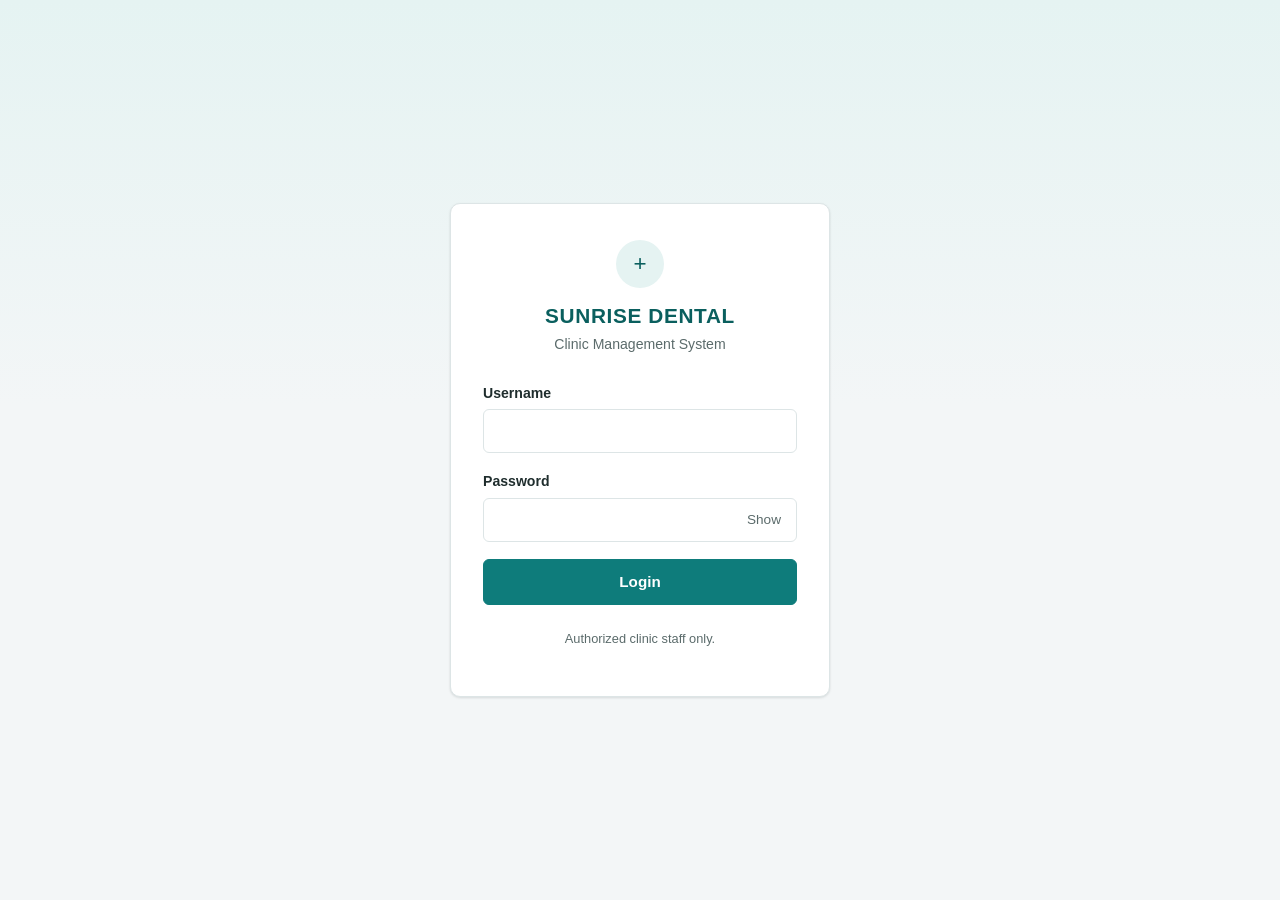
==== commit c721798e: "Merge pull request #4 from Sheha-Fernando/feature/frontend-ui feature: Implemented Basic Frontend UI" ====
--- a/src/main/webapp/index.html
+++ b/src/main/webapp/index.html
@@ -3,15 +3,46 @@
 <head>
     <meta charset="UTF-8">
     <meta name="viewport" content="width=device-width, initial-scale=1.0">
-    <title>Sunrise Dental</title>
+    <title>Sunrise Dental - Login</title>
     <link rel="stylesheet" href="css/style.css">
+    <link rel="stylesheet" href="css/login.css">
 </head>
-<script src="js/script.js"></script>
 <body>
 
-<h1>Welcome to Sunrise Dental</h1>
+<div class="login-shell">
+    <div class="login-card">
+        <div class="login-brand">
+            <div class="brand-mark" aria-hidden="true">+</div>
+            <div class="brand-name">SUNRISE DENTAL</div>
+            <div class="brand-tagline">Clinic Management System</div>
+        </div>
 
-<p>Sunrise Dental Assessment Management System</p>
+        <div id="loginAlert" class="alert alert-error" role="alert"></div>
 
+        <form id="loginForm" novalidate>
+            <div class="form-group">
+                <label for="username">Username</label>
+                <input type="text" id="username" name="username" autocomplete="username" required>
+                <p class="field-error" id="usernameError">Username is required.</p>
+            </div>
+
+            <div class="form-group">
+                <label for="password">Password</label>
+                <div class="password-field">
+                    <input type="password" id="password" name="password" autocomplete="current-password" required>
+                    <button type="button" class="password-toggle" id="togglePassword" aria-label="Show password">Show</button>
+                </div>
+                <p class="field-error" id="passwordError">Password is required.</p>
+            </div>
+
+            <button type="submit" class="btn btn-primary btn-block" id="loginButton">Login</button>
+        </form>
+
+        <p class="login-footer-note">Authorized clinic staff only.</p>
+    </div>
+</div>
+
+<script src="js/api.js"></script>
+<script src="js/login.js"></script>
 </body>
-</html>+</html>
--- a/src/main/webapp/css/style.css
+++ b/src/main/webapp/css/style.css
@@ -1,3 +1,549 @@
+/* Sunrise Dental - shared design system */
+
+:root {
+    --color-bg: #f3f6f7;
+    --color-surface: #ffffff;
+    --color-border: #dde5e6;
+    --color-text: #1f2d2d;
+    --color-text-muted: #5b6b6b;
+    --color-primary: #0e7c7b;
+    --color-primary-dark: #0a5f5e;
+    --color-primary-light: #e5f3f2;
+    --color-danger: #b3261e;
+    --color-danger-bg: #fdecea;
+    --color-danger-border: #f3c6c2;
+    --color-success: #1e7d32;
+    --color-success-bg: #eaf6ec;
+    --color-success-border: #bfe3c6;
+    --color-info: #205072;
+    --color-info-bg: #e8f1f8;
+    --radius: 10px;
+    --radius-sm: 6px;
+    --shadow: 0 1px 3px rgba(15, 30, 30, 0.08), 0 1px 2px rgba(15, 30, 30, 0.05);
+    --font: -apple-system, BlinkMacSystemFont, "Segoe UI", Roboto, Helvetica, Arial, sans-serif;
+}
+
+* {
+    box-sizing: border-box;
+}
+
+html, body {
+    height: 100%;
+}
+
 body {
-    font-family: Arial, sans-serif;
-}+    margin: 0;
+    font-family: var(--font);
+    background: var(--color-bg);
+    color: var(--color-text);
+    line-height: 1.5;
+}
+
+a {
+    color: var(--color-primary);
+}
+
+h1, h2, h3, h4 {
+    margin: 0 0 0.25rem 0;
+    font-weight: 600;
+    color: var(--color-text);
+}
+
+p {
+    margin: 0 0 0.75rem 0;
+}
+
+/* ---------- Layout ---------- */
+
+.app-header {
+    background: var(--color-surface);
+    border-bottom: 1px solid var(--color-border);
+    padding: 0.9rem 1.5rem;
+    display: flex;
+    align-items: center;
+    justify-content: space-between;
+    position: sticky;
+    top: 0;
+    z-index: 10;
+}
+
+.app-header .brand {
+    display: flex;
+    align-items: baseline;
+    gap: 0.5rem;
+}
+
+.app-header .brand-name {
+    font-size: 1.15rem;
+    font-weight: 700;
+    color: var(--color-primary-dark);
+    letter-spacing: 0.02em;
+}
+
+.app-header .brand-tagline {
+    font-size: 0.8rem;
+    color: var(--color-text-muted);
+}
+
+.app-header .staff-info {
+    display: flex;
+    align-items: center;
+    gap: 1rem;
+    font-size: 0.9rem;
+    color: var(--color-text-muted);
+}
+
+.app-header .staff-info strong {
+    color: var(--color-text);
+}
+
+.page-container {
+    max-width: 960px;
+    margin: 0 auto;
+    padding: 2rem 1.5rem 3rem;
+}
+
+.page-container.narrow {
+    max-width: 640px;
+}
+
+.page-header {
+    margin-bottom: 1.5rem;
+}
+
+.page-header .back-link {
+    display: inline-block;
+    margin-bottom: 0.75rem;
+    font-size: 0.9rem;
+    text-decoration: none;
+    color: var(--color-text-muted);
+}
+
+.page-header .back-link:hover {
+    color: var(--color-primary);
+}
+
+/* ---------- Cards ---------- */
+
+.card {
+    background: var(--color-surface);
+    border: 1px solid var(--color-border);
+    border-radius: var(--radius);
+    box-shadow: var(--shadow);
+    padding: 1.5rem;
+}
+
+.card + .card {
+    margin-top: 1.25rem;
+}
+
+.section-title {
+    font-size: 0.95rem;
+    font-weight: 700;
+    text-transform: uppercase;
+    letter-spacing: 0.04em;
+    color: var(--color-text-muted);
+    margin: 0 0 1rem 0;
+    padding-bottom: 0.5rem;
+    border-bottom: 1px solid var(--color-border);
+}
+
+/* ---------- Buttons ---------- */
+
+.btn {
+    display: inline-flex;
+    align-items: center;
+    justify-content: center;
+    gap: 0.4rem;
+    font: inherit;
+    font-weight: 600;
+    font-size: 0.95rem;
+    padding: 0.65rem 1.25rem;
+    border-radius: var(--radius-sm);
+    border: 1px solid transparent;
+    cursor: pointer;
+    transition: background-color 0.15s ease, border-color 0.15s ease;
+}
+
+.btn:focus-visible {
+    outline: 3px solid #9cd2cf;
+    outline-offset: 1px;
+}
+
+.btn:disabled {
+    cursor: not-allowed;
+    opacity: 0.6;
+}
+
+.btn-primary {
+    background: var(--color-primary);
+    border-color: var(--color-primary);
+    color: #fff;
+}
+
+.btn-primary:hover:not(:disabled) {
+    background: var(--color-primary-dark);
+    border-color: var(--color-primary-dark);
+}
+
+.btn-secondary {
+    background: var(--color-surface);
+    border-color: var(--color-border);
+    color: var(--color-text);
+}
+
+.btn-secondary:hover:not(:disabled) {
+    background: #eef2f2;
+}
+
+.btn-danger {
+    background: var(--color-surface);
+    border-color: var(--color-danger-border);
+    color: var(--color-danger);
+}
+
+.btn-danger:hover:not(:disabled) {
+    background: var(--color-danger-bg);
+}
+
+.btn-block {
+    width: 100%;
+}
+
+.btn-row {
+    display: flex;
+    gap: 0.75rem;
+    justify-content: flex-end;
+    margin-top: 1.5rem;
+}
+
+/* ---------- Forms ---------- */
+
+.form-group {
+    margin-bottom: 1.1rem;
+}
+
+.form-row {
+    display: grid;
+    grid-template-columns: 1fr 1fr;
+    gap: 1rem;
+}
+
+label {
+    display: block;
+    font-size: 0.88rem;
+    font-weight: 600;
+    margin-bottom: 0.35rem;
+    color: var(--color-text);
+}
+
+label .optional {
+    font-weight: 400;
+    color: var(--color-text-muted);
+}
+
+input[type="text"],
+input[type="tel"],
+input[type="password"],
+input[type="date"],
+input[type="time"],
+select {
+    width: 100%;
+    font: inherit;
+    font-size: 0.95rem;
+    padding: 0.6rem 0.75rem;
+    border: 1px solid var(--color-border);
+    border-radius: var(--radius-sm);
+    background: var(--color-surface);
+    color: var(--color-text);
+}
+
+input:focus-visible,
+select:focus-visible {
+    outline: none;
+    border-color: var(--color-primary);
+    box-shadow: 0 0 0 3px var(--color-primary-light);
+}
+
+input[aria-invalid="true"],
+select[aria-invalid="true"] {
+    border-color: var(--color-danger);
+}
+
+.field-error {
+    display: none;
+    margin-top: 0.35rem;
+    font-size: 0.85rem;
+    color: var(--color-danger);
+}
+
+.field-error.visible {
+    display: block;
+}
+
+.password-field {
+    position: relative;
+}
+
+.password-field input {
+    padding-right: 2.75rem;
+}
+
+.password-toggle {
+    position: absolute;
+    right: 0.5rem;
+    top: 50%;
+    transform: translateY(-50%);
+    background: none;
+    border: none;
+    cursor: pointer;
+    font-size: 0.85rem;
+    color: var(--color-text-muted);
+    padding: 0.35rem 0.5rem;
+}
+
+.password-toggle:hover {
+    color: var(--color-primary);
+}
+
+/* ---------- Notifications / alerts ---------- */
+
+.alert {
+    display: none;
+    align-items: flex-start;
+    gap: 0.5rem;
+    border-radius: var(--radius-sm);
+    padding: 0.75rem 1rem;
+    font-size: 0.92rem;
+    margin-bottom: 1rem;
+    border: 1px solid transparent;
+}
+
+.alert.visible {
+    display: flex;
+}
+
+.alert-error {
+    background: var(--color-danger-bg);
+    border-color: var(--color-danger-border);
+    color: var(--color-danger);
+}
+
+.alert-success {
+    background: var(--color-success-bg);
+    border-color: var(--color-success-border);
+    color: var(--color-success);
+}
+
+.alert-info {
+    background: var(--color-info-bg);
+    border-color: #bcd7e8;
+    color: var(--color-info);
+}
+
+/* ---------- Status badges ---------- */
+
+.badge {
+    display: inline-block;
+    padding: 0.2rem 0.6rem;
+    border-radius: 999px;
+    font-size: 0.78rem;
+    font-weight: 700;
+    text-transform: uppercase;
+    letter-spacing: 0.03em;
+}
+
+.badge-scheduled {
+    background: var(--color-info-bg);
+    color: var(--color-info);
+}
+
+.badge-completed {
+    background: var(--color-success-bg);
+    color: var(--color-success);
+}
+
+.badge-cancelled {
+    background: var(--color-danger-bg);
+    color: var(--color-danger);
+}
+
+/* ---------- Dashboard menu ---------- */
+
+.menu-grid {
+    display: grid;
+    grid-template-columns: repeat(2, 1fr);
+    gap: 1rem;
+    margin-top: 1.5rem;
+}
+
+.menu-card {
+    display: flex;
+    flex-direction: column;
+    align-items: flex-start;
+    gap: 0.4rem;
+    background: var(--color-surface);
+    border: 1px solid var(--color-border);
+    border-radius: var(--radius);
+    box-shadow: var(--shadow);
+    padding: 1.5rem;
+    text-decoration: none;
+    color: var(--color-text);
+    transition: border-color 0.15s ease, transform 0.1s ease;
+}
+
+.menu-card:hover {
+    border-color: var(--color-primary);
+}
+
+.menu-card:focus-visible {
+    outline: 3px solid #9cd2cf;
+    outline-offset: 2px;
+}
+
+.menu-card .menu-icon {
+    font-size: 1.6rem;
+}
+
+.menu-card .menu-title {
+    font-weight: 700;
+    font-size: 1.05rem;
+}
+
+.menu-card .menu-desc {
+    font-size: 0.85rem;
+    color: var(--color-text-muted);
+}
+
+/* ---------- Key/value display blocks ---------- */
+
+.detail-grid {
+    display: grid;
+    grid-template-columns: 1fr 1fr;
+    gap: 1rem 2rem;
+}
+
+.detail-item .detail-label {
+    font-size: 0.78rem;
+    text-transform: uppercase;
+    letter-spacing: 0.03em;
+    color: var(--color-text-muted);
+    margin-bottom: 0.2rem;
+}
+
+.detail-item .detail-value {
+    font-size: 1rem;
+    font-weight: 600;
+}
+
+/* ---------- Empty / loading states ---------- */
+
+.empty-state {
+    text-align: center;
+    padding: 2rem 1rem;
+    color: var(--color-text-muted);
+}
+
+.loading-inline {
+    display: inline-flex;
+    align-items: center;
+    gap: 0.5rem;
+    color: var(--color-text-muted);
+    font-size: 0.9rem;
+}
+
+.spinner {
+    width: 1rem;
+    height: 1rem;
+    border: 2px solid var(--color-border);
+    border-top-color: var(--color-primary);
+    border-radius: 50%;
+    animation: spin 0.7s linear infinite;
+}
+
+@keyframes spin {
+    to { transform: rotate(360deg); }
+}
+
+/* ---------- Bill / receipt ---------- */
+
+.receipt {
+    border: 1px dashed var(--color-border);
+    border-radius: var(--radius);
+    padding: 1.5rem;
+    margin-top: 1.25rem;
+}
+
+.receipt-header {
+    text-align: center;
+    margin-bottom: 1.25rem;
+}
+
+.receipt-header .clinic-name {
+    font-size: 1.2rem;
+    font-weight: 700;
+    color: var(--color-primary-dark);
+}
+
+.receipt-line {
+    display: flex;
+    justify-content: space-between;
+    padding: 0.35rem 0;
+    font-size: 0.95rem;
+}
+
+.receipt-divider {
+    border: none;
+    border-top: 1px solid var(--color-border);
+    margin: 0.75rem 0;
+}
+
+.receipt-total {
+    display: flex;
+    justify-content: space-between;
+    font-size: 1.15rem;
+    font-weight: 700;
+    color: var(--color-primary-dark);
+    padding-top: 0.5rem;
+}
+
+.receipt-footer {
+    text-align: center;
+    margin-top: 1.25rem;
+    font-size: 0.85rem;
+    color: var(--color-text-muted);
+}
+
+/* ---------- Help page ---------- */
+
+.help-section {
+    margin-bottom: 1.75rem;
+}
+
+.help-section h3 {
+    color: var(--color-primary-dark);
+}
+
+.help-section ol {
+    padding-left: 1.25rem;
+}
+
+.help-section li {
+    margin-bottom: 0.3rem;
+}
+
+/* ---------- Responsive ---------- */
+
+@media (max-width: 720px) {
+    .menu-grid,
+    .form-row,
+    .detail-grid {
+        grid-template-columns: 1fr;
+    }
+
+    .app-header {
+        flex-direction: column;
+        align-items: flex-start;
+        gap: 0.5rem;
+    }
+}
--- a/src/main/webapp/css/login.css
+++ b/src/main/webapp/css/login.css
@@ -0,0 +1,58 @@
+/* Sunrise Dental - login page layout (uses tokens from style.css) */
+
+.login-shell {
+    min-height: 100vh;
+    display: flex;
+    align-items: center;
+    justify-content: center;
+    padding: 1.5rem;
+    background: linear-gradient(180deg, var(--color-primary-light) 0%, var(--color-bg) 45%);
+}
+
+.login-card {
+    width: 100%;
+    max-width: 380px;
+    background: var(--color-surface);
+    border: 1px solid var(--color-border);
+    border-radius: var(--radius);
+    box-shadow: var(--shadow);
+    padding: 2.25rem 2rem;
+}
+
+.login-brand {
+    text-align: center;
+    margin-bottom: 1.75rem;
+}
+
+.login-brand .brand-mark {
+    display: inline-flex;
+    align-items: center;
+    justify-content: center;
+    width: 48px;
+    height: 48px;
+    border-radius: 50%;
+    background: var(--color-primary-light);
+    color: var(--color-primary-dark);
+    font-size: 1.4rem;
+    margin-bottom: 0.75rem;
+}
+
+.login-brand .brand-name {
+    font-size: 1.3rem;
+    font-weight: 700;
+    letter-spacing: 0.03em;
+    color: var(--color-primary-dark);
+}
+
+.login-brand .brand-tagline {
+    font-size: 0.88rem;
+    color: var(--color-text-muted);
+    margin-top: 0.15rem;
+}
+
+.login-footer-note {
+    text-align: center;
+    margin-top: 1.5rem;
+    font-size: 0.8rem;
+    color: var(--color-text-muted);
+}
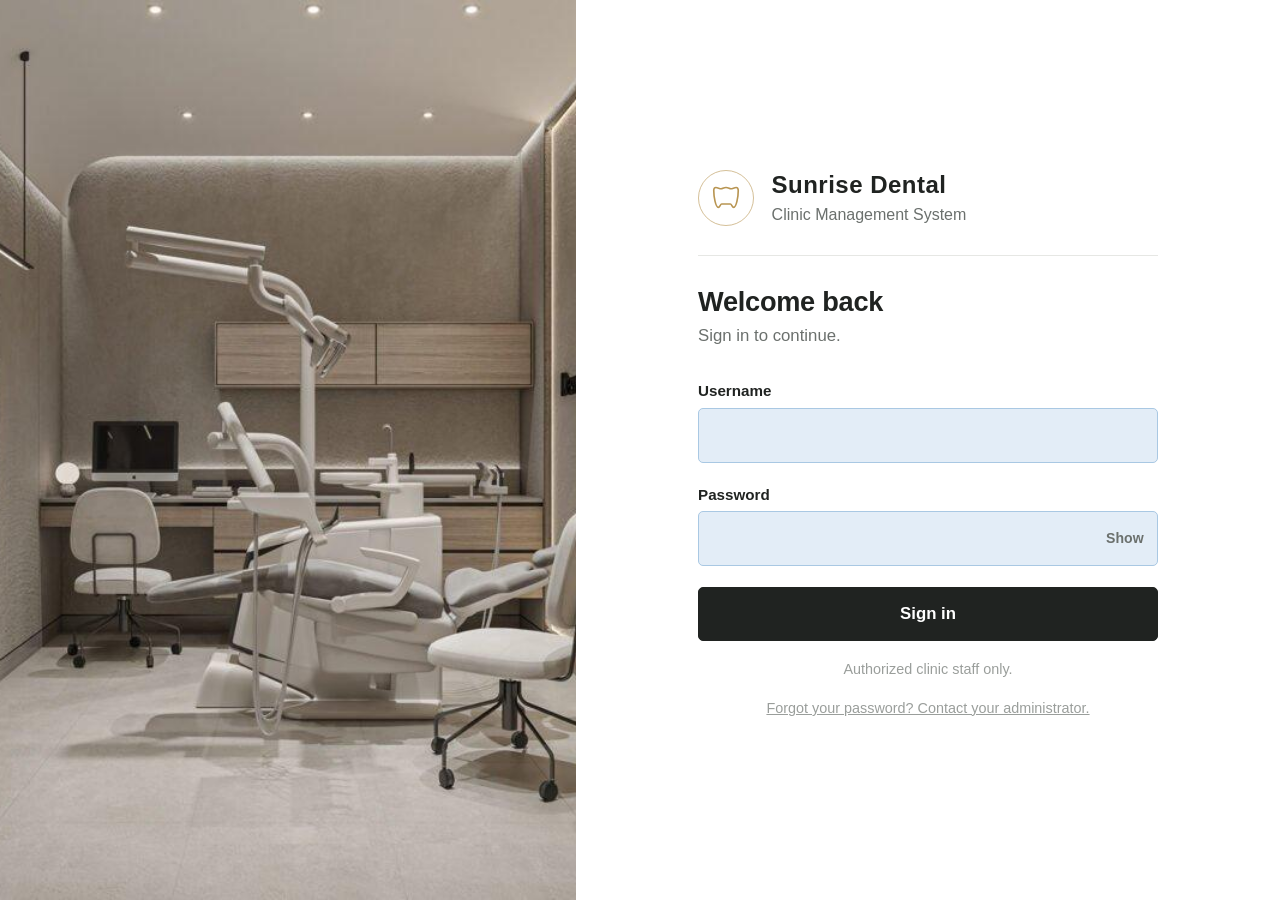
==== commit 15649ad6: "Merge pull request #6 from Sheha-Fernando/feature/premium-frontend Feature/premium frontend" ====
--- a/src/main/webapp/index.html
+++ b/src/main/webapp/index.html
@@ -3,42 +3,59 @@
 <head>
     <meta charset="UTF-8">
     <meta name="viewport" content="width=device-width, initial-scale=1.0">
-    <title>Sunrise Dental - Login</title>
+    <title>Sunrise Dental - Sign In</title>
     <link rel="stylesheet" href="css/style.css">
     <link rel="stylesheet" href="css/login.css">
 </head>
 <body>
 
 <div class="login-shell">
-    <div class="login-card">
-        <div class="login-brand">
-            <div class="brand-mark" aria-hidden="true">+</div>
-            <div class="brand-name">SUNRISE DENTAL</div>
-            <div class="brand-tagline">Clinic Management System</div>
-        </div>
+    <div class="login-visual" aria-hidden="true"></div>
 
-        <div id="loginAlert" class="alert alert-error" role="alert"></div>
-
-        <form id="loginForm" novalidate>
-            <div class="form-group">
-                <label for="username">Username</label>
-                <input type="text" id="username" name="username" autocomplete="username" required>
-                <p class="field-error" id="usernameError">Username is required.</p>
+    <div class="login-form-side">
+        <div class="login-card">
+            <div class="login-brand">
+                <div class="visual-mark">
+                    <svg viewBox="0 0 24 24" fill="none" aria-hidden="true">
+                        <path d="M12 3c-2 0-3 1.1-4.1 1.1-1.6 0-2.9-1.1-4.6-1.1C2.2 3 1.5 4 1.5 5.6c0 5.6 1.7 14.4 3.9 14.4 1.4 0 1.7-2.9 2.9-2.9h7.4c1.2 0 1.5 2.9 2.9 2.9 2.2 0 3.9-8.8 3.9-14.4 0-1.6-.7-2.6-1.8-2.6-1.7 0-3 1.1-4.6 1.1C15 4.1 14 3 12 3z"
+                            stroke="currentColor" stroke-width="1.4" stroke-linejoin="round"/>
+                    </svg>
+                </div>
+                <div>
+                    <h1>Sunrise Dental</h1>
+                    <div class="login-tagline">Clinic Management System</div>
+                </div>
             </div>
 
-            <div class="form-group">
-                <label for="password">Password</label>
-                <div class="password-field">
-                    <input type="password" id="password" name="password" autocomplete="current-password" required>
-                    <button type="button" class="password-toggle" id="togglePassword" aria-label="Show password">Show</button>
+            <h2>Welcome back</h2>
+            <p class="login-subtitle">Sign in to continue.</p>
+
+            <div id="loginAlert" class="alert alert-error" role="alert"></div>
+
+            <form id="loginForm" novalidate>
+                <div class="form-group">
+                    <label for="username">Username</label>
+                    <input type="text" id="username" name="username" autocomplete="username" required>
+                    <p class="field-error" id="usernameError">Username is required.</p>
                 </div>
-                <p class="field-error" id="passwordError">Password is required.</p>
-            </div>
 
-            <button type="submit" class="btn btn-primary btn-block" id="loginButton">Login</button>
-        </form>
+                <div class="form-group">
+                    <label for="password">Password</label>
+                    <div class="password-field">
+                        <input type="password" id="password" name="password" autocomplete="current-password" required>
+                        <button type="button" class="password-toggle" id="togglePassword" aria-label="Show password">Show</button>
+                    </div>
+                    <p class="field-error" id="passwordError">Password is required.</p>
+                </div>
 
-        <p class="login-footer-note">Authorized clinic staff only.</p>
+                <button type="submit" class="btn btn-primary btn-block" id="loginButton">Sign in</button>
+            </form>
+
+            <p class="login-footer-note">Authorized clinic staff only.</p>
+            <p class="login-footer-note">
+                <button type="button" class="login-footer-link" id="forgotPasswordLink">Forgot your password? Contact your administrator.</button>
+            </p>
+        </div>
     </div>
 </div>
 
--- a/src/main/webapp/css/style.css
+++ b/src/main/webapp/css/style.css
@@ -1,26 +1,67 @@
-/* Sunrise Dental - shared design system */
+/* Sunrise Dental - premium clinic design system */
 
 :root {
-    --color-bg: #f3f6f7;
-    --color-surface: #ffffff;
-    --color-border: #dde5e6;
-    --color-text: #1f2d2d;
-    --color-text-muted: #5b6b6b;
-    --color-primary: #0e7c7b;
-    --color-primary-dark: #0a5f5e;
-    --color-primary-light: #e5f3f2;
-    --color-danger: #b3261e;
-    --color-danger-bg: #fdecea;
-    --color-danger-border: #f3c6c2;
-    --color-success: #1e7d32;
-    --color-success-bg: #eaf6ec;
-    --color-success-border: #bfe3c6;
-    --color-info: #205072;
-    --color-info-bg: #e8f1f8;
-    --radius: 10px;
-    --radius-sm: 6px;
-    --shadow: 0 1px 3px rgba(15, 30, 30, 0.08), 0 1px 2px rgba(15, 30, 30, 0.05);
-    --font: -apple-system, BlinkMacSystemFont, "Segoe UI", Roboto, Helvetica, Arial, sans-serif;
+    --color-bg: #FFFFFF;
+    --color-surface: #FFFFFF;
+    --color-sidebar-bg: #F7F7F5;
+    --color-surface-sunken: #F1F1EE;
+    --color-border: #E6E7E4;
+    --color-text: #202321;
+    --color-text-muted: #6B706D;
+    --color-text-faint: #9A9E9B;
+    --color-accent: #B89552;
+    --color-accent-dark: #8F7440;
+    --color-accent-tint: #F5EFE2;
+    --color-danger: #A6403A;
+    --color-danger-bg: #FBEEED;
+    --color-danger-border: #E9CBC8;
+    --color-success: #1E7A4B;
+    --color-success-bg: #E3F3E9;
+    --color-success-border: #A9DABE;
+    --color-info: #1D5D95;
+    --color-info-bg: #E3EDF7;
+    --color-info-border: #A9C8E3;
+
+    /* Centralized palette for Chart.js series, status pills, the sidebar's
+       active nav item, and stat-card dots - the single source every chart
+       and indicator in the app must reference instead of one-off hex. */
+    --sd-chart-1: #2A78D6;
+    --sd-chart-2: #1BAF7A;
+    --sd-chart-3: #EB6834;
+    --sd-chart-4: var(--color-accent);
+    --sd-chart-5: var(--color-info);
+    --sd-chart-6: var(--color-accent-dark);
+
+    --sd-status-active-bg: var(--color-success-bg);
+    --sd-status-active-text: var(--color-success);
+    --sd-status-scheduled-bg: var(--color-info-bg);
+    --sd-status-scheduled-text: var(--color-info);
+    --sd-status-cancelled-bg: var(--color-danger-bg);
+    --sd-status-cancelled-text: var(--color-danger);
+    --sd-status-onleave-bg: var(--color-surface-sunken);
+    --sd-status-onleave-text: var(--color-text-muted);
+
+    --sd-accent-tan-bg: var(--color-accent-tint);
+    --sd-accent-tan-text: var(--color-accent-dark);
+
+    --radius: 8px;
+    --radius-sm: 5px;
+    --shadow-sm: 0 1px 2px rgba(32, 35, 33, 0.06);
+    --shadow-md: 0 2px 8px rgba(32, 35, 33, 0.08);
+
+    --font: "Segoe UI", -apple-system, BlinkMacSystemFont, Roboto, Helvetica, Arial, sans-serif;
+
+    --sidebar-width: 232px;
+    --topbar-height: 60px;
+
+    /*
+     * z-index scale (lowest to highest) - do not introduce ad-hoc values:
+     *   base page content        auto (0)
+     *   sidebar / topbar chrome  10
+     *   dropdowns (profile menu) 20
+     *   modal overlay + modal    100
+     *   toast notifications      1000
+     */
 }
 
 * {
@@ -37,118 +78,474 @@
     background: var(--color-bg);
     color: var(--color-text);
     line-height: 1.5;
+    font-size: 14px;
+    -webkit-font-smoothing: antialiased;
 }
 
 a {
-    color: var(--color-primary);
+    color: var(--color-accent-dark);
 }
 
 h1, h2, h3, h4 {
     margin: 0 0 0.25rem 0;
     font-weight: 600;
     color: var(--color-text);
-}
+    letter-spacing: -0.01em;
+    line-height: 1.3;
+}
+
+/* Explicit hierarchy - never rely on the browser's default heading sizes. */
+h1 { font-size: 1.5rem; }   /* ~24px: page title */
+h2 { font-size: 1.15rem; }  /* ~18px: section/modal title */
+h3 { font-size: 1rem; }     /* ~16px: sub-heading */
+h4 { font-size: 0.9rem; }   /* ~14px: minor heading */
 
 p {
     margin: 0 0 0.75rem 0;
 }
 
-/* ---------- Layout ---------- */
-
-.app-header {
+button {
+    font-family: inherit;
+}
+
+::selection {
+    background: var(--color-accent-tint);
+}
+
+/* ===================== Application shell ===================== */
+
+.app-shell {
+    display: flex;
+    min-height: 100vh;
+}
+
+.sidebar {
+    width: var(--sidebar-width);
+    flex-shrink: 0;
+    background: var(--color-sidebar-bg);
+    border-right: 1px solid var(--color-border);
+    display: flex;
+    flex-direction: column;
+    position: sticky;
+    top: 0;
+    height: 100vh;
+    z-index: 10;
+}
+
+.sidebar-brand {
+    padding: 1.25rem 1.25rem 1rem;
+    border-bottom: 1px solid var(--color-border);
+}
+
+.sidebar-brand .brand-name {
+    font-size: 1rem;
+    font-weight: 700;
+    letter-spacing: 0.06em;
+    color: var(--color-text);
+}
+
+.sidebar-brand .brand-tagline {
+    font-size: 0.74rem;
+    color: var(--color-text-muted);
+    margin-top: 0.15rem;
+    letter-spacing: 0.02em;
+}
+
+.sidebar-nav {
+    flex: 1;
+    padding: 0.75rem 0.6rem;
+    overflow-y: auto;
+}
+
+.sidebar-nav a {
+    display: flex;
+    align-items: center;
+    gap: 0.6rem;
+    padding: 0.55rem 0.75rem;
+    margin-bottom: 0.1rem;
+    border-radius: var(--radius-sm);
+    color: var(--color-text-muted);
+    text-decoration: none;
+    font-size: 0.88rem;
+    font-weight: 500;
+    border-left: 2px solid transparent;
+}
+
+.sidebar-nav a:hover {
+    background: var(--color-surface-sunken);
+    color: var(--color-text);
+}
+
+.sidebar-nav a.active {
+    background: var(--sd-accent-tan-bg);
+    color: var(--sd-accent-tan-text);
+    border-left-color: var(--color-accent);
+    font-weight: 600;
+}
+
+.sidebar-nav .nav-icon {
+    width: 1.1rem;
+    text-align: center;
+    font-size: 0.95rem;
+    flex-shrink: 0;
+}
+
+.sidebar-footer {
+    padding: 0.75rem;
+    border-top: 1px solid var(--color-border);
+}
+
+.sidebar-footer button {
+    width: 100%;
+}
+
+.topbar {
+    height: var(--topbar-height);
     background: var(--color-surface);
     border-bottom: 1px solid var(--color-border);
-    padding: 0.9rem 1.5rem;
     display: flex;
     align-items: center;
     justify-content: space-between;
+    padding: 0 1.5rem;
     position: sticky;
     top: 0;
     z-index: 10;
 }
 
-.app-header .brand {
-    display: flex;
-    align-items: baseline;
-    gap: 0.5rem;
-}
-
-.app-header .brand-name {
-    font-size: 1.15rem;
-    font-weight: 700;
-    color: var(--color-primary-dark);
-    letter-spacing: 0.02em;
-}
-
-.app-header .brand-tagline {
-    font-size: 0.8rem;
-    color: var(--color-text-muted);
-}
-
-.app-header .staff-info {
-    display: flex;
-    align-items: center;
+.topbar-search {
+    position: relative;
+    flex: 1;
+    max-width: 380px;
+}
+
+.topbar-search-icon {
+    position: absolute;
+    left: 0.85rem;
+    top: 50%;
+    transform: translateY(-50%);
+    width: 15px;
+    height: 15px;
+    color: var(--color-text-faint);
+    pointer-events: none;
+    transition: color 0.15s ease;
+}
+
+.topbar-search input[type="search"] {
+    width: 100%;
+    border: 1px solid var(--color-border);
+    background: var(--color-surface-sunken);
+    border-radius: 999px;
+    padding: 0.5rem 0.9rem 0.5rem 2.4rem;
+    font-size: 0.85rem;
+    color: var(--color-text);
+    transition: border-color 0.15s ease, box-shadow 0.15s ease, background-color 0.15s ease;
+}
+
+.topbar-search input::placeholder {
+    color: var(--color-text-faint);
+}
+
+.topbar-search input:hover {
+    border-color: var(--color-text-faint);
+}
+
+.topbar-search input:focus {
+    outline: none;
+    background: var(--color-surface);
+    border-color: var(--color-accent);
+    box-shadow: 0 0 0 3px var(--color-accent-tint);
+}
+
+.topbar-search:focus-within .topbar-search-icon {
+    color: var(--color-accent-dark);
+}
+
+.topbar-search input::-webkit-search-cancel-button {
+    -webkit-appearance: none;
+    appearance: none;
+    height: 14px;
+    width: 14px;
+    margin-left: 0.4rem;
+    cursor: pointer;
+    background: currentColor;
+    color: var(--color-text-faint);
+    -webkit-mask-image: url("data:image/svg+xml;utf8,<svg xmlns='http://www.w3.org/2000/svg' viewBox='0 0 20 20'><path d='M5 5L15 15M15 5L5 15' stroke='black' stroke-width='2' stroke-linecap='round' fill='none'/></svg>");
+    mask-image: url("data:image/svg+xml;utf8,<svg xmlns='http://www.w3.org/2000/svg' viewBox='0 0 20 20'><path d='M5 5L15 15M15 5L5 15' stroke='black' stroke-width='2' stroke-linecap='round' fill='none'/></svg>");
+    -webkit-mask-size: contain;
+    mask-size: contain;
+}
+
+.topbar-user {
+    display: flex;
+    align-items: center;
+    gap: 0.75rem;
+    position: relative;
+}
+
+.topbar-user-info {
+    text-align: right;
+    line-height: 1.25;
+}
+
+.topbar-user-info .user-name {
+    font-size: 0.85rem;
+    font-weight: 600;
+    color: var(--color-text);
+}
+
+.topbar-user-info .user-role {
+    font-size: 0.74rem;
+    color: var(--color-text-muted);
+}
+
+.topbar-avatar {
+    width: 34px;
+    height: 34px;
+    border-radius: 50%;
+    background: var(--color-accent-tint);
+    color: var(--color-accent-dark);
+    display: flex;
+    align-items: center;
+    justify-content: center;
+    font-weight: 700;
+    font-size: 0.85rem;
+    cursor: pointer;
+    border: 1px solid var(--color-border);
+}
+
+.profile-menu {
+    position: absolute;
+    top: calc(100% + 8px);
+    right: 0;
+    background: var(--color-surface);
+    border: 1px solid var(--color-border);
+    border-radius: var(--radius);
+    box-shadow: var(--shadow-md);
+    min-width: 170px;
+    padding: 0.4rem;
+    display: none;
+    z-index: 20;
+}
+
+.profile-menu.open {
+    display: block;
+}
+
+.profile-menu-identity {
+    padding: 0.5rem 0.6rem 0.6rem;
+}
+
+.profile-menu-identity .user-name {
+    font-size: 0.88rem;
+}
+
+.profile-menu-divider {
+    height: 1px;
+    background: var(--color-border);
+    margin: 0.3rem 0;
+}
+
+.profile-menu a,
+.profile-menu button {
+    display: block;
+    width: 100%;
+    text-align: left;
+    padding: 0.5rem 0.6rem;
+    border-radius: var(--radius-sm);
+    border: none;
+    background: none;
+    font-size: 0.85rem;
+    color: var(--color-text);
+    text-decoration: none;
+    cursor: pointer;
+}
+
+.profile-menu a:hover,
+.profile-menu button:hover {
+    background: var(--color-surface-sunken);
+}
+
+.app-main {
+    flex: 1;
+    min-width: 0;
+}
+
+.page-content {
+    padding: 1.75rem 2rem 3rem;
+    max-width: 1600px;
+}
+
+.page-content.narrow {
+    max-width: 620px;
+}
+
+/* ===================== Page header ===================== */
+
+.page-header {
+    display: flex;
+    align-items: flex-start;
+    justify-content: space-between;
+    margin-bottom: 1.5rem;
     gap: 1rem;
-    font-size: 0.9rem;
-    color: var(--color-text-muted);
-}
-
-.app-header .staff-info strong {
-    color: var(--color-text);
-}
-
-.page-container {
-    max-width: 960px;
-    margin: 0 auto;
-    padding: 2rem 1.5rem 3rem;
-}
-
-.page-container.narrow {
-    max-width: 640px;
-}
-
-.page-header {
-    margin-bottom: 1.5rem;
 }
 
 .page-header .back-link {
     display: inline-block;
-    margin-bottom: 0.75rem;
+    margin-bottom: 0.6rem;
+    font-size: 0.85rem;
+    text-decoration: none;
+    color: var(--color-text-muted);
+}
+
+.page-header .back-link:hover {
+    color: var(--color-accent-dark);
+}
+
+.page-header .page-subtitle {
+    color: var(--color-text-muted);
     font-size: 0.9rem;
-    text-decoration: none;
-    color: var(--color-text-muted);
-}
-
-.page-header .back-link:hover {
-    color: var(--color-primary);
-}
-
-/* ---------- Cards ---------- */
+    margin: 0;
+}
+
+.page-header-actions {
+    display: flex;
+    gap: 0.6rem;
+    flex-shrink: 0;
+}
+
+.tab-bar {
+    display: flex;
+    gap: 24px;
+    border-bottom: 1px solid var(--color-border);
+    margin-bottom: 1.5rem;
+}
+
+.tab-link {
+    background: none;
+    border: none;
+    border-bottom: 2px solid transparent;
+    margin-bottom: -1px;
+    padding: 0 0 0.6rem;
+    font: inherit;
+    font-size: 0.92rem;
+    font-weight: 600;
+    color: var(--color-text-muted);
+    cursor: pointer;
+}
+
+.tab-link:hover {
+    color: var(--color-text);
+}
+
+.tab-link.active {
+    color: var(--color-info);
+    border-bottom-color: var(--color-info);
+}
+
+.section-title {
+    font-size: 0.82rem;
+    font-weight: 700;
+    text-transform: uppercase;
+    letter-spacing: 0.05em;
+    color: var(--color-text-muted);
+    margin: 0 0 1rem 0;
+    padding-bottom: 0.6rem;
+    border-bottom: 1px solid var(--color-border);
+}
+
+/* A section title with a control (e.g. a search box) on the same line -
+   the row itself carries the divider so the title no longer needs its own. */
+.section-title-row {
+    display: flex;
+    align-items: center;
+    justify-content: space-between;
+    flex-wrap: wrap;
+    gap: 0.75rem;
+    margin-bottom: 1rem;
+    padding-bottom: 0.6rem;
+    border-bottom: 1px solid var(--color-border);
+}
+
+.section-title-row .section-title {
+    margin: 0;
+    padding: 0;
+    border-bottom: none;
+}
+
+.section-title-search {
+    position: relative;
+    width: 280px;
+    max-width: 100%;
+}
+
+.section-title-search input[type="search"] {
+    margin: 0;
+    padding-left: 2.3rem;
+}
+
+.section-title-search .toolbar-search-icon {
+    left: 0.75rem;
+}
+
+.section-title-search:focus-within .toolbar-search-icon {
+    color: var(--color-accent-dark);
+}
+
+/* ===================== Cards ===================== */
 
 .card {
     background: var(--color-surface);
     border: 1px solid var(--color-border);
     border-radius: var(--radius);
-    box-shadow: var(--shadow);
-    padding: 1.5rem;
+    box-shadow: var(--shadow-sm);
+    padding: 1.4rem;
 }
 
 .card + .card {
-    margin-top: 1.25rem;
-}
-
-.section-title {
-    font-size: 0.95rem;
-    font-weight: 700;
+    margin-top: 1rem;
+}
+
+.card-row {
+    display: grid;
+    grid-template-columns: repeat(auto-fit, minmax(180px, 1fr));
+    gap: 1rem;
+}
+
+/* Stat / KPI cards */
+
+.stat-card {
+    background: var(--color-surface);
+    border: 1px solid var(--color-border);
+    border-radius: var(--radius);
+    padding: 1.1rem 1.25rem;
+}
+
+.stat-card .stat-label {
+    font-size: 0.76rem;
     text-transform: uppercase;
     letter-spacing: 0.04em;
     color: var(--color-text-muted);
-    margin: 0 0 1rem 0;
-    padding-bottom: 0.5rem;
-    border-bottom: 1px solid var(--color-border);
-}
-
-/* ---------- Buttons ---------- */
+    margin-bottom: 0.4rem;
+}
+
+.stat-card .stat-value {
+    font-size: 1.7rem;
+    font-weight: 700;
+    color: var(--color-text);
+    letter-spacing: -0.01em;
+}
+
+.stat-card .stat-value.accent {
+    color: var(--color-accent-dark);
+}
+
+.stat-card .stat-meta {
+    font-size: 0.78rem;
+    color: var(--color-text-faint);
+    margin-top: 0.25rem;
+}
+
+/* ===================== Buttons ===================== */
 
 .btn {
     display: inline-flex;
@@ -157,33 +554,46 @@
     gap: 0.4rem;
     font: inherit;
     font-weight: 600;
-    font-size: 0.95rem;
-    padding: 0.65rem 1.25rem;
+    font-size: 0.87rem;
+    padding: 0.55rem 1.1rem;
     border-radius: var(--radius-sm);
     border: 1px solid transparent;
     cursor: pointer;
-    transition: background-color 0.15s ease, border-color 0.15s ease;
+    transition: background-color 0.12s ease, border-color 0.12s ease, color 0.12s ease;
+    white-space: nowrap;
+    text-decoration: none;
 }
 
 .btn:focus-visible {
-    outline: 3px solid #9cd2cf;
-    outline-offset: 1px;
+    outline: 2px solid var(--color-accent);
+    outline-offset: 2px;
 }
 
 .btn:disabled {
     cursor: not-allowed;
-    opacity: 0.6;
+    opacity: 0.55;
 }
 
 .btn-primary {
-    background: var(--color-primary);
-    border-color: var(--color-primary);
+    background: var(--color-text);
+    border-color: var(--color-text);
     color: #fff;
 }
 
 .btn-primary:hover:not(:disabled) {
-    background: var(--color-primary-dark);
-    border-color: var(--color-primary-dark);
+    background: #34372F;
+    border-color: #34372F;
+}
+
+.btn-accent {
+    background: var(--color-accent);
+    border-color: var(--color-accent);
+    color: #fff;
+}
+
+.btn-accent:hover:not(:disabled) {
+    background: var(--color-accent-dark);
+    border-color: var(--color-accent-dark);
 }
 
 .btn-secondary {
@@ -193,7 +603,7 @@
 }
 
 .btn-secondary:hover:not(:disabled) {
-    background: #eef2f2;
+    background: var(--color-surface-sunken);
 }
 
 .btn-danger {
@@ -206,21 +616,76 @@
     background: var(--color-danger-bg);
 }
 
+.btn-sm {
+    padding: 0.35rem 0.7rem;
+    font-size: 0.8rem;
+}
+
+/* Compact inline action links used in appointment tables/detail pages */
+
+.action-links {
+    display: flex;
+    flex-wrap: wrap;
+    align-items: center;
+    gap: 0.5rem;
+    font-size: 0.83rem;
+    white-space: nowrap;
+}
+
+.action-links a,
+.action-links .link-btn {
+    background: none;
+    border: none;
+    padding: 0;
+    font: inherit;
+    font-weight: 600;
+    color: var(--color-accent-dark);
+    cursor: pointer;
+    text-decoration: none;
+}
+
+.action-links a:hover,
+.action-links .link-btn:hover {
+    text-decoration: underline;
+}
+
+.action-links .link-btn-danger {
+    color: var(--color-danger);
+}
+
+.action-links .action-sep {
+    color: var(--color-text-faint);
+}
+
 .btn-block {
     width: 100%;
 }
 
 .btn-row {
     display: flex;
-    gap: 0.75rem;
+    gap: 0.6rem;
     justify-content: flex-end;
-    margin-top: 1.5rem;
-}
-
-/* ---------- Forms ---------- */
+    margin-top: 1.4rem;
+}
+
+.btn-link {
+    background: none;
+    border: none;
+    color: var(--color-accent-dark);
+    font-weight: 600;
+    font-size: 0.85rem;
+    cursor: pointer;
+    padding: 0;
+}
+
+.btn-link:hover {
+    text-decoration: underline;
+}
+
+/* ===================== Forms ===================== */
 
 .form-group {
-    margin-bottom: 1.1rem;
+    margin-bottom: 1.05rem;
 }
 
 .form-row {
@@ -229,17 +694,32 @@
     gap: 1rem;
 }
 
+.inline-search-row {
+    display: flex;
+    align-items: stretch;
+    gap: 0.75rem;
+}
+
+.inline-search-row input {
+    flex: 1;
+    min-width: 0;
+}
+
+.inline-search-row .btn {
+    flex-shrink: 0;
+}
+
 label {
     display: block;
-    font-size: 0.88rem;
+    font-size: 0.83rem;
     font-weight: 600;
-    margin-bottom: 0.35rem;
+    margin-bottom: 0.32rem;
     color: var(--color-text);
 }
 
 label .optional {
     font-weight: 400;
-    color: var(--color-text-muted);
+    color: var(--color-text-faint);
 }
 
 input[type="text"],
@@ -247,11 +727,13 @@
 input[type="password"],
 input[type="date"],
 input[type="time"],
-select {
+input[type="search"],
+select,
+textarea {
     width: 100%;
     font: inherit;
-    font-size: 0.95rem;
-    padding: 0.6rem 0.75rem;
+    font-size: 0.88rem;
+    padding: 0.55rem 0.7rem;
     border: 1px solid var(--color-border);
     border-radius: var(--radius-sm);
     background: var(--color-surface);
@@ -259,10 +741,11 @@
 }
 
 input:focus-visible,
-select:focus-visible {
+select:focus-visible,
+textarea:focus-visible {
     outline: none;
-    border-color: var(--color-primary);
-    box-shadow: 0 0 0 3px var(--color-primary-light);
+    border-color: var(--color-accent);
+    box-shadow: 0 0 0 3px var(--color-accent-tint);
 }
 
 input[aria-invalid="true"],
@@ -272,8 +755,8 @@
 
 .field-error {
     display: none;
-    margin-top: 0.35rem;
-    font-size: 0.85rem;
+    margin-top: 0.32rem;
+    font-size: 0.8rem;
     color: var(--color-danger);
 }
 
@@ -281,12 +764,56 @@
     display: block;
 }
 
+.password-input-row {
+    display: flex;
+    align-items: center;
+    gap: 0.65rem;
+}
+
+.password-input-row input {
+    flex: 1;
+    min-width: 0;
+}
+
+.password-input-row .link-btn {
+    flex-shrink: 0;
+    font-size: 0.82rem;
+}
+
+.working-days-checkboxes {
+    display: flex;
+    flex-wrap: wrap;
+    gap: 0.5rem 1rem;
+}
+
+.working-days-checkboxes label {
+    display: inline-flex;
+    align-items: center;
+    gap: 0.4rem;
+    font-size: 0.85rem;
+    font-weight: 400;
+    color: var(--color-text);
+    cursor: pointer;
+}
+
+.working-days-checkboxes input[type="checkbox"] {
+    width: auto;
+    margin: 0;
+    cursor: pointer;
+}
+
+.field-hint {
+    font-size: 0.78rem;
+    color: var(--color-text-faint);
+    margin-top: 0.3rem;
+}
+
 .password-field {
     position: relative;
 }
 
 .password-field input {
-    padding-right: 2.75rem;
+    padding-right: 2.7rem;
 }
 
 .password-toggle {
@@ -297,24 +824,25 @@
     background: none;
     border: none;
     cursor: pointer;
-    font-size: 0.85rem;
-    color: var(--color-text-muted);
-    padding: 0.35rem 0.5rem;
+    font-size: 0.78rem;
+    font-weight: 600;
+    color: var(--color-text-muted);
+    padding: 0.3rem 0.4rem;
 }
 
 .password-toggle:hover {
-    color: var(--color-primary);
-}
-
-/* ---------- Notifications / alerts ---------- */
+    color: var(--color-accent-dark);
+}
+
+/* ===================== Alerts / notifications ===================== */
 
 .alert {
     display: none;
     align-items: flex-start;
     gap: 0.5rem;
     border-radius: var(--radius-sm);
-    padding: 0.75rem 1rem;
-    font-size: 0.92rem;
+    padding: 0.7rem 0.9rem;
+    font-size: 0.87rem;
     margin-bottom: 1rem;
     border: 1px solid transparent;
 }
@@ -337,85 +865,292 @@
 
 .alert-info {
     background: var(--color-info-bg);
-    border-color: #bcd7e8;
+    border-color: var(--color-info-border);
     color: var(--color-info);
 }
 
-/* ---------- Status badges ---------- */
+.toast-stack {
+    position: fixed;
+    top: 1.25rem;
+    right: 1.25rem;
+    z-index: 1000;
+    display: flex;
+    flex-direction: column;
+    gap: 0.5rem;
+}
+
+.toast {
+    background: var(--color-text);
+    color: #fff;
+    padding: 0.7rem 1rem;
+    border-radius: var(--radius-sm);
+    font-size: 0.85rem;
+    box-shadow: var(--shadow-md);
+    max-width: 320px;
+    opacity: 0;
+    transform: translateY(-6px);
+    transition: opacity 0.15s ease, transform 0.15s ease;
+}
+
+.toast.visible {
+    opacity: 1;
+    transform: translateY(0);
+}
+
+.toast.toast-error {
+    background: var(--color-danger);
+}
+
+.toast.toast-success {
+    background: var(--color-success);
+}
+
+/* ===================== Badges ===================== */
 
 .badge {
-    display: inline-block;
-    padding: 0.2rem 0.6rem;
+    display: inline-flex;
+    align-items: center;
+    gap: 0.35rem;
+    padding: 0.2rem 0.6rem 0.2rem 0.5rem;
     border-radius: 999px;
-    font-size: 0.78rem;
+    font-size: 0.72rem;
     font-weight: 700;
     text-transform: uppercase;
     letter-spacing: 0.03em;
-}
-
-.badge-scheduled {
-    background: var(--color-info-bg);
-    color: var(--color-info);
-}
-
-.badge-completed {
-    background: var(--color-success-bg);
-    color: var(--color-success);
-}
-
-.badge-cancelled {
-    background: var(--color-danger-bg);
-    color: var(--color-danger);
-}
-
-/* ---------- Dashboard menu ---------- */
-
-.menu-grid {
-    display: grid;
-    grid-template-columns: repeat(2, 1fr);
-    gap: 1rem;
-    margin-top: 1.5rem;
-}
-
-.menu-card {
-    display: flex;
-    flex-direction: column;
-    align-items: flex-start;
-    gap: 0.4rem;
-    background: var(--color-surface);
+    white-space: nowrap;
+    border: 1px solid transparent;
+}
+
+/* A colored dot (matches the badge's own text color) plus a matching border
+   give each status three simultaneous, non-color-only signals - the dot,
+   the border, and the word itself - not just a subtle background tint. */
+.badge::before {
+    content: "";
+    width: 6px;
+    height: 6px;
+    border-radius: 50%;
+    background: currentColor;
+    flex-shrink: 0;
+}
+
+.badge-scheduled, .badge-confirmed {
+    background: var(--sd-status-scheduled-bg);
+    color: var(--sd-status-scheduled-text);
+    border-color: var(--color-info-border);
+}
+.badge-checked_in, .badge-in_treatment {
+    background: var(--color-accent-tint);
+    color: var(--color-accent-dark);
+    border-color: var(--color-accent);
+}
+.badge-completed, .badge-active {
+    background: var(--sd-status-active-bg);
+    color: var(--sd-status-active-text);
+    border-color: var(--color-success-border);
+}
+.badge-cancelled, .badge-no_show {
+    background: var(--sd-status-cancelled-bg);
+    color: var(--sd-status-cancelled-text);
+    border-color: var(--color-danger-border);
+}
+.badge-inactive, .badge-onleave, .badge-on_leave {
+    background: var(--sd-status-onleave-bg);
+    color: var(--sd-status-onleave-text);
+    border-color: var(--color-border);
+}
+.badge-upcoming {
+    background: var(--sd-status-scheduled-bg);
+    color: var(--sd-status-scheduled-text);
+    border-color: var(--color-info-border);
+}
+.badge-new {
+    background: var(--color-accent-tint);
+    color: var(--color-accent-dark);
+    border-color: var(--color-accent);
+}
+
+/* ===================== Tables ===================== */
+
+.table-wrap {
+    overflow-x: auto;
     border: 1px solid var(--color-border);
     border-radius: var(--radius);
-    box-shadow: var(--shadow);
-    padding: 1.5rem;
-    text-decoration: none;
-    color: var(--color-text);
-    transition: border-color 0.15s ease, transform 0.1s ease;
-}
-
-.menu-card:hover {
-    border-color: var(--color-primary);
-}
-
-.menu-card:focus-visible {
-    outline: 3px solid #9cd2cf;
-    outline-offset: 2px;
-}
-
-.menu-card .menu-icon {
-    font-size: 1.6rem;
-}
-
-.menu-card .menu-title {
-    font-weight: 700;
-    font-size: 1.05rem;
-}
-
-.menu-card .menu-desc {
+    background: var(--color-surface);
+}
+
+table.data-table {
+    width: 100%;
+    border-collapse: collapse;
+    font-size: 0.87rem;
+}
+
+table.data-table thead th {
+    text-align: left;
+    font-size: 0.74rem;
+    text-transform: uppercase;
+    letter-spacing: 0.04em;
+    color: var(--color-text-muted);
+    font-weight: 700;
+    padding: 0.7rem 1rem;
+    border-bottom: 1px solid var(--color-border);
+    background: var(--color-surface-sunken);
+    white-space: nowrap;
+}
+
+table.data-table tbody td {
+    padding: 0.75rem 1rem;
+    border-bottom: 1px solid var(--color-border);
+    color: var(--color-text);
+    vertical-align: middle;
+}
+
+.working-days-row {
+    display: flex;
+    flex-wrap: nowrap;
+    align-items: center;
+    gap: 5px;
+}
+
+.working-day-circle {
+    width: 22px;
+    height: 22px;
+    min-width: 22px;
+    border-radius: 50%;
+    display: flex;
+    align-items: center;
+    justify-content: center;
+    font-size: 11px;
+    font-weight: 700;
+    line-height: 1;
+}
+
+.working-day-circle.working {
+    background: #3B82F6;
+    color: #FFFFFF;
+}
+
+.working-day-circle.off {
+    background: #E5E7EB;
+    color: #9CA3AF;
+}
+
+table.data-table tbody tr:last-child td {
+    border-bottom: none;
+}
+
+table.data-table tbody tr.clickable {
+    cursor: pointer;
+}
+
+table.data-table tbody tr.clickable:hover {
+    background: var(--color-surface-sunken);
+}
+
+.table-primary-text {
+    font-weight: 600;
+    color: var(--color-text);
+}
+
+.table-muted-text {
+    color: var(--color-text-muted);
     font-size: 0.85rem;
-    color: var(--color-text-muted);
-}
-
-/* ---------- Key/value display blocks ---------- */
+}
+
+/* ===================== Filters / toolbar ===================== */
+
+.toolbar {
+    display: flex;
+    align-items: center;
+    gap: 0.75rem;
+    margin-bottom: 1.1rem;
+    flex-wrap: wrap;
+}
+
+.toolbar .toolbar-search {
+    position: relative;
+    flex: 1;
+    min-width: 200px;
+}
+
+.toolbar-search-icon {
+    position: absolute;
+    left: 0.75rem;
+    top: 50%;
+    transform: translateY(-50%);
+    width: 15px;
+    height: 15px;
+    color: var(--color-text-faint);
+    pointer-events: none;
+    transition: color 0.15s ease;
+}
+
+.toolbar-search input[type="search"] {
+    padding-left: 2.3rem;
+}
+
+.toolbar-search:focus-within .toolbar-search-icon {
+    color: var(--color-accent-dark);
+}
+
+.toolbar select,
+.toolbar input[type="date"] {
+    width: auto;
+    min-width: 140px;
+}
+
+.segmented {
+    display: inline-flex;
+    border: 1px solid var(--color-border);
+    border-radius: var(--radius-sm);
+    overflow: hidden;
+}
+
+.segmented button {
+    border: none;
+    background: var(--color-surface);
+    color: var(--color-text-muted);
+    padding: 0.45rem 0.9rem;
+    font-size: 0.83rem;
+    font-weight: 600;
+    cursor: pointer;
+}
+
+.segmented button + button {
+    border-left: 1px solid var(--color-border);
+}
+
+.segmented button.active {
+    background: var(--color-accent-tint);
+    color: var(--color-accent-dark);
+}
+
+/* ===================== Tabs ===================== */
+
+.tabs {
+    display: flex;
+    gap: 1.5rem;
+    border-bottom: 1px solid var(--color-border);
+    margin-bottom: 1.25rem;
+}
+
+.tabs button {
+    background: none;
+    border: none;
+    padding: 0.6rem 0;
+    font-size: 0.87rem;
+    font-weight: 600;
+    color: var(--color-text-muted);
+    cursor: pointer;
+    border-bottom: 2px solid transparent;
+    margin-bottom: -1px;
+}
+
+.tabs button.active {
+    color: var(--color-text);
+    border-bottom-color: var(--color-accent);
+}
+
+/* ===================== Key/value detail blocks ===================== */
 
 .detail-grid {
     display: grid;
@@ -424,7 +1159,7 @@
 }
 
 .detail-item .detail-label {
-    font-size: 0.78rem;
+    font-size: 0.74rem;
     text-transform: uppercase;
     letter-spacing: 0.03em;
     color: var(--color-text-muted);
@@ -432,16 +1167,144 @@
 }
 
 .detail-item .detail-value {
-    font-size: 1rem;
+    font-size: 0.95rem;
     font-weight: 600;
-}
-
-/* ---------- Empty / loading states ---------- */
+    color: var(--color-text);
+}
+
+/* ===================== My Profile ===================== */
+
+.btn-icon {
+    width: 14px;
+    height: 14px;
+    flex-shrink: 0;
+}
+
+.detail-item .detail-label {
+    display: flex;
+    align-items: center;
+    gap: 0.3rem;
+}
+
+.detail-label-icon {
+    width: 12px;
+    height: 12px;
+    flex-shrink: 0;
+    color: var(--color-text-faint);
+}
+
+.profile-identity {
+    display: flex;
+    align-items: center;
+    gap: 0.9rem;
+    padding-bottom: 1.1rem;
+    margin-bottom: 1.1rem;
+    border-bottom: 1px solid var(--color-border);
+}
+
+.profile-avatar {
+    width: 52px;
+    height: 52px;
+    min-width: 52px;
+    border-radius: 50%;
+    background: var(--color-accent-tint);
+    color: var(--color-accent-dark);
+    display: flex;
+    align-items: center;
+    justify-content: center;
+    font-weight: 700;
+    font-size: 1.1rem;
+    border: 1px solid var(--color-border);
+}
+
+.profile-name {
+    font-size: 1.05rem;
+    font-weight: 700;
+    color: var(--color-text);
+}
+
+.profile-role {
+    font-size: 0.82rem;
+    color: var(--color-text-muted);
+    margin-top: 0.1rem;
+}
+
+.profile-section {
+    margin-top: 1.1rem;
+    padding-top: 1.1rem;
+    border-top: 1px solid var(--color-border);
+}
+
+.profile-working-days {
+    display: flex;
+    gap: 0.5rem;
+    margin-top: 0.4rem;
+    flex-wrap: wrap;
+}
+
+.profile-day {
+    display: flex;
+    flex-direction: column;
+    align-items: center;
+    gap: 0.3rem;
+    font-size: 0.68rem;
+    color: var(--color-text-faint);
+}
+
+.profile-day-circle {
+    width: 26px;
+    height: 26px;
+    border-radius: 50%;
+    display: flex;
+    align-items: center;
+    justify-content: center;
+    font-size: 0.72rem;
+    font-weight: 700;
+}
+
+.profile-day-circle.working {
+    background: var(--color-accent-tint);
+    color: var(--color-accent-dark);
+}
+
+.profile-day-circle.off {
+    background: var(--color-surface-sunken);
+    color: var(--color-text-faint);
+}
+
+.profile-assisting-row {
+    display: flex;
+    align-items: center;
+    gap: 0.5rem;
+    font-size: 0.95rem;
+    font-weight: 600;
+    color: var(--color-text);
+    margin-top: 0.3rem;
+}
+
+.profile-assisting-row svg {
+    width: 16px;
+    height: 16px;
+    color: var(--color-accent-dark);
+    flex-shrink: 0;
+}
+
+/* ===================== Empty / loading / skeleton states ===================== */
 
 .empty-state {
     text-align: center;
-    padding: 2rem 1rem;
-    color: var(--color-text-muted);
+    padding: 3rem 1rem;
+    color: var(--color-text-muted);
+}
+
+.empty-state .empty-title {
+    font-weight: 600;
+    color: var(--color-text);
+    margin-bottom: 0.3rem;
+}
+
+.empty-state .empty-desc {
+    font-size: 0.87rem;
 }
 
 .loading-inline {
@@ -449,14 +1312,19 @@
     align-items: center;
     gap: 0.5rem;
     color: var(--color-text-muted);
-    font-size: 0.9rem;
+    font-size: 0.87rem;
+    padding: 1.5rem 0;
+}
+
+.loading-inline[hidden] {
+    display: none;
 }
 
 .spinner {
     width: 1rem;
     height: 1rem;
     border: 2px solid var(--color-border);
-    border-top-color: var(--color-primary);
+    border-top-color: var(--color-accent);
     border-radius: 50%;
     animation: spin 0.7s linear infinite;
 }
@@ -465,13 +1333,380 @@
     to { transform: rotate(360deg); }
 }
 
-/* ---------- Bill / receipt ---------- */
+.skeleton-row {
+    height: 2.6rem;
+    background: linear-gradient(90deg, var(--color-surface-sunken) 25%, #e9e9e6 37%, var(--color-surface-sunken) 63%);
+    background-size: 400% 100%;
+    animation: skeleton 1.4s ease infinite;
+    border-radius: var(--radius-sm);
+    margin-bottom: 0.5rem;
+}
+
+@keyframes skeleton {
+    0% { background-position: 100% 50%; }
+    100% { background-position: 0 50%; }
+}
+
+/* ===================== Charts ===================== */
+
+.chart-grid {
+    display: grid;
+    grid-template-columns: 1.4fr 1fr;
+    gap: 1rem;
+    margin-top: 1rem;
+}
+
+.chart-grid.single {
+    grid-template-columns: 1fr;
+}
+
+.summary-grid {
+    display: grid;
+    grid-template-columns: 1fr 1fr;
+    align-items: stretch;
+    gap: 1rem;
+}
+
+.summary-grid > .card {
+    width: 100%;
+    height: 100%;
+}
+
+/* Cards side by side in the grid are adjacent siblings too, so the general
+   stacked-card spacing rule above would otherwise still push the second one
+   down by margin-top - cancel it here since the grid's own gap already
+   provides the spacing between them. */
+.summary-grid > .card + .card {
+    margin-top: 0;
+}
+
+.chart-card {
+    background: var(--color-surface);
+    border: 1px solid var(--color-border);
+    border-radius: var(--radius);
+    box-shadow: var(--shadow-sm);
+    padding: 1.4rem;
+    display: flex;
+    flex-direction: column;
+}
+
+.chart-card-header {
+    display: flex;
+    align-items: baseline;
+    justify-content: space-between;
+    gap: 0.75rem;
+    margin-bottom: 0.9rem;
+}
+
+.chart-card-caption {
+    font-size: 0.78rem;
+    color: var(--color-text-faint);
+}
+
+.chart-canvas-wrap {
+    position: relative;
+    height: 240px;
+    width: 100%;
+}
+
+.chart-legend {
+    display: flex;
+    flex-wrap: wrap;
+    gap: 0.6rem 1.1rem;
+    margin-top: 1rem;
+    justify-content: center;
+}
+
+.chart-legend-item {
+    display: inline-flex;
+    align-items: center;
+    gap: 0.4rem;
+    font-size: 0.8rem;
+    color: var(--color-text-muted);
+}
+
+.chart-legend-dot {
+    width: 0.6rem;
+    height: 0.6rem;
+    border-radius: 50%;
+    flex-shrink: 0;
+}
+
+.chart-legend-value {
+    font-weight: 700;
+    color: var(--color-text);
+}
+
+.chart-skeleton {
+    height: 240px;
+    background: linear-gradient(90deg, var(--color-surface-sunken) 25%, #e9e9e6 37%, var(--color-surface-sunken) 63%);
+    background-size: 400% 100%;
+    animation: skeleton 1.4s ease infinite;
+    border-radius: var(--radius-sm);
+}
+
+.chart-empty,
+.chart-error {
+    height: 240px;
+    display: flex;
+    flex-direction: column;
+    align-items: center;
+    justify-content: center;
+    text-align: center;
+    color: var(--color-text-muted);
+    font-size: 0.87rem;
+    gap: 0.6rem;
+}
+
+.chart-error .btn {
+    margin-top: 0.2rem;
+}
+
+/* ===================== Activity feed / status summary ===================== */
+
+.activity-feed {
+    display: flex;
+    flex-direction: column;
+}
+
+.activity-row {
+    display: flex;
+    align-items: flex-start;
+    gap: 0.75rem;
+    padding: 0.6rem 0;
+    border-bottom: 1px solid var(--color-border);
+}
+
+.activity-row:last-child {
+    border-bottom: none;
+}
+
+.activity-dot {
+    width: 0.5rem;
+    height: 0.5rem;
+    border-radius: 50%;
+    margin-top: 0.4rem;
+    flex-shrink: 0;
+}
+
+.activity-text {
+    font-size: 0.87rem;
+    color: var(--color-text);
+}
+
+.activity-time {
+    font-size: 0.78rem;
+    color: var(--color-text-faint);
+    white-space: nowrap;
+}
+
+.status-summary-row {
+    display: grid;
+    grid-template-columns: repeat(3, 1fr);
+    gap: 0.75rem;
+}
+
+.status-summary-item {
+    min-width: 0;
+    border: 1px solid var(--color-border);
+    border-radius: var(--radius-sm);
+    padding: 0.8rem 1rem;
+    display: flex;
+    align-items: center;
+    gap: 0.65rem;
+}
+
+/* A row with only one or two items looks sparse if each one stretches to
+   fill the whole row - size those to their content instead of stretching. */
+.status-summary-row.compact {
+    display: flex;
+    flex-wrap: nowrap;
+}
+
+.status-summary-row.compact .status-summary-item {
+    flex: 0 1 200px;
+}
+
+.status-summary-dot {
+    width: 0.7rem;
+    height: 0.7rem;
+    border-radius: 50%;
+    flex-shrink: 0;
+}
+
+.status-summary-count {
+    font-size: 1.5rem;
+    font-weight: 600;
+    line-height: 1.1;
+    color: var(--color-text);
+    letter-spacing: -0.01em;
+    white-space: nowrap;
+}
+
+.status-summary-label {
+    font-size: 0.7rem;
+    font-weight: 600;
+    text-transform: uppercase;
+    letter-spacing: 0.03em;
+    color: var(--color-text-muted);
+    margin-top: 0.1rem;
+    white-space: nowrap;
+}
+
+@media (max-width: 1024px) {
+    .chart-grid,
+    .summary-grid {
+        grid-template-columns: 1fr;
+    }
+}
+
+/* ===================== Modal ===================== */
+
+.modal-overlay {
+    position: fixed;
+    inset: 0;
+    background: rgba(32, 35, 33, 0.4);
+    display: none;
+    align-items: center;
+    justify-content: center;
+    z-index: 100;
+    padding: 1rem;
+}
+
+.modal-overlay.open {
+    display: flex;
+}
+
+.modal {
+    background: var(--color-surface);
+    border-radius: var(--radius);
+    box-shadow: var(--shadow-md);
+    width: 100%;
+    max-width: 460px;
+    padding: 1.5rem;
+    max-height: calc(100vh - 3rem);
+    overflow-y: auto;
+}
+
+.modal h2 {
+    font-size: 1.05rem;
+}
+
+.modal-close {
+    float: right;
+    background: none;
+    border: none;
+    font-size: 1.1rem;
+    color: var(--color-text-muted);
+    cursor: pointer;
+    line-height: 1;
+}
+
+/* ===================== Availability slot grid ===================== */
+
+.availability-grid {
+    display: grid;
+    grid-template-columns: repeat(auto-fill, minmax(84px, 1fr));
+    gap: 0.5rem;
+    margin-top: 0.5rem;
+}
+
+.availability-slot {
+    padding: 0.45rem 0.4rem;
+    border-radius: var(--radius-sm);
+    border: 1px solid var(--color-border);
+    background: var(--color-surface);
+    font-size: 0.82rem;
+    font-weight: 600;
+    text-align: center;
+    cursor: pointer;
+    color: var(--color-text);
+}
+
+.availability-slot:hover {
+    border-color: var(--color-accent);
+}
+
+.availability-slot.selected {
+    background: var(--color-text);
+    border-color: var(--color-text);
+    color: #fff;
+}
+
+.availability-slot.booked {
+    background: var(--color-surface-sunken);
+    border-color: var(--color-border);
+    color: var(--color-text-faint);
+    cursor: not-allowed;
+    text-decoration: line-through;
+}
+
+/* ===================== Schedule (appointments day view) ===================== */
+
+.schedule-list {
+    border: 1px solid var(--color-border);
+    border-radius: var(--radius);
+    background: var(--color-surface);
+    overflow: hidden;
+}
+
+.schedule-row {
+    display: flex;
+    align-items: center;
+    gap: 1.25rem;
+    padding: 0.85rem 1.1rem;
+    border-bottom: 1px solid var(--color-border);
+    cursor: pointer;
+}
+
+.schedule-row:last-child {
+    border-bottom: none;
+}
+
+.schedule-row:hover {
+    background: var(--color-surface-sunken);
+}
+
+.schedule-row.static {
+    cursor: default;
+    border-bottom: none;
+}
+
+.schedule-row.static:hover {
+    background: none;
+}
+
+.schedule-time {
+    width: 68px;
+    flex-shrink: 0;
+    font-weight: 700;
+    font-size: 0.88rem;
+    color: var(--color-text);
+}
+
+.schedule-main {
+    flex: 1;
+    min-width: 0;
+}
+
+.schedule-patient {
+    font-weight: 600;
+    font-size: 0.92rem;
+}
+
+.schedule-meta {
+    font-size: 0.8rem;
+    color: var(--color-text-muted);
+    margin-top: 0.1rem;
+}
+
+/* ===================== Receipt ===================== */
 
 .receipt {
     border: 1px dashed var(--color-border);
     border-radius: var(--radius);
     padding: 1.5rem;
-    margin-top: 1.25rem;
+    margin-top: 1.1rem;
 }
 
 .receipt-header {
@@ -480,16 +1715,22 @@
 }
 
 .receipt-header .clinic-name {
-    font-size: 1.2rem;
-    font-weight: 700;
-    color: var(--color-primary-dark);
+    font-size: 1.1rem;
+    font-weight: 700;
+    letter-spacing: 0.03em;
+    color: var(--color-text);
+}
+
+.receipt-header .clinic-location {
+    font-size: 0.8rem;
+    color: var(--color-text-muted);
 }
 
 .receipt-line {
     display: flex;
     justify-content: space-between;
     padding: 0.35rem 0;
-    font-size: 0.95rem;
+    font-size: 0.9rem;
 }
 
 .receipt-divider {
@@ -501,27 +1742,28 @@
 .receipt-total {
     display: flex;
     justify-content: space-between;
-    font-size: 1.15rem;
-    font-weight: 700;
-    color: var(--color-primary-dark);
+    font-size: 1.1rem;
+    font-weight: 700;
+    color: var(--color-text);
     padding-top: 0.5rem;
 }
 
 .receipt-footer {
     text-align: center;
     margin-top: 1.25rem;
-    font-size: 0.85rem;
-    color: var(--color-text-muted);
-}
-
-/* ---------- Help page ---------- */
+    font-size: 0.82rem;
+    color: var(--color-text-muted);
+}
+
+/* ===================== Help page ===================== */
 
 .help-section {
     margin-bottom: 1.75rem;
 }
 
 .help-section h3 {
-    color: var(--color-primary-dark);
+    color: var(--color-text);
+    font-size: 0.98rem;
 }
 
 .help-section ol {
@@ -532,18 +1774,998 @@
     margin-bottom: 0.3rem;
 }
 
-/* ---------- Responsive ---------- */
+/* ===================== Access denied ===================== */
+
+.access-denied {
+    text-align: center;
+    padding: 4rem 1rem;
+}
+
+.access-denied .ad-code {
+    font-size: 0.78rem;
+    letter-spacing: 0.08em;
+    color: var(--color-text-faint);
+    text-transform: uppercase;
+    margin-bottom: 0.5rem;
+}
+
+.access-denied h1 {
+    font-size: 1.3rem;
+}
+
+.access-denied p {
+    color: var(--color-text-muted);
+    max-width: 380px;
+    margin: 0.5rem auto 1.5rem;
+}
+
+/* ===================== Responsive ===================== */
+
+@media (max-width: 900px) {
+    .sidebar {
+        width: 72px;
+    }
+
+    .sidebar-brand .brand-tagline {
+        display: none;
+    }
+
+    .sidebar-nav a span.nav-label {
+        display: none;
+    }
+
+    .sidebar-brand .brand-name {
+        font-size: 0.7rem;
+    }
+}
 
 @media (max-width: 720px) {
-    .menu-grid,
     .form-row,
-    .detail-grid {
+    .detail-grid,
+    .card-row {
         grid-template-columns: 1fr;
     }
 
-    .app-header {
+    .inline-search-row {
+        flex-direction: column;
+    }
+
+    .status-summary-row:not(.compact) {
+        grid-template-columns: repeat(2, 1fr) !important;
+    }
+
+    .status-summary-row.compact {
+        flex-wrap: wrap;
+    }
+
+    .status-summary-count,
+    .status-summary-label {
+        white-space: normal;
+    }
+
+    .page-content {
+        padding: 1.25rem 1rem 2.5rem;
+    }
+
+    .topbar-search {
+        display: none;
+    }
+}
+
+/* ===================== Reports ===================== */
+
+.text-right {
+    text-align: right;
+}
+
+/* table.data-table thead th sets text-align:left with higher specificity
+   than the .text-right utility alone - this beats it back for numeric
+   column headers so they actually line up with their right-aligned data. */
+table.data-table thead th.text-right {
+    text-align: right;
+}
+
+table.data-table tfoot td {
+    padding: 0.75rem 1rem;
+    border-top: 2px solid var(--color-border);
+    background: var(--color-surface-sunken);
+    color: var(--color-text);
+    font-weight: 700;
+}
+
+.custom-range-fields {
+    display: flex;
+    align-items: center;
+    gap: 0.5rem;
+    flex-wrap: wrap;
+}
+
+.custom-range-fields label {
+    font-size: 0.8rem;
+    color: var(--color-text-muted);
+}
+
+.custom-range-fields input[type="date"] {
+    width: auto;
+}
+
+@media (max-width: 720px) {
+    .custom-range-fields {
+        width: 100%;
+    }
+}
+
+/* ===================== Print ===================== */
+
+@media print {
+    .sidebar,
+    .topbar,
+    .no-print {
+        display: none !important;
+    }
+
+    .app-main {
+        margin: 0 !important;
+    }
+
+    .page-content {
+        /* A flush 0 here would let chart tick labels/last columns butt
+           right up against the page edge and clip - keep a small margin. */
+        padding: 0.3in 0.35in !important;
+        max-width: none !important;
+    }
+
+    body {
+        background: #fff !important;
+    }
+
+    .card,
+    .chart-card {
+        box-shadow: none !important;
+        border-color: #ccc !important;
+        break-inside: avoid;
+    }
+
+    .chart-canvas-wrap {
+        height: 180px !important;
+    }
+
+    .chart-skeleton,
+    .loading-inline {
+        display: none !important;
+    }
+}
+
+/* ===================== Dentist Dashboard (redesign) =====================
+   Scoped entirely under .dentist-dashboard / dd- prefixed classes so this
+   cannot affect the Admin/Receptionist/Billing/Clinical Assistant dashboard
+   layouts, which keep using the generic .card/.status-summary-row/etc rules
+   above. */
+
+.dentist-dashboard {
+    display: flex;
+    flex-direction: column;
+    gap: 1.25rem;
+}
+
+.dd-stats-row {
+    display: grid;
+    grid-template-columns: repeat(3, 1fr);
+    gap: 12px;
+}
+
+.dd-stat-card {
+    background: #FAF8F2;
+    border-radius: 8px;
+    padding: 0.9rem 1.1rem;
+}
+
+.dd-stat-value {
+    font-size: 1.6rem;
+    font-weight: 700;
+    color: var(--color-text);
+    line-height: 1.1;
+}
+
+.dd-stat-label {
+    font-size: 0.78rem;
+    color: var(--color-text-muted);
+    margin-top: 0.3rem;
+}
+
+.dd-card {
+    background: var(--color-surface);
+    border: 1px solid var(--color-border);
+    border-radius: 12px;
+    padding: 1.25rem;
+}
+
+.dd-next-patient {
+    display: flex;
+    justify-content: space-between;
+    align-items: center;
+    gap: 1rem;
+    flex-wrap: wrap;
+}
+
+.dd-next-patient-left {
+    display: flex;
+    align-items: center;
+    gap: 0.85rem;
+    min-width: 0;
+}
+
+.dd-avatar {
+    width: 44px;
+    height: 44px;
+    min-width: 44px;
+    border-radius: 50%;
+    background: #E3EDF7;
+    color: #1D5D95;
+    display: flex;
+    align-items: center;
+    justify-content: center;
+    font-weight: 700;
+    font-size: 0.92rem;
+}
+
+.dd-next-patient-label {
+    font-size: 0.72rem;
+    font-weight: 700;
+    text-transform: uppercase;
+    letter-spacing: 0.04em;
+    color: var(--color-text-muted);
+    margin-bottom: 0.2rem;
+}
+
+.dd-next-patient-name {
+    font-size: 1rem;
+    font-weight: 700;
+    color: var(--color-text);
+    overflow-wrap: break-word;
+}
+
+.dd-next-patient-treatment {
+    font-size: 0.85rem;
+    color: var(--color-text-muted);
+    margin-top: 0.1rem;
+    overflow-wrap: break-word;
+}
+
+.dd-next-patient-right {
+    text-align: right;
+    flex-shrink: 0;
+}
+
+.dd-next-patient-time {
+    font-size: 1.1rem;
+    font-weight: 700;
+    color: var(--color-text);
+}
+
+.dd-next-patient-date {
+    font-size: 0.8rem;
+    color: var(--color-text-muted);
+    margin-top: 0.15rem;
+}
+
+.dd-analytics-row {
+    display: grid;
+    grid-template-columns: 1fr 1fr;
+    gap: 12px;
+}
+
+.dd-card-header {
+    display: flex;
+    align-items: baseline;
+    justify-content: space-between;
+    margin-bottom: 0.9rem;
+    gap: 0.75rem;
+}
+
+.dd-card-title {
+    font-size: 0.95rem;
+    font-weight: 700;
+    color: var(--color-text);
+    margin: 0;
+}
+
+.dd-card-caption {
+    font-size: 0.78rem;
+    color: var(--color-text-faint);
+    white-space: nowrap;
+}
+
+.dd-donut-wrap {
+    position: relative;
+    height: 190px;
+    width: 100%;
+    max-width: 220px;
+    margin: 0 auto;
+}
+
+.dd-donut-center {
+    position: absolute;
+    top: 50%;
+    left: 50%;
+    transform: translate(-50%, -50%);
+    text-align: center;
+    pointer-events: none;
+}
+
+.dd-donut-center-value {
+    font-size: 1.5rem;
+    font-weight: 700;
+    color: var(--color-text);
+    line-height: 1.1;
+}
+
+.dd-donut-center-label {
+    font-size: 0.68rem;
+    color: var(--color-text-muted);
+    text-transform: uppercase;
+    letter-spacing: 0.03em;
+    margin-top: 0.1rem;
+}
+
+.dd-legend {
+    display: flex;
+    flex-wrap: wrap;
+    justify-content: center;
+    gap: 0.5rem 1rem;
+    margin-top: 1.1rem;
+}
+
+.dd-legend-item {
+    display: inline-flex;
+    align-items: center;
+    gap: 0.4rem;
+    font-size: 0.82rem;
+    color: var(--color-text);
+}
+
+.dd-legend-swatch {
+    width: 0.6rem;
+    height: 0.6rem;
+    border-radius: 2px;
+    flex-shrink: 0;
+}
+
+.dd-line-wrap {
+    position: relative;
+    height: 190px;
+    width: 100%;
+}
+
+.dd-summary {
+    text-align: center;
+    font-size: 0.87rem;
+    color: var(--color-text-muted);
+    margin: 1.1rem 0 0;
+}
+
+.dd-schedule-row {
+    display: flex;
+    align-items: center;
+    gap: 1rem;
+    padding: 0.7rem 0;
+    border-bottom: 1px solid var(--color-border);
+}
+
+.dd-schedule-row:last-child {
+    border-bottom: none;
+}
+
+.dd-schedule-time {
+    width: 64px;
+    flex-shrink: 0;
+    font-size: 0.85rem;
+    font-weight: 600;
+    color: var(--color-text);
+}
+
+.dd-schedule-main {
+    flex: 1;
+    min-width: 0;
+}
+
+.dd-schedule-patient {
+    font-size: 0.92rem;
+    font-weight: 600;
+    color: var(--color-text);
+    overflow-wrap: break-word;
+}
+
+.dd-schedule-treatment {
+    font-size: 0.8rem;
+    color: var(--color-text-muted);
+    margin-top: 0.1rem;
+    overflow-wrap: break-word;
+}
+
+.dd-status-pill {
+    display: inline-flex;
+    align-items: center;
+    gap: 0.4rem;
+    padding: 0.3rem 0.7rem;
+    border-radius: 999px;
+    font-size: 0.76rem;
+    font-weight: 700;
+    text-transform: capitalize;
+    flex-shrink: 0;
+    white-space: nowrap;
+}
+
+.dd-status-dot {
+    width: 0.4rem;
+    height: 0.4rem;
+    border-radius: 50%;
+    flex-shrink: 0;
+}
+
+.dd-status-completed {
+    background: var(--color-success-bg);
+    color: var(--color-success);
+}
+
+.dd-status-completed .dd-status-dot {
+    background: var(--color-success);
+}
+
+.dd-status-checked-in {
+    background: var(--color-accent-tint);
+    color: var(--color-accent-dark);
+}
+
+.dd-status-checked-in .dd-status-dot {
+    background: var(--color-accent);
+}
+
+.dd-status-scheduled {
+    background: var(--color-info-bg);
+    color: var(--color-info);
+}
+
+.dd-status-scheduled .dd-status-dot {
+    background: var(--color-info);
+}
+
+.dd-status-cancelled {
+    background: var(--color-danger-bg);
+    color: var(--color-danger);
+}
+
+.dd-status-cancelled .dd-status-dot {
+    background: var(--color-danger);
+}
+
+.dd-empty {
+    text-align: center;
+    color: var(--color-text-muted);
+    font-size: 0.87rem;
+    padding: 1.5rem 0;
+}
+
+@media (max-width: 900px) {
+    .dd-analytics-row {
+        grid-template-columns: 1fr;
+    }
+}
+
+@media (max-width: 720px) {
+    .dd-stats-row {
+        grid-template-columns: 1fr;
+    }
+
+    .dd-next-patient {
         flex-direction: column;
         align-items: flex-start;
-        gap: 0.5rem;
-    }
-}
+    }
+
+    .dd-next-patient-right {
+        text-align: left;
+    }
+}
+
+@media (max-width: 480px) {
+    /* At phone width the 64px time column leaves too little room for a
+       long patient name beside a status pill - wrap the row so time/pill
+       share the top line and the name/treatment get the full row width
+       underneath, indented to line up under where the name normally sits. */
+    .dd-schedule-row {
+        flex-wrap: wrap;
+        row-gap: 0.3rem;
+    }
+
+    .dd-schedule-time {
+        order: 1;
+    }
+
+    .dd-status-pill {
+        order: 2;
+        margin-left: auto;
+    }
+
+    .dd-schedule-main {
+        order: 3;
+        flex-basis: 100%;
+        padding-left: calc(64px + 1rem);
+    }
+}
+
+/* ============== Clinical Assistant Dashboard (redesign) ==============
+   Scoped entirely under .clinical-assistant-dashboard / ca- prefixed
+   classes so this cannot affect the Admin/Receptionist/Billing/Dentist
+   dashboard layouts. */
+
+.clinical-assistant-dashboard {
+    display: flex;
+    flex-direction: column;
+    gap: 1.25rem;
+}
+
+.ca-context-bar {
+    background: var(--color-surface);
+    border: 1px solid var(--color-border);
+    border-radius: 12px;
+    padding: 0.85rem 1.1rem;
+    display: flex;
+    justify-content: space-between;
+    align-items: center;
+    gap: 1rem;
+    flex-wrap: wrap;
+}
+
+.ca-context-left,
+.ca-context-right {
+    display: flex;
+    align-items: center;
+    gap: 0.5rem;
+    min-width: 0;
+    flex-wrap: wrap;
+}
+
+.ca-context-icon {
+    font-size: 1.05rem;
+    color: var(--color-info);
+    flex-shrink: 0;
+}
+
+.ca-context-label {
+    font-size: 0.85rem;
+    color: var(--color-text-muted);
+    flex-shrink: 0;
+}
+
+.ca-context-value {
+    font-size: 0.92rem;
+    font-weight: 700;
+    color: var(--color-text);
+    overflow-wrap: break-word;
+}
+
+.ca-context-time {
+    font-size: 0.85rem;
+    color: var(--color-text-muted);
+    white-space: nowrap;
+}
+
+.ca-stats-row {
+    display: grid;
+    grid-template-columns: repeat(3, 1fr);
+    gap: 12px;
+}
+
+.ca-stat-card {
+    background: #FAF8F2;
+    border-radius: 8px;
+    padding: 0.9rem 1.1rem;
+}
+
+.ca-stat-value {
+    font-size: 1.6rem;
+    font-weight: 700;
+    color: var(--color-text);
+    line-height: 1.1;
+}
+
+.ca-stat-label {
+    font-size: 0.78rem;
+    color: var(--color-text-muted);
+    margin-top: 0.3rem;
+}
+
+.ca-card {
+    background: var(--color-surface);
+    border: 1px solid var(--color-border);
+    border-radius: 12px;
+    padding: 1.25rem;
+}
+
+.ca-card-title {
+    font-size: 0.95rem;
+    font-weight: 700;
+    color: var(--color-text);
+    margin: 0 0 0.9rem;
+}
+
+.ca-schedule-row {
+    display: flex;
+    align-items: center;
+    gap: 1rem;
+    padding: 0.7rem 0;
+    border-bottom: 1px solid var(--color-border);
+}
+
+.ca-schedule-row:last-child {
+    border-bottom: none;
+}
+
+.ca-schedule-time {
+    min-width: 70px;
+    flex-shrink: 0;
+    font-weight: 700;
+    font-size: 0.85rem;
+    color: var(--color-text);
+}
+
+.ca-schedule-main {
+    flex: 1;
+    min-width: 0;
+}
+
+.ca-schedule-patient {
+    font-size: 0.875rem;
+    color: var(--color-text);
+    overflow-wrap: break-word;
+}
+
+.ca-schedule-meta {
+    font-size: 0.8rem;
+    color: var(--color-text-muted);
+    margin-top: 0.15rem;
+    overflow-wrap: break-word;
+}
+
+.ca-schedule-actions {
+    display: flex;
+    align-items: center;
+    gap: 0.6rem;
+    flex-shrink: 0;
+}
+
+.ca-status-pill {
+    display: inline-flex;
+    align-items: center;
+    gap: 0.4rem;
+    padding: 0.3rem 0.7rem;
+    border-radius: 999px;
+    font-size: 0.76rem;
+    font-weight: 700;
+    white-space: nowrap;
+}
+
+.ca-status-dot {
+    width: 0.4rem;
+    height: 0.4rem;
+    border-radius: 50%;
+    flex-shrink: 0;
+}
+
+.ca-status-completed {
+    background: var(--color-success-bg);
+    color: var(--color-success);
+}
+
+.ca-status-completed .ca-status-dot {
+    background: var(--color-success);
+}
+
+.ca-status-checked-in {
+    background: var(--color-accent-tint);
+    color: var(--color-accent-dark);
+}
+
+.ca-status-checked-in .ca-status-dot {
+    background: var(--color-accent);
+}
+
+.ca-status-scheduled {
+    background: var(--color-info-bg);
+    color: var(--color-info);
+}
+
+.ca-status-scheduled .ca-status-dot {
+    background: var(--color-info);
+}
+
+.ca-status-cancelled {
+    background: var(--color-danger-bg);
+    color: var(--color-danger);
+}
+
+.ca-status-cancelled .ca-status-dot {
+    background: var(--color-danger);
+}
+
+.ca-empty {
+    text-align: center;
+    color: var(--color-text-muted);
+    font-size: 0.87rem;
+    padding: 1.5rem 0;
+}
+
+@media (max-width: 720px) {
+    .ca-stats-row {
+        grid-template-columns: 1fr;
+    }
+
+    .ca-context-bar {
+        flex-direction: column;
+        align-items: flex-start;
+    }
+
+    .ca-context-right {
+        justify-content: flex-start;
+    }
+}
+
+@media (max-width: 480px) {
+    /* Same reasoning as the Dentist dashboard's schedule rows: give the
+       patient name/treatment the full row width instead of squeezing it
+       beside a status pill + Check in button at phone width. */
+    .ca-schedule-row {
+        flex-wrap: wrap;
+        row-gap: 0.4rem;
+    }
+
+    .ca-schedule-time {
+        order: 1;
+    }
+
+    .ca-schedule-actions {
+        order: 2;
+        margin-left: auto;
+    }
+
+    .ca-schedule-main {
+        order: 3;
+        flex-basis: 100%;
+        padding-left: calc(70px + 1rem);
+    }
+}
+
+/* ===================== Notifications ===================== */
+
+.notif-bell-wrap {
+    position: relative;
+}
+
+.notif-bell {
+    position: relative;
+    display: inline-flex;
+    align-items: center;
+    justify-content: center;
+    width: 34px;
+    height: 34px;
+    border-radius: 50%;
+    border: 1px solid transparent;
+    background: none;
+    font-size: 1.1rem;
+    cursor: pointer;
+    color: var(--color-text-muted);
+}
+
+.notif-bell:hover,
+.notif-bell:focus-visible {
+    background: var(--color-surface-sunken);
+    color: var(--color-text);
+}
+
+.notif-badge {
+    position: absolute;
+    top: 2px;
+    right: 2px;
+    min-width: 16px;
+    height: 16px;
+    padding: 0 4px;
+    border-radius: 999px;
+    background: var(--color-danger);
+    color: #fff;
+    font-size: 0.65rem;
+    font-weight: 700;
+    line-height: 16px;
+    text-align: center;
+}
+
+.notif-panel {
+    display: none;
+    position: absolute;
+    top: calc(100% + 0.6rem);
+    right: 0;
+    width: 380px;
+    max-width: min(380px, calc(100vw - 2rem));
+    max-height: 70vh;
+    overflow-y: auto;
+    background: var(--color-surface);
+    border: 1px solid var(--color-border);
+    border-radius: var(--radius);
+    box-shadow: var(--shadow-md);
+    z-index: 50;
+}
+
+.notif-panel.open {
+    display: block;
+}
+
+.notif-panel-header {
+    display: flex;
+    align-items: center;
+    justify-content: space-between;
+    gap: 0.5rem;
+    padding: 0.9rem 1.1rem;
+    border-bottom: 1px solid var(--color-border);
+    position: sticky;
+    top: 0;
+    background: var(--color-surface);
+}
+
+.notif-panel-title {
+    font-size: 0.92rem;
+    font-weight: 700;
+    color: var(--color-text);
+}
+
+.notif-panel-actions {
+    display: flex;
+    align-items: center;
+    gap: 0.75rem;
+}
+
+.notif-panel-link {
+    background: none;
+    border: none;
+    padding: 0;
+    font-size: 0.78rem;
+    font-weight: 600;
+    color: var(--color-info);
+    cursor: pointer;
+}
+
+.notif-panel-footer {
+    padding: 0.7rem 1.1rem;
+    text-align: center;
+    border-top: 1px solid var(--color-border);
+}
+
+.notif-item {
+    display: flex;
+    gap: 0.65rem;
+    padding: 0.8rem 1.1rem;
+    border-bottom: 1px solid var(--color-border);
+    cursor: pointer;
+    text-align: left;
+    width: 100%;
+    background: none;
+    border-left: none;
+    border-right: none;
+    border-top: none;
+}
+
+.notif-item:last-child {
+    border-bottom: none;
+}
+
+.notif-item:hover {
+    background: var(--color-surface-sunken);
+}
+
+.notif-item.unread {
+    background: var(--color-accent-tint);
+}
+
+.notif-item.unread:hover {
+    background: #EFE6D2;
+}
+
+.notif-item-dot {
+    width: 0.55rem;
+    height: 0.55rem;
+    border-radius: 50%;
+    flex-shrink: 0;
+    margin-top: 0.4rem;
+}
+
+.notif-item-body {
+    flex: 1;
+    min-width: 0;
+}
+
+.notif-item-title-row {
+    display: flex;
+    align-items: baseline;
+    justify-content: space-between;
+    gap: 0.5rem;
+}
+
+.notif-item-title {
+    font-size: 0.87rem;
+    color: var(--color-text);
+    overflow-wrap: break-word;
+}
+
+.notif-item.unread .notif-item-title {
+    font-weight: 700;
+}
+
+.notif-type-badge {
+    font-size: 0.65rem;
+    font-weight: 700;
+    letter-spacing: 0.03em;
+    color: var(--color-text-faint);
+    flex-shrink: 0;
+    white-space: nowrap;
+}
+
+.notif-item-message {
+    font-size: 0.82rem;
+    color: var(--color-text-muted);
+    margin-top: 0.2rem;
+    overflow-wrap: break-word;
+}
+
+.notif-item-context {
+    font-size: 0.76rem;
+    color: var(--color-text-faint);
+    margin-top: 0.3rem;
+    overflow-wrap: break-word;
+}
+
+.notif-item-meta {
+    font-size: 0.74rem;
+    color: var(--color-text-faint);
+    margin-top: 0.25rem;
+}
+
+.notif-empty {
+    text-align: center;
+    color: var(--color-text-muted);
+    font-size: 0.87rem;
+    padding: 2.2rem 1.1rem;
+}
+
+.notif-empty .notif-empty-title {
+    font-weight: 600;
+    color: var(--color-text);
+    margin-bottom: 0.3rem;
+}
+
+@media (max-width: 480px) {
+    .notif-panel {
+        width: calc(100vw - 1.5rem);
+        right: -0.75rem;
+    }
+}
+
+/* Recipient checklist inside the New Message modal */
+.notif-recipient-list {
+    max-height: 180px;
+    overflow-y: auto;
+    border: 1px solid var(--color-border);
+    border-radius: var(--radius-sm);
+    padding: 0.5rem 0.7rem;
+}
+
+.notif-recipient-item {
+    display: flex;
+    align-items: center;
+    gap: 0.5rem;
+    padding: 0.3rem 0;
+    font-size: 0.85rem;
+    color: var(--color-text);
+}
+
+.notif-recipient-item input {
+    width: auto;
+    margin: 0;
+}
--- a/src/main/webapp/css/login.css
+++ b/src/main/webapp/css/login.css
@@ -1,58 +1,167 @@
 /* Sunrise Dental - login page layout (uses tokens from style.css) */
 
 .login-shell {
-    min-height: 100vh;
+    height: 100vh;
+    display: flex;
+}
+
+.login-visual {
+    flex: 0 0 45%;
+    background: var(--color-text) url("../images/Login-Page.jpg") center / cover no-repeat;
+    position: relative;
+    overflow: hidden;
+}
+
+.login-visual::before {
+    content: "";
+    position: absolute;
+    inset: 0;
+    background:
+        linear-gradient(180deg, rgba(184, 149, 82, 0.16), transparent 55%),
+        rgba(20, 21, 19, 0.58),
+        repeating-linear-gradient(135deg, rgba(255, 255, 255, 0.02) 0 2px, transparent 2px 26px);
+}
+
+.login-form-side {
+    flex: 1;
     display: flex;
     align-items: center;
     justify-content: center;
-    padding: 1.5rem;
-    background: linear-gradient(180deg, var(--color-primary-light) 0%, var(--color-bg) 45%);
+    padding: 2rem;
+    background: var(--color-bg);
 }
 
 .login-card {
     width: 100%;
-    max-width: 380px;
-    background: var(--color-surface);
-    border: 1px solid var(--color-border);
-    border-radius: var(--radius);
-    box-shadow: var(--shadow);
-    padding: 2.25rem 2rem;
+    max-width: 460px;
 }
 
 .login-brand {
-    text-align: center;
+    display: flex;
+    align-items: center;
+    gap: 1.1rem;
+    padding-bottom: 1.75rem;
     margin-bottom: 1.75rem;
+    border-bottom: 1px solid var(--color-border);
 }
 
-.login-brand .brand-mark {
-    display: inline-flex;
+.login-brand .visual-mark {
+    width: 56px;
+    height: 56px;
+    min-width: 56px;
+    border: 1px solid rgba(184, 149, 82, 0.6);
+    border-radius: 50%;
+    display: flex;
     align-items: center;
     justify-content: center;
-    width: 48px;
-    height: 48px;
-    border-radius: 50%;
-    background: var(--color-primary-light);
-    color: var(--color-primary-dark);
-    font-size: 1.4rem;
-    margin-bottom: 0.75rem;
+    color: var(--color-accent);
 }
 
-.login-brand .brand-name {
-    font-size: 1.3rem;
-    font-weight: 700;
-    letter-spacing: 0.03em;
-    color: var(--color-primary-dark);
+.login-brand .visual-mark svg {
+    width: 28px;
+    height: 28px;
 }
 
-.login-brand .brand-tagline {
+.login-brand h1 {
+    color: var(--color-text);
+    font-size: 1.5rem;
+    letter-spacing: 0.02em;
+    margin-bottom: 0.2rem;
+}
+
+.login-tagline {
+    color: var(--color-text-muted);
+    font-size: 1rem;
+}
+
+.login-card h2 {
+    font-size: 1.7rem;
+}
+
+.login-card .login-subtitle {
+    color: var(--color-text-muted);
+    font-size: 1.05rem;
+    margin-bottom: 2rem;
+}
+
+.login-card .form-group {
+    margin-bottom: 1.3rem;
+}
+
+.login-card label {
+    font-size: 0.95rem;
+}
+
+.login-card input[type="text"],
+.login-card input[type="password"] {
+    background: var(--color-info-bg);
+    border-color: var(--color-info-border);
+    font-size: 1.05rem;
+    padding-top: 0.85rem;
+    padding-bottom: 0.85rem;
+    padding-left: 1rem;
+}
+
+.login-card .password-field input {
+    padding-right: 3.2rem;
+}
+
+.login-card .password-toggle {
     font-size: 0.88rem;
-    color: var(--color-text-muted);
-    margin-top: 0.15rem;
+}
+
+.login-card .btn {
+    font-size: 1.05rem;
+    padding: 0.85rem 1.1rem;
 }
 
 .login-footer-note {
     text-align: center;
-    margin-top: 1.5rem;
-    font-size: 0.8rem;
-    color: var(--color-text-muted);
+    margin-top: 1.1rem;
+    font-size: 0.9rem;
+    color: var(--color-text-faint);
 }
+
+.login-footer-note:first-of-type {
+    margin-top: 1.85rem;
+}
+
+.login-footer-link {
+    background: none;
+    border: none;
+    padding: 0;
+    font: inherit;
+    font-size: 0.9rem;
+    color: var(--color-text-faint);
+    text-decoration: underline;
+    cursor: pointer;
+}
+
+.login-footer-link:hover,
+.login-footer-link:focus-visible {
+    color: var(--color-accent-dark);
+}
+
+@media (max-width: 960px) {
+    .login-visual {
+        flex: 0 0 38%;
+    }
+}
+
+@media (max-width: 640px) {
+    .login-shell {
+        flex-direction: column;
+        min-height: 100vh;
+        height: auto;
+    }
+
+    .login-visual {
+        display: none;
+    }
+
+    .login-form-side {
+        flex: 1;
+        background: var(--color-surface);
+        padding: 1.75rem 1.25rem;
+    }
+}
